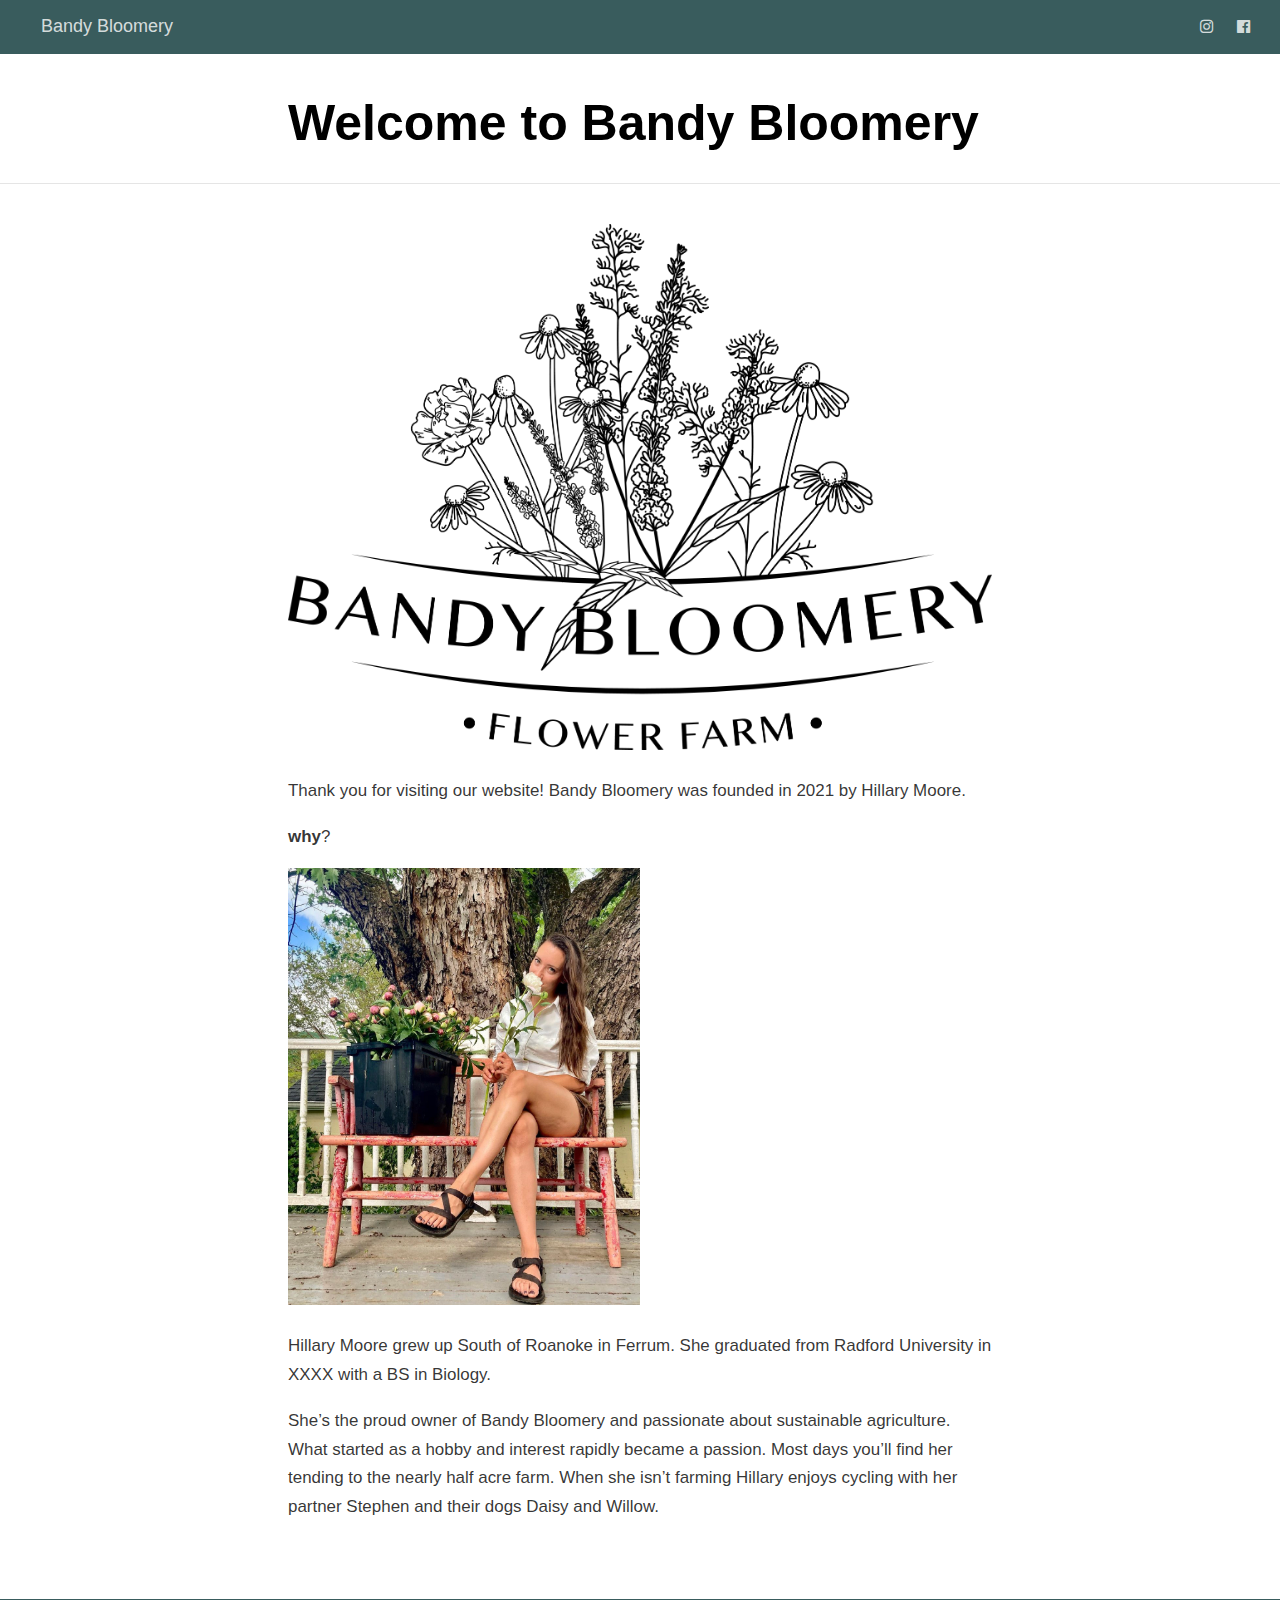
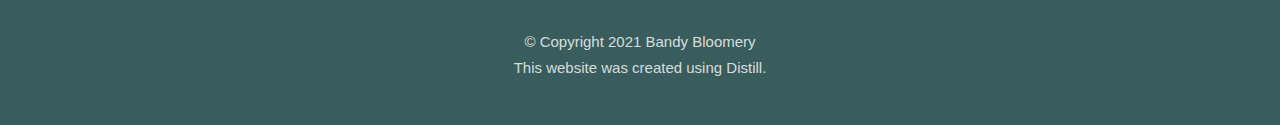
==== docs/index.html @ 44e53241 "Original Commit" ====
<!DOCTYPE html>

<html xmlns="http://www.w3.org/1999/xhtml" lang="" xml:lang="">

<head>
  <meta charset="utf-8"/>
  <meta name="viewport" content="width=device-width, initial-scale=1"/>
  <meta http-equiv="X-UA-Compatible" content="IE=Edge,chrome=1"/>
  <meta name="generator" content="distill" />

  <style type="text/css">
  /* Hide doc at startup (prevent jankiness while JS renders/transforms) */
  body {
    visibility: hidden;
  }
  </style>

 <!--radix_placeholder_import_source-->
 <!--/radix_placeholder_import_source-->

<style type="text/css">code{white-space: pre;}</style>
<style type="text/css" data-origin="pandoc">
code.sourceCode > span { display: inline-block; line-height: 1.25; }
code.sourceCode > span { color: inherit; text-decoration: inherit; }
code.sourceCode > span:empty { height: 1.2em; }
.sourceCode { overflow: visible; }
code.sourceCode { white-space: pre; position: relative; }
div.sourceCode { margin: 1em 0; }
pre.sourceCode { margin: 0; }
@media screen {
div.sourceCode { overflow: auto; }
}
@media print {
code.sourceCode { white-space: pre-wrap; }
code.sourceCode > span { text-indent: -5em; padding-left: 5em; }
}
pre.numberSource code
  { counter-reset: source-line 0; }
pre.numberSource code > span
  { position: relative; left: -4em; counter-increment: source-line; }
pre.numberSource code > span > a:first-child::before
  { content: counter(source-line);
    position: relative; left: -1em; text-align: right; vertical-align: baseline;
    border: none; display: inline-block;
    -webkit-touch-callout: none; -webkit-user-select: none;
    -khtml-user-select: none; -moz-user-select: none;
    -ms-user-select: none; user-select: none;
    padding: 0 4px; width: 4em;
    color: #aaaaaa;
  }
pre.numberSource { margin-left: 3em; border-left: 1px solid #aaaaaa;  padding-left: 4px; }
div.sourceCode
  {   }
@media screen {
code.sourceCode > span > a:first-child::before { text-decoration: underline; }
}
code span.al { color: #ad0000; } /* Alert */
code span.an { color: #5e5e5e; } /* Annotation */
code span.at { color: #20794d; } /* Attribute */
code span.bn { color: #ad0000; } /* BaseN */
code span.bu { } /* BuiltIn */
code span.cf { color: #007ba5; } /* ControlFlow */
code span.ch { color: #20794d; } /* Char */
code span.cn { color: #8f5902; } /* Constant */
code span.co { color: #5e5e5e; } /* Comment */
code span.cv { color: #5e5e5e; font-style: italic; } /* CommentVar */
code span.do { color: #5e5e5e; font-style: italic; } /* Documentation */
code span.dt { color: #ad0000; } /* DataType */
code span.dv { color: #ad0000; } /* DecVal */
code span.er { color: #ad0000; } /* Error */
code span.ex { } /* Extension */
code span.fl { color: #ad0000; } /* Float */
code span.fu { color: #4758ab; } /* Function */
code span.im { } /* Import */
code span.in { color: #5e5e5e; } /* Information */
code span.kw { color: #007ba5; } /* Keyword */
code span.op { color: #5e5e5e; } /* Operator */
code span.ot { color: #007ba5; } /* Other */
code span.pp { color: #ad0000; } /* Preprocessor */
code span.sc { color: #20794d; } /* SpecialChar */
code span.ss { color: #20794d; } /* SpecialString */
code span.st { color: #20794d; } /* String */
code span.va { color: #111111; } /* Variable */
code span.vs { color: #20794d; } /* VerbatimString */
code span.wa { color: #5e5e5e; font-style: italic; } /* Warning */
</style>

  <!--radix_placeholder_meta_tags-->
  <title>Bandy Bloomery: Welcome to Bandy Bloomery</title>
  
  
  
  
  <!--  https://developers.facebook.com/docs/sharing/webmasters#markup -->
  <meta property="og:title" content="Bandy Bloomery: Welcome to Bandy Bloomery"/>
  <meta property="og:type" content="article"/>
  <meta property="og:locale" content="en_US"/>
  <meta property="og:site_name" content="Bandy Bloomery"/>
  
  <!--  https://dev.twitter.com/cards/types/summary -->
  <meta property="twitter:card" content="summary"/>
  <meta property="twitter:title" content="Bandy Bloomery: Welcome to Bandy Bloomery"/>
  
  <!--/radix_placeholder_meta_tags-->
  <!--radix_placeholder_rmarkdown_metadata-->
  
  <script type="text/json" id="radix-rmarkdown-metadata">
  {"type":"list","attributes":{"names":{"type":"character","attributes":{},"value":["title","site"]}},"value":[{"type":"character","attributes":{},"value":["Welcome to Bandy Bloomery"]},{"type":"character","attributes":{},"value":["distill::distill_website"]}]}
  </script>
  <!--/radix_placeholder_rmarkdown_metadata-->
  <!--radix_placeholder_navigation_in_header-->
  <meta name="distill:offset" content=""/>
  
  <script type="application/javascript">
  
    window.headroom_prevent_pin = false;
  
    window.document.addEventListener("DOMContentLoaded", function (event) {
  
      // initialize headroom for banner
      var header = $('header').get(0);
      var headerHeight = header.offsetHeight;
      var headroom = new Headroom(header, {
        tolerance: 5,
        onPin : function() {
          if (window.headroom_prevent_pin) {
            window.headroom_prevent_pin = false;
            headroom.unpin();
          }
        }
      });
      headroom.init();
      if(window.location.hash)
        headroom.unpin();
      $(header).addClass('headroom--transition');
  
      // offset scroll location for banner on hash change
      // (see: https://github.com/WickyNilliams/headroom.js/issues/38)
      window.addEventListener("hashchange", function(event) {
        window.scrollTo(0, window.pageYOffset - (headerHeight + 25));
      });
  
      // responsive menu
      $('.distill-site-header').each(function(i, val) {
        var topnav = $(this);
        var toggle = topnav.find('.nav-toggle');
        toggle.on('click', function() {
          topnav.toggleClass('responsive');
        });
      });
  
      // nav dropdowns
      $('.nav-dropbtn').click(function(e) {
        $(this).next('.nav-dropdown-content').toggleClass('nav-dropdown-active');
        $(this).parent().siblings('.nav-dropdown')
           .children('.nav-dropdown-content').removeClass('nav-dropdown-active');
      });
      $("body").click(function(e){
        $('.nav-dropdown-content').removeClass('nav-dropdown-active');
      });
      $(".nav-dropdown").click(function(e){
        e.stopPropagation();
      });
    });
  </script>
  
  <style type="text/css">
  
  /* Theme (user-documented overrideables for nav appearance) */
  
  .distill-site-nav {
    color: rgba(255, 255, 255, 0.8);
    background-color: #0F2E3D;
    font-size: 15px;
    font-weight: 300;
  }
  
  .distill-site-nav a {
    color: inherit;
    text-decoration: none;
  }
  
  .distill-site-nav a:hover {
    color: white;
  }
  
  @media print {
    .distill-site-nav {
      display: none;
    }
  }
  
  .distill-site-header {
  
  }
  
  .distill-site-footer {
  
  }
  
  
  /* Site Header */
  
  .distill-site-header {
    width: 100%;
    box-sizing: border-box;
    z-index: 3;
  }
  
  .distill-site-header .nav-left {
    display: inline-block;
    margin-left: 8px;
  }
  
  @media screen and (max-width: 768px) {
    .distill-site-header .nav-left {
      margin-left: 0;
    }
  }
  
  
  .distill-site-header .nav-right {
    float: right;
    margin-right: 8px;
  }
  
  .distill-site-header a,
  .distill-site-header .title {
    display: inline-block;
    text-align: center;
    padding: 14px 10px 14px 10px;
  }
  
  .distill-site-header .title {
    font-size: 18px;
    min-width: 150px;
  }
  
  .distill-site-header .logo {
    padding: 0;
  }
  
  .distill-site-header .logo img {
    display: none;
    max-height: 20px;
    width: auto;
    margin-bottom: -4px;
  }
  
  .distill-site-header .nav-image img {
    max-height: 18px;
    width: auto;
    display: inline-block;
    margin-bottom: -3px;
  }
  
  
  
  @media screen and (min-width: 1000px) {
    .distill-site-header .logo img {
      display: inline-block;
    }
    .distill-site-header .nav-left {
      margin-left: 20px;
    }
    .distill-site-header .nav-right {
      margin-right: 20px;
    }
    .distill-site-header .title {
      padding-left: 12px;
    }
  }
  
  
  .distill-site-header .nav-toggle {
    display: none;
  }
  
  .nav-dropdown {
    display: inline-block;
    position: relative;
  }
  
  .nav-dropdown .nav-dropbtn {
    border: none;
    outline: none;
    color: rgba(255, 255, 255, 0.8);
    padding: 16px 10px;
    background-color: transparent;
    font-family: inherit;
    font-size: inherit;
    font-weight: inherit;
    margin: 0;
    margin-top: 1px;
    z-index: 2;
  }
  
  .nav-dropdown-content {
    display: none;
    position: absolute;
    background-color: white;
    min-width: 200px;
    border: 1px solid rgba(0,0,0,0.15);
    border-radius: 4px;
    box-shadow: 0px 8px 16px 0px rgba(0,0,0,0.1);
    z-index: 1;
    margin-top: 2px;
    white-space: nowrap;
    padding-top: 4px;
    padding-bottom: 4px;
  }
  
  .nav-dropdown-content hr {
    margin-top: 4px;
    margin-bottom: 4px;
    border: none;
    border-bottom: 1px solid rgba(0, 0, 0, 0.1);
  }
  
  .nav-dropdown-active {
    display: block;
  }
  
  .nav-dropdown-content a, .nav-dropdown-content .nav-dropdown-header {
    color: black;
    padding: 6px 24px;
    text-decoration: none;
    display: block;
    text-align: left;
  }
  
  .nav-dropdown-content .nav-dropdown-header {
    display: block;
    padding: 5px 24px;
    padding-bottom: 0;
    text-transform: uppercase;
    font-size: 14px;
    color: #999999;
    white-space: nowrap;
  }
  
  .nav-dropdown:hover .nav-dropbtn {
    color: white;
  }
  
  .nav-dropdown-content a:hover {
    background-color: #ddd;
    color: black;
  }
  
  .nav-right .nav-dropdown-content {
    margin-left: -45%;
    right: 0;
  }
  
  @media screen and (max-width: 768px) {
    .distill-site-header a, .distill-site-header .nav-dropdown  {display: none;}
    .distill-site-header a.nav-toggle {
      float: right;
      display: block;
    }
    .distill-site-header .title {
      margin-left: 0;
    }
    .distill-site-header .nav-right {
      margin-right: 0;
    }
    .distill-site-header {
      overflow: hidden;
    }
    .nav-right .nav-dropdown-content {
      margin-left: 0;
    }
  }
  
  
  @media screen and (max-width: 768px) {
    .distill-site-header.responsive {position: relative; min-height: 500px; }
    .distill-site-header.responsive a.nav-toggle {
      position: absolute;
      right: 0;
      top: 0;
    }
    .distill-site-header.responsive a,
    .distill-site-header.responsive .nav-dropdown {
      display: block;
      text-align: left;
    }
    .distill-site-header.responsive .nav-left,
    .distill-site-header.responsive .nav-right {
      width: 100%;
    }
    .distill-site-header.responsive .nav-dropdown {float: none;}
    .distill-site-header.responsive .nav-dropdown-content {position: relative;}
    .distill-site-header.responsive .nav-dropdown .nav-dropbtn {
      display: block;
      width: 100%;
      text-align: left;
    }
  }
  
  /* Site Footer */
  
  .distill-site-footer {
    width: 100%;
    overflow: hidden;
    box-sizing: border-box;
    z-index: 3;
    margin-top: 30px;
    padding-top: 30px;
    padding-bottom: 30px;
    text-align: center;
  }
  
  /* Headroom */
  
  d-title {
    padding-top: 6rem;
  }
  
  @media print {
    d-title {
      padding-top: 4rem;
    }
  }
  
  .headroom {
    z-index: 1000;
    position: fixed;
    top: 0;
    left: 0;
    right: 0;
  }
  
  .headroom--transition {
    transition: all .4s ease-in-out;
  }
  
  .headroom--unpinned {
    top: -100px;
  }
  
  .headroom--pinned {
    top: 0;
  }
  
  /* adjust viewport for navbar height */
  /* helps vertically center bootstrap (non-distill) content */
  .min-vh-100 {
    min-height: calc(100vh - 100px) !important;
  }
  
  </style>
  
  <script src="site_libs/jquery-1.11.3/jquery.min.js"></script>
  <link href="site_libs/font-awesome-5.1.0/css/all.css" rel="stylesheet"/>
  <link href="site_libs/font-awesome-5.1.0/css/v4-shims.css" rel="stylesheet"/>
  <script src="site_libs/headroom-0.9.4/headroom.min.js"></script>
  <script src="site_libs/autocomplete-0.37.1/autocomplete.min.js"></script>
  <script src="site_libs/fuse-6.4.1/fuse.min.js"></script>
  
  <script type="application/javascript">
  
  function getMeta(metaName) {
    var metas = document.getElementsByTagName('meta');
    for (let i = 0; i < metas.length; i++) {
      if (metas[i].getAttribute('name') === metaName) {
        return metas[i].getAttribute('content');
      }
    }
    return '';
  }
  
  function offsetURL(url) {
    var offset = getMeta('distill:offset');
    return offset ? offset + '/' + url : url;
  }
  
  function createFuseIndex() {
  
    // create fuse index
    var options = {
      keys: [
        { name: 'title', weight: 20 },
        { name: 'categories', weight: 15 },
        { name: 'description', weight: 10 },
        { name: 'contents', weight: 5 },
      ],
      ignoreLocation: true,
      threshold: 0
    };
    var fuse = new window.Fuse([], options);
  
    // fetch the main search.json
    return fetch(offsetURL('search.json'))
      .then(function(response) {
        if (response.status == 200) {
          return response.json().then(function(json) {
            // index main articles
            json.articles.forEach(function(article) {
              fuse.add(article);
            });
            // download collections and index their articles
            return Promise.all(json.collections.map(function(collection) {
              return fetch(offsetURL(collection)).then(function(response) {
                if (response.status === 200) {
                  return response.json().then(function(articles) {
                    articles.forEach(function(article) {
                      fuse.add(article);
                    });
                  })
                } else {
                  return Promise.reject(
                    new Error('Unexpected status from search index request: ' +
                              response.status)
                  );
                }
              });
            })).then(function() {
              return fuse;
            });
          });
  
        } else {
          return Promise.reject(
            new Error('Unexpected status from search index request: ' +
                        response.status)
          );
        }
      });
  }
  
  window.document.addEventListener("DOMContentLoaded", function (event) {
  
    // get search element (bail if we don't have one)
    var searchEl = window.document.getElementById('distill-search');
    if (!searchEl)
      return;
  
    createFuseIndex()
      .then(function(fuse) {
  
        // make search box visible
        searchEl.classList.remove('hidden');
  
        // initialize autocomplete
        var options = {
          autoselect: true,
          hint: false,
          minLength: 2,
        };
        window.autocomplete(searchEl, options, [{
          source: function(query, callback) {
            const searchOptions = {
              isCaseSensitive: false,
              shouldSort: true,
              minMatchCharLength: 2,
              limit: 10,
            };
            var results = fuse.search(query, searchOptions);
            callback(results
              .map(function(result) { return result.item; })
            );
          },
          templates: {
            suggestion: function(suggestion) {
              var img = suggestion.preview && Object.keys(suggestion.preview).length > 0
                ? `<img src="${offsetURL(suggestion.preview)}"</img>`
                : '';
              var html = `
                <div class="search-item">
                  <h3>${suggestion.title}</h3>
                  <div class="search-item-description">
                    ${suggestion.description || ''}
                  </div>
                  <div class="search-item-preview">
                    ${img}
                  </div>
                </div>
              `;
              return html;
            }
          }
        }]).on('autocomplete:selected', function(event, suggestion) {
          window.location.href = offsetURL(suggestion.path);
        });
        // remove inline display style on autocompleter (we want to
        // manage responsive display via css)
        $('.algolia-autocomplete').css("display", "");
      })
      .catch(function(error) {
        console.log(error);
      });
  
  });
  
  </script>
  
  <style type="text/css">
  
  .nav-search {
    font-size: x-small;
  }
  
  /* Algolioa Autocomplete */
  
  .algolia-autocomplete {
    display: inline-block;
    margin-left: 10px;
    vertical-align: sub;
    background-color: white;
    color: black;
    padding: 6px;
    padding-top: 8px;
    padding-bottom: 0;
    border-radius: 6px;
    border: 1px #0F2E3D solid;
    width: 180px;
  }
  
  
  @media screen and (max-width: 768px) {
    .distill-site-nav .algolia-autocomplete {
      display: none;
      visibility: hidden;
    }
    .distill-site-nav.responsive .algolia-autocomplete {
      display: inline-block;
      visibility: visible;
    }
    .distill-site-nav.responsive .algolia-autocomplete .aa-dropdown-menu {
      margin-left: 0;
      width: 400px;
      max-height: 400px;
    }
  }
  
  .algolia-autocomplete .aa-input, .algolia-autocomplete .aa-hint {
    width: 90%;
    outline: none;
    border: none;
  }
  
  .algolia-autocomplete .aa-hint {
    color: #999;
  }
  .algolia-autocomplete .aa-dropdown-menu {
    width: 550px;
    max-height: 70vh;
    overflow-x: visible;
    overflow-y: scroll;
    padding: 5px;
    margin-top: 3px;
    margin-left: -150px;
    background-color: #fff;
    border-radius: 5px;
    border: 1px solid #999;
    border-top: none;
  }
  
  .algolia-autocomplete .aa-dropdown-menu .aa-suggestion {
    cursor: pointer;
    padding: 5px 4px;
    border-bottom: 1px solid #eee;
  }
  
  .algolia-autocomplete .aa-dropdown-menu .aa-suggestion:last-of-type {
    border-bottom: none;
    margin-bottom: 2px;
  }
  
  .algolia-autocomplete .aa-dropdown-menu .aa-suggestion .search-item {
    overflow: hidden;
    font-size: 0.8em;
    line-height: 1.4em;
  }
  
  .algolia-autocomplete .aa-dropdown-menu .aa-suggestion .search-item h3 {
    font-size: 1rem;
    margin-block-start: 0;
    margin-block-end: 5px;
  }
  
  .algolia-autocomplete .aa-dropdown-menu .aa-suggestion .search-item-description {
    display: inline-block;
    overflow: hidden;
    height: 2.8em;
    width: 80%;
    margin-right: 4%;
  }
  
  .algolia-autocomplete .aa-dropdown-menu .aa-suggestion .search-item-preview {
    display: inline-block;
    width: 15%;
  }
  
  .algolia-autocomplete .aa-dropdown-menu .aa-suggestion .search-item-preview img {
    height: 3em;
    width: auto;
    display: none;
  }
  
  .algolia-autocomplete .aa-dropdown-menu .aa-suggestion .search-item-preview img[src] {
    display: initial;
  }
  
  .algolia-autocomplete .aa-dropdown-menu .aa-suggestion.aa-cursor {
    background-color: #eee;
  }
  .algolia-autocomplete .aa-dropdown-menu .aa-suggestion em {
    font-weight: bold;
    font-style: normal;
  }
  
  </style>
  
  
  <!--/radix_placeholder_navigation_in_header-->
  <!--radix_placeholder_distill-->
  
  <style type="text/css">
  
  body {
    background-color: white;
  }
  
  .pandoc-table {
    width: 100%;
  }
  
  .pandoc-table>caption {
    margin-bottom: 10px;
  }
  
  .pandoc-table th:not([align]) {
    text-align: left;
  }
  
  .pagedtable-footer {
    font-size: 15px;
  }
  
  d-byline .byline {
    grid-template-columns: 2fr 2fr;
  }
  
  d-byline .byline h3 {
    margin-block-start: 1.5em;
  }
  
  d-byline .byline .authors-affiliations h3 {
    margin-block-start: 0.5em;
  }
  
  .authors-affiliations .orcid-id {
    width: 16px;
    height:16px;
    margin-left: 4px;
    margin-right: 4px;
    vertical-align: middle;
    padding-bottom: 2px;
  }
  
  d-title .dt-tags {
    margin-top: 1em;
    grid-column: text;
  }
  
  .dt-tags .dt-tag {
    text-decoration: none;
    display: inline-block;
    color: rgba(0,0,0,0.6);
    padding: 0em 0.4em;
    margin-right: 0.5em;
    margin-bottom: 0.4em;
    font-size: 70%;
    border: 1px solid rgba(0,0,0,0.2);
    border-radius: 3px;
    text-transform: uppercase;
    font-weight: 500;
  }
  
  d-article table.gt_table td,
  d-article table.gt_table th {
    border-bottom: none;
  }
  
  .html-widget {
    margin-bottom: 2.0em;
  }
  
  .l-screen-inset {
    padding-right: 16px;
  }
  
  .l-screen .caption {
    margin-left: 10px;
  }
  
  .shaded {
    background: rgb(247, 247, 247);
    padding-top: 20px;
    padding-bottom: 20px;
    border-top: 1px solid rgba(0, 0, 0, 0.1);
    border-bottom: 1px solid rgba(0, 0, 0, 0.1);
  }
  
  .shaded .html-widget {
    margin-bottom: 0;
    border: 1px solid rgba(0, 0, 0, 0.1);
  }
  
  .shaded .shaded-content {
    background: white;
  }
  
  .text-output {
    margin-top: 0;
    line-height: 1.5em;
  }
  
  .hidden {
    display: none !important;
  }
  
  d-article {
    padding-top: 2.5rem;
    padding-bottom: 30px;
  }
  
  d-appendix {
    padding-top: 30px;
  }
  
  d-article>p>img {
    width: 100%;
  }
  
  d-article h2 {
    margin: 1rem 0 1.5rem 0;
  }
  
  d-article h3 {
    margin-top: 1.5rem;
  }
  
  d-article iframe {
    border: 1px solid rgba(0, 0, 0, 0.1);
    margin-bottom: 2.0em;
    width: 100%;
  }
  
  /* Tweak code blocks */
  
  d-article div.sourceCode code,
  d-article pre code {
    font-family: Consolas, Monaco, 'Andale Mono', 'Ubuntu Mono', monospace;
  }
  
  d-article pre,
  d-article div.sourceCode,
  d-article div.sourceCode pre {
    overflow: auto;
  }
  
  d-article div.sourceCode {
    background-color: white;
  }
  
  d-article div.sourceCode pre {
    padding-left: 10px;
    font-size: 12px;
    border-left: 2px solid rgba(0,0,0,0.1);
  }
  
  d-article pre {
    font-size: 12px;
    color: black;
    background: none;
    margin-top: 0;
    text-align: left;
    white-space: pre;
    word-spacing: normal;
    word-break: normal;
    word-wrap: normal;
    line-height: 1.5;
  
    -moz-tab-size: 4;
    -o-tab-size: 4;
    tab-size: 4;
  
    -webkit-hyphens: none;
    -moz-hyphens: none;
    -ms-hyphens: none;
    hyphens: none;
  }
  
  d-article pre a {
    border-bottom: none;
  }
  
  d-article pre a:hover {
    border-bottom: none;
    text-decoration: underline;
  }
  
  d-article details {
    grid-column: text;
    margin-bottom: 0.8em;
  }
  
  @media(min-width: 768px) {
  
  d-article pre,
  d-article div.sourceCode,
  d-article div.sourceCode pre {
    overflow: visible !important;
  }
  
  d-article div.sourceCode pre {
    padding-left: 18px;
    font-size: 14px;
  }
  
  d-article pre {
    font-size: 14px;
  }
  
  }
  
  figure img.external {
    background: white;
    border: 1px solid rgba(0, 0, 0, 0.1);
    box-shadow: 0 1px 8px rgba(0, 0, 0, 0.1);
    padding: 18px;
    box-sizing: border-box;
  }
  
  /* CSS for d-contents */
  
  .d-contents {
    grid-column: text;
    color: rgba(0,0,0,0.8);
    font-size: 0.9em;
    padding-bottom: 1em;
    margin-bottom: 1em;
    padding-bottom: 0.5em;
    margin-bottom: 1em;
    padding-left: 0.25em;
    justify-self: start;
  }
  
  @media(min-width: 1000px) {
    .d-contents.d-contents-float {
      height: 0;
      grid-column-start: 1;
      grid-column-end: 4;
      justify-self: center;
      padding-right: 3em;
      padding-left: 2em;
    }
  }
  
  .d-contents nav h3 {
    font-size: 18px;
    margin-top: 0;
    margin-bottom: 1em;
  }
  
  .d-contents li {
    list-style-type: none
  }
  
  .d-contents nav > ul {
    padding-left: 0;
  }
  
  .d-contents ul {
    padding-left: 1em
  }
  
  .d-contents nav ul li {
    margin-top: 0.6em;
    margin-bottom: 0.2em;
  }
  
  .d-contents nav a {
    font-size: 13px;
    border-bottom: none;
    text-decoration: none
    color: rgba(0, 0, 0, 0.8);
  }
  
  .d-contents nav a:hover {
    text-decoration: underline solid rgba(0, 0, 0, 0.6)
  }
  
  .d-contents nav > ul > li > a {
    font-weight: 600;
  }
  
  .d-contents nav > ul > li > ul {
    font-weight: inherit;
  }
  
  .d-contents nav > ul > li > ul > li {
    margin-top: 0.2em;
  }
  
  
  .d-contents nav ul {
    margin-top: 0;
    margin-bottom: 0.25em;
  }
  
  .d-article-with-toc h2:nth-child(2) {
    margin-top: 0;
  }
  
  
  /* Figure */
  
  .figure {
    position: relative;
    margin-bottom: 2.5em;
    margin-top: 1.5em;
  }
  
  .figure img {
    width: 100%;
  }
  
  .figure .caption {
    color: rgba(0, 0, 0, 0.6);
    font-size: 12px;
    line-height: 1.5em;
  }
  
  .figure img.external {
    background: white;
    border: 1px solid rgba(0, 0, 0, 0.1);
    box-shadow: 0 1px 8px rgba(0, 0, 0, 0.1);
    padding: 18px;
    box-sizing: border-box;
  }
  
  .figure .caption a {
    color: rgba(0, 0, 0, 0.6);
  }
  
  .figure .caption b,
  .figure .caption strong, {
    font-weight: 600;
    color: rgba(0, 0, 0, 1.0);
  }
  
  /* Citations */
  
  d-article .citation {
    color: inherit;
    cursor: inherit;
  }
  
  div.hanging-indent{
    margin-left: 1em; text-indent: -1em;
  }
  
  /* Citation hover box */
  
  .tippy-box[data-theme~=light-border] {
    background-color: rgba(250, 250, 250, 0.95);
  }
  
  .tippy-content > p {
    margin-bottom: 0;
    padding: 2px;
  }
  
  
  /* Tweak 1000px media break to show more text */
  
  @media(min-width: 1000px) {
    .base-grid,
    distill-header,
    d-title,
    d-abstract,
    d-article,
    d-appendix,
    distill-appendix,
    d-byline,
    d-footnote-list,
    d-citation-list,
    distill-footer {
      grid-template-columns: [screen-start] 1fr [page-start kicker-start] 80px [middle-start] 50px [text-start kicker-end] 65px 65px 65px 65px 65px 65px 65px 65px [text-end gutter-start] 65px [middle-end] 65px [page-end gutter-end] 1fr [screen-end];
      grid-column-gap: 16px;
    }
  
    .grid {
      grid-column-gap: 16px;
    }
  
    d-article {
      font-size: 1.06rem;
      line-height: 1.7em;
    }
    figure .caption, .figure .caption, figure figcaption {
      font-size: 13px;
    }
  }
  
  @media(min-width: 1180px) {
    .base-grid,
    distill-header,
    d-title,
    d-abstract,
    d-article,
    d-appendix,
    distill-appendix,
    d-byline,
    d-footnote-list,
    d-citation-list,
    distill-footer {
      grid-template-columns: [screen-start] 1fr [page-start kicker-start] 60px [middle-start] 60px [text-start kicker-end] 60px 60px 60px 60px 60px 60px 60px 60px [text-end gutter-start] 60px [middle-end] 60px [page-end gutter-end] 1fr [screen-end];
      grid-column-gap: 32px;
    }
  
    .grid {
      grid-column-gap: 32px;
    }
  }
  
  
  /* Get the citation styles for the appendix (not auto-injected on render since
     we do our own rendering of the citation appendix) */
  
  d-appendix .citation-appendix,
  .d-appendix .citation-appendix {
    font-size: 11px;
    line-height: 15px;
    border-left: 1px solid rgba(0, 0, 0, 0.1);
    padding-left: 18px;
    border: 1px solid rgba(0,0,0,0.1);
    background: rgba(0, 0, 0, 0.02);
    padding: 10px 18px;
    border-radius: 3px;
    color: rgba(150, 150, 150, 1);
    overflow: hidden;
    margin-top: -12px;
    white-space: pre-wrap;
    word-wrap: break-word;
  }
  
  /* Include appendix styles here so they can be overridden */
  
  d-appendix {
    contain: layout style;
    font-size: 0.8em;
    line-height: 1.7em;
    margin-top: 60px;
    margin-bottom: 0;
    border-top: 1px solid rgba(0, 0, 0, 0.1);
    color: rgba(0,0,0,0.5);
    padding-top: 60px;
    padding-bottom: 48px;
  }
  
  d-appendix h3 {
    grid-column: page-start / text-start;
    font-size: 15px;
    font-weight: 500;
    margin-top: 1em;
    margin-bottom: 0;
    color: rgba(0,0,0,0.65);
  }
  
  d-appendix h3 + * {
    margin-top: 1em;
  }
  
  d-appendix ol {
    padding: 0 0 0 15px;
  }
  
  @media (min-width: 768px) {
    d-appendix ol {
      padding: 0 0 0 30px;
      margin-left: -30px;
    }
  }
  
  d-appendix li {
    margin-bottom: 1em;
  }
  
  d-appendix a {
    color: rgba(0, 0, 0, 0.6);
  }
  
  d-appendix > * {
    grid-column: text;
  }
  
  d-appendix > d-footnote-list,
  d-appendix > d-citation-list,
  d-appendix > distill-appendix {
    grid-column: screen;
  }
  
  /* Include footnote styles here so they can be overridden */
  
  d-footnote-list {
    contain: layout style;
  }
  
  d-footnote-list > * {
    grid-column: text;
  }
  
  d-footnote-list a.footnote-backlink {
    color: rgba(0,0,0,0.3);
    padding-left: 0.5em;
  }
  
  
  
  /* Anchor.js */
  
  .anchorjs-link {
    /*transition: all .25s linear; */
    text-decoration: none;
    border-bottom: none;
  }
  *:hover > .anchorjs-link {
    margin-left: -1.125em !important;
    text-decoration: none;
    border-bottom: none;
  }
  
  /* Social footer */
  
  .social_footer {
    margin-top: 30px;
    margin-bottom: 0;
    color: rgba(0,0,0,0.67);
  }
  
  .disqus-comments {
    margin-right: 30px;
  }
  
  .disqus-comment-count {
    border-bottom: 1px solid rgba(0, 0, 0, 0.4);
    cursor: pointer;
  }
  
  #disqus_thread {
    margin-top: 30px;
  }
  
  .article-sharing a {
    border-bottom: none;
    margin-right: 8px;
  }
  
  .article-sharing a:hover {
    border-bottom: none;
  }
  
  .sidebar-section.subscribe {
    font-size: 12px;
    line-height: 1.6em;
  }
  
  .subscribe p {
    margin-bottom: 0.5em;
  }
  
  
  .article-footer .subscribe {
    font-size: 15px;
    margin-top: 45px;
  }
  
  
  .sidebar-section.custom {
    font-size: 12px;
    line-height: 1.6em;
  }
  
  .custom p {
    margin-bottom: 0.5em;
  }
  
  /* Styles for listing layout (hide title) */
  .layout-listing d-title, .layout-listing .d-title {
    display: none;
  }
  
  /* Styles for posts lists (not auto-injected) */
  
  
  .posts-with-sidebar {
    padding-left: 45px;
    padding-right: 45px;
  }
  
  .posts-list .description h2,
  .posts-list .description p {
    font-family: -apple-system, BlinkMacSystemFont, "Segoe UI", Roboto, Oxygen, Ubuntu, Cantarell, "Fira Sans", "Droid Sans", "Helvetica Neue", Arial, sans-serif;
  }
  
  .posts-list .description h2 {
    font-weight: 700;
    border-bottom: none;
    padding-bottom: 0;
  }
  
  .posts-list h2.post-tag {
    border-bottom: 1px solid rgba(0, 0, 0, 0.2);
    padding-bottom: 12px;
  }
  .posts-list {
    margin-top: 60px;
    margin-bottom: 24px;
  }
  
  .posts-list .post-preview {
    text-decoration: none;
    overflow: hidden;
    display: block;
    border-bottom: 1px solid rgba(0, 0, 0, 0.1);
    padding: 24px 0;
  }
  
  .post-preview-last {
    border-bottom: none !important;
  }
  
  .posts-list .posts-list-caption {
    grid-column: screen;
    font-weight: 400;
  }
  
  .posts-list .post-preview h2 {
    margin: 0 0 6px 0;
    line-height: 1.2em;
    font-style: normal;
    font-size: 24px;
  }
  
  .posts-list .post-preview p {
    margin: 0 0 12px 0;
    line-height: 1.4em;
    font-size: 16px;
  }
  
  .posts-list .post-preview .thumbnail {
    box-sizing: border-box;
    margin-bottom: 24px;
    position: relative;
    max-width: 500px;
  }
  .posts-list .post-preview img {
    width: 100%;
    display: block;
  }
  
  .posts-list .metadata {
    font-size: 12px;
    line-height: 1.4em;
    margin-bottom: 18px;
  }
  
  .posts-list .metadata > * {
    display: inline-block;
  }
  
  .posts-list .metadata .publishedDate {
    margin-right: 2em;
  }
  
  .posts-list .metadata .dt-authors {
    display: block;
    margin-top: 0.3em;
    margin-right: 2em;
  }
  
  .posts-list .dt-tags {
    display: block;
    line-height: 1em;
  }
  
  .posts-list .dt-tags .dt-tag {
    display: inline-block;
    color: rgba(0,0,0,0.6);
    padding: 0.3em 0.4em;
    margin-right: 0.2em;
    margin-bottom: 0.4em;
    font-size: 60%;
    border: 1px solid rgba(0,0,0,0.2);
    border-radius: 3px;
    text-transform: uppercase;
    font-weight: 500;
  }
  
  .posts-list img {
    opacity: 1;
  }
  
  .posts-list img[data-src] {
    opacity: 0;
  }
  
  .posts-more {
    clear: both;
  }
  
  
  .posts-sidebar {
    font-size: 16px;
  }
  
  .posts-sidebar h3 {
    font-size: 16px;
    margin-top: 0;
    margin-bottom: 0.5em;
    font-weight: 400;
    text-transform: uppercase;
  }
  
  .sidebar-section {
    margin-bottom: 30px;
  }
  
  .categories ul {
    list-style-type: none;
    margin: 0;
    padding: 0;
  }
  
  .categories li {
    color: rgba(0, 0, 0, 0.8);
    margin-bottom: 0;
  }
  
  .categories li>a {
    border-bottom: none;
  }
  
  .categories li>a:hover {
    border-bottom: 1px solid rgba(0, 0, 0, 0.4);
  }
  
  .categories .active {
    font-weight: 600;
  }
  
  .categories .category-count {
    color: rgba(0, 0, 0, 0.4);
  }
  
  
  @media(min-width: 768px) {
    .posts-list .post-preview h2 {
      font-size: 26px;
    }
    .posts-list .post-preview .thumbnail {
      float: right;
      width: 30%;
      margin-bottom: 0;
    }
    .posts-list .post-preview .description {
      float: left;
      width: 45%;
    }
    .posts-list .post-preview .metadata {
      float: left;
      width: 20%;
      margin-top: 8px;
    }
    .posts-list .post-preview p {
      margin: 0 0 12px 0;
      line-height: 1.5em;
      font-size: 16px;
    }
    .posts-with-sidebar .posts-list {
      float: left;
      width: 75%;
    }
    .posts-with-sidebar .posts-sidebar {
      float: right;
      width: 20%;
      margin-top: 60px;
      padding-top: 24px;
      padding-bottom: 24px;
    }
  }
  
  
  /* Improve display for browsers without grid (IE/Edge <= 15) */
  
  .downlevel {
    line-height: 1.6em;
    font-family: -apple-system, BlinkMacSystemFont, "Segoe UI", Roboto, Oxygen, Ubuntu, Cantarell, "Fira Sans", "Droid Sans", "Helvetica Neue", Arial, sans-serif;
    margin: 0;
  }
  
  .downlevel .d-title {
    padding-top: 6rem;
    padding-bottom: 1.5rem;
  }
  
  .downlevel .d-title h1 {
    font-size: 50px;
    font-weight: 700;
    line-height: 1.1em;
    margin: 0 0 0.5rem;
  }
  
  .downlevel .d-title p {
    font-weight: 300;
    font-size: 1.2rem;
    line-height: 1.55em;
    margin-top: 0;
  }
  
  .downlevel .d-byline {
    padding-top: 0.8em;
    padding-bottom: 0.8em;
    font-size: 0.8rem;
    line-height: 1.8em;
  }
  
  .downlevel .section-separator {
    border: none;
    border-top: 1px solid rgba(0, 0, 0, 0.1);
  }
  
  .downlevel .d-article {
    font-size: 1.06rem;
    line-height: 1.7em;
    padding-top: 1rem;
    padding-bottom: 2rem;
  }
  
  
  .downlevel .d-appendix {
    padding-left: 0;
    padding-right: 0;
    max-width: none;
    font-size: 0.8em;
    line-height: 1.7em;
    margin-bottom: 0;
    color: rgba(0,0,0,0.5);
    padding-top: 40px;
    padding-bottom: 48px;
  }
  
  .downlevel .footnotes ol {
    padding-left: 13px;
  }
  
  .downlevel .base-grid,
  .downlevel .distill-header,
  .downlevel .d-title,
  .downlevel .d-abstract,
  .downlevel .d-article,
  .downlevel .d-appendix,
  .downlevel .distill-appendix,
  .downlevel .d-byline,
  .downlevel .d-footnote-list,
  .downlevel .d-citation-list,
  .downlevel .distill-footer,
  .downlevel .appendix-bottom,
  .downlevel .posts-container {
    padding-left: 40px;
    padding-right: 40px;
  }
  
  @media(min-width: 768px) {
    .downlevel .base-grid,
    .downlevel .distill-header,
    .downlevel .d-title,
    .downlevel .d-abstract,
    .downlevel .d-article,
    .downlevel .d-appendix,
    .downlevel .distill-appendix,
    .downlevel .d-byline,
    .downlevel .d-footnote-list,
    .downlevel .d-citation-list,
    .downlevel .distill-footer,
    .downlevel .appendix-bottom,
    .downlevel .posts-container {
    padding-left: 150px;
    padding-right: 150px;
    max-width: 900px;
  }
  }
  
  .downlevel pre code {
    display: block;
    border-left: 2px solid rgba(0, 0, 0, .1);
    padding: 0 0 0 20px;
    font-size: 14px;
  }
  
  .downlevel code, .downlevel pre {
    color: black;
    background: none;
    font-family: Consolas, Monaco, 'Andale Mono', 'Ubuntu Mono', monospace;
    text-align: left;
    white-space: pre;
    word-spacing: normal;
    word-break: normal;
    word-wrap: normal;
    line-height: 1.5;
  
    -moz-tab-size: 4;
    -o-tab-size: 4;
    tab-size: 4;
  
    -webkit-hyphens: none;
    -moz-hyphens: none;
    -ms-hyphens: none;
    hyphens: none;
  }
  
  .downlevel .posts-list .post-preview {
    color: inherit;
  }
  
  
  
  </style>
  
  <script type="application/javascript">
  
  function is_downlevel_browser() {
    if (bowser.isUnsupportedBrowser({ msie: "12", msedge: "16"},
                                   window.navigator.userAgent)) {
      return true;
    } else {
      return window.load_distill_framework === undefined;
    }
  }
  
  // show body when load is complete
  function on_load_complete() {
  
    // add anchors
    if (window.anchors) {
      window.anchors.options.placement = 'left';
      window.anchors.add('d-article > h2, d-article > h3, d-article > h4, d-article > h5');
    }
  
  
    // set body to visible
    document.body.style.visibility = 'visible';
  
    // force redraw for leaflet widgets
    if (window.HTMLWidgets) {
      var maps = window.HTMLWidgets.findAll(".leaflet");
      $.each(maps, function(i, el) {
        var map = this.getMap();
        map.invalidateSize();
        map.eachLayer(function(layer) {
          if (layer instanceof L.TileLayer)
            layer.redraw();
        });
      });
    }
  
    // trigger 'shown' so htmlwidgets resize
    $('d-article').trigger('shown');
  }
  
  function init_distill() {
  
    init_common();
  
    // create front matter
    var front_matter = $('<d-front-matter></d-front-matter>');
    $('#distill-front-matter').wrap(front_matter);
  
    // create d-title
    $('.d-title').changeElementType('d-title');
  
    // create d-byline
    var byline = $('<d-byline></d-byline>');
    $('.d-byline').replaceWith(byline);
  
    // create d-article
    var article = $('<d-article></d-article>');
    $('.d-article').wrap(article).children().unwrap();
  
    // move posts container into article
    $('.posts-container').appendTo($('d-article'));
  
    // create d-appendix
    $('.d-appendix').changeElementType('d-appendix');
  
    // flag indicating that we have appendix items
    var appendix = $('.appendix-bottom').children('h3').length > 0;
  
    // replace footnotes with <d-footnote>
    $('.footnote-ref').each(function(i, val) {
      appendix = true;
      var href = $(this).attr('href');
      var id = href.replace('#', '');
      var fn = $('#' + id);
      var fn_p = $('#' + id + '>p');
      fn_p.find('.footnote-back').remove();
      var text = fn_p.html();
      var dtfn = $('<d-footnote></d-footnote>');
      dtfn.html(text);
      $(this).replaceWith(dtfn);
    });
    // remove footnotes
    $('.footnotes').remove();
  
    // move refs into #references-listing
    $('#references-listing').replaceWith($('#refs'));
  
    $('h1.appendix, h2.appendix').each(function(i, val) {
      $(this).changeElementType('h3');
    });
    $('h3.appendix').each(function(i, val) {
      var id = $(this).attr('id');
      $('.d-contents a[href="#' + id + '"]').parent().remove();
      appendix = true;
      $(this).nextUntil($('h1, h2, h3')).addBack().appendTo($('d-appendix'));
    });
  
    // show d-appendix if we have appendix content
    $("d-appendix").css('display', appendix ? 'grid' : 'none');
  
    // localize layout chunks to just output
    $('.layout-chunk').each(function(i, val) {
  
      // capture layout
      var layout = $(this).attr('data-layout');
  
      // apply layout to markdown level block elements
      var elements = $(this).children().not('details, div.sourceCode, pre, script');
      elements.each(function(i, el) {
        var layout_div = $('<div class="' + layout + '"></div>');
        if (layout_div.hasClass('shaded')) {
          var shaded_content = $('<div class="shaded-content"></div>');
          $(this).wrap(shaded_content);
          $(this).parent().wrap(layout_div);
        } else {
          $(this).wrap(layout_div);
        }
      });
  
  
      // unwrap the layout-chunk div
      $(this).children().unwrap();
    });
  
    // remove code block used to force  highlighting css
    $('.distill-force-highlighting-css').parent().remove();
  
    // remove empty line numbers inserted by pandoc when using a
    // custom syntax highlighting theme
    $('code.sourceCode a:empty').remove();
  
    // load distill framework
    load_distill_framework();
  
    // wait for window.distillRunlevel == 4 to do post processing
    function distill_post_process() {
  
      if (!window.distillRunlevel || window.distillRunlevel < 4)
        return;
  
      // hide author/affiliations entirely if we have no authors
      var front_matter = JSON.parse($("#distill-front-matter").html());
      var have_authors = front_matter.authors && front_matter.authors.length > 0;
      if (!have_authors)
        $('d-byline').addClass('hidden');
  
      // article with toc class
      $('.d-contents').parent().addClass('d-article-with-toc');
  
      // strip links that point to #
      $('.authors-affiliations').find('a[href="#"]').removeAttr('href');
  
      // add orcid ids
      $('.authors-affiliations').find('.author').each(function(i, el) {
        var orcid_id = front_matter.authors[i].orcidID;
        if (orcid_id) {
          var a = $('<a></a>');
          a.attr('href', 'https://orcid.org/' + orcid_id);
          var img = $('<img></img>');
          img.addClass('orcid-id');
          img.attr('alt', 'ORCID ID');
          img.attr('src','[data-uri]');
          a.append(img);
          $(this).append(a);
        }
      });
  
      // hide elements of author/affiliations grid that have no value
      function hide_byline_column(caption) {
        $('d-byline').find('h3:contains("' + caption + '")').parent().css('visibility', 'hidden');
      }
  
      // affiliations
      var have_affiliations = false;
      for (var i = 0; i<front_matter.authors.length; ++i) {
        var author = front_matter.authors[i];
        if (author.affiliation !== "&nbsp;") {
          have_affiliations = true;
          break;
        }
      }
      if (!have_affiliations)
        $('d-byline').find('h3:contains("Affiliations")').css('visibility', 'hidden');
  
      // published date
      if (!front_matter.publishedDate)
        hide_byline_column("Published");
  
      // document object identifier
      var doi = $('d-byline').find('h3:contains("DOI")');
      var doi_p = doi.next().empty();
      if (!front_matter.doi) {
        // if we have a citation and valid citationText then link to that
        if ($('#citation').length > 0 && front_matter.citationText) {
          doi.html('Citation');
          $('<a href="#citation"></a>')
            .text(front_matter.citationText)
            .appendTo(doi_p);
        } else {
          hide_byline_column("DOI");
        }
      } else {
        $('<a></a>')
           .attr('href', "https://doi.org/" + front_matter.doi)
           .html(front_matter.doi)
           .appendTo(doi_p);
      }
  
       // change plural form of authors/affiliations
      if (front_matter.authors.length === 1) {
        var grid = $('.authors-affiliations');
        grid.children('h3:contains("Authors")').text('Author');
        grid.children('h3:contains("Affiliations")').text('Affiliation');
      }
  
      // remove d-appendix and d-footnote-list local styles
      $('d-appendix > style:first-child').remove();
      $('d-footnote-list > style:first-child').remove();
  
      // move appendix-bottom entries to the bottom
      $('.appendix-bottom').appendTo('d-appendix').children().unwrap();
      $('.appendix-bottom').remove();
  
      // hoverable references
      $('span.citation[data-cites]').each(function() {
        var refHtml = $('#ref-' + $(this).attr('data-cites')).html();
        window.tippy(this, {
          allowHTML: true,
          content: refHtml,
          maxWidth: 500,
          interactive: true,
          interactiveBorder: 10,
          theme: 'light-border',
          placement: 'bottom-start'
        });
      });
  
      // clear polling timer
      clearInterval(tid);
  
      // show body now that everything is ready
      on_load_complete();
    }
  
    var tid = setInterval(distill_post_process, 50);
    distill_post_process();
  
  }
  
  function init_downlevel() {
  
    init_common();
  
     // insert hr after d-title
    $('.d-title').after($('<hr class="section-separator"/>'));
  
    // check if we have authors
    var front_matter = JSON.parse($("#distill-front-matter").html());
    var have_authors = front_matter.authors && front_matter.authors.length > 0;
  
    // manage byline/border
    if (!have_authors)
      $('.d-byline').remove();
    $('.d-byline').after($('<hr class="section-separator"/>'));
    $('.d-byline a').remove();
  
    // remove toc
    $('.d-contents').remove();
  
    // move appendix elements
    $('h1.appendix, h2.appendix').each(function(i, val) {
      $(this).changeElementType('h3');
    });
    $('h3.appendix').each(function(i, val) {
      $(this).nextUntil($('h1, h2, h3')).addBack().appendTo($('.d-appendix'));
    });
  
  
    // inject headers into references and footnotes
    var refs_header = $('<h3></h3>');
    refs_header.text('References');
    $('#refs').prepend(refs_header);
  
    var footnotes_header = $('<h3></h3');
    footnotes_header.text('Footnotes');
    $('.footnotes').children('hr').first().replaceWith(footnotes_header);
  
    // move appendix-bottom entries to the bottom
    $('.appendix-bottom').appendTo('.d-appendix').children().unwrap();
    $('.appendix-bottom').remove();
  
    // remove appendix if it's empty
    if ($('.d-appendix').children().length === 0)
      $('.d-appendix').remove();
  
    // prepend separator above appendix
    $('.d-appendix').before($('<hr class="section-separator" style="clear: both"/>'));
  
    // trim code
    $('pre>code').each(function(i, val) {
      $(this).html($.trim($(this).html()));
    });
  
    // move posts-container right before article
    $('.posts-container').insertBefore($('.d-article'));
  
    $('body').addClass('downlevel');
  
    on_load_complete();
  }
  
  
  function init_common() {
  
    // jquery plugin to change element types
    (function($) {
      $.fn.changeElementType = function(newType) {
        var attrs = {};
  
        $.each(this[0].attributes, function(idx, attr) {
          attrs[attr.nodeName] = attr.nodeValue;
        });
  
        this.replaceWith(function() {
          return $("<" + newType + "/>", attrs).append($(this).contents());
        });
      };
    })(jQuery);
  
    // prevent underline for linked images
    $('a > img').parent().css({'border-bottom' : 'none'});
  
    // mark non-body figures created by knitr chunks as 100% width
    $('.layout-chunk').each(function(i, val) {
      var figures = $(this).find('img, .html-widget');
      if ($(this).attr('data-layout') !== "l-body") {
        figures.css('width', '100%');
      } else {
        figures.css('max-width', '100%');
        figures.filter("[width]").each(function(i, val) {
          var fig = $(this);
          fig.css('width', fig.attr('width') + 'px');
        });
  
      }
    });
  
    // auto-append index.html to post-preview links in file: protocol
    // and in rstudio ide preview
    $('.post-preview').each(function(i, val) {
      if (window.location.protocol === "file:")
        $(this).attr('href', $(this).attr('href') + "index.html");
    });
  
    // get rid of index.html references in header
    if (window.location.protocol !== "file:") {
      $('.distill-site-header a[href]').each(function(i,val) {
        $(this).attr('href', $(this).attr('href').replace("index.html", "./"));
      });
    }
  
    // add class to pandoc style tables
    $('tr.header').parent('thead').parent('table').addClass('pandoc-table');
    $('.kable-table').children('table').addClass('pandoc-table');
  
    // add figcaption style to table captions
    $('caption').parent('table').addClass("figcaption");
  
    // initialize posts list
    if (window.init_posts_list)
      window.init_posts_list();
  
    // implmement disqus comment link
    $('.disqus-comment-count').click(function() {
      window.headroom_prevent_pin = true;
      $('#disqus_thread').toggleClass('hidden');
      if (!$('#disqus_thread').hasClass('hidden')) {
        var offset = $(this).offset();
        $(window).resize();
        $('html, body').animate({
          scrollTop: offset.top - 35
        });
      }
    });
  }
  
  document.addEventListener('DOMContentLoaded', function() {
    if (is_downlevel_browser())
      init_downlevel();
    else
      window.addEventListener('WebComponentsReady', init_distill);
  });
  
  </script>
  
  <style type="text/css">
  /* base variables */
  
  /* Edit the CSS properties in this file to create a custom
     Distill theme. Only edit values in the right column
     for each row; values shown are the CSS defaults.
     To return any property to the default,
     you may set its value to: unset
     All rows must end with a semi-colon.                      */
  
  /* Optional: embed custom fonts here with `@import`          */
  /* This must remain at the top of this file.                 */
  
  
  
  html {
    /*-- Main font sizes --*/
    --title-size:      50px;
    --body-size:       1.06rem;
    --code-size:       14px;
    --aside-size:      12px;
    --fig-cap-size:    13px;
    /*-- Main font colors --*/
    --title-color:     #000000;
    --header-color:    rgba(0, 0, 0, 0.8);
    --body-color:      rgba(0, 0, 0, 0.8);
    --aside-color:     rgba(0, 0, 0, 0.6);
    --fig-cap-color:   rgba(0, 0, 0, 0.6);
    /*-- Specify custom fonts ~~~ must be imported above   --*/
    --heading-font:    sans-serif;
    --mono-font:       monospace;
    --body-font:       sans-serif;
    --navbar-font:     sans-serif;  /* websites + blogs only */
  }
  
  /*-- ARTICLE METADATA --*/
  d-byline {
    --heading-size:    0.6rem;
    --heading-color:   rgba(0, 0, 0, 0.5);
    --body-size:       0.8rem;
    --body-color:      rgba(0, 0, 0, 0.8);
  }
  
  /*-- ARTICLE TABLE OF CONTENTS --*/
  .d-contents {
    --heading-size:    18px;
    --contents-size:   13px;
  }
  
  /*-- ARTICLE APPENDIX --*/
  d-appendix {
    --heading-size:    15px;
    --heading-color:   rgba(0, 0, 0, 0.65);
    --text-size:       0.8em;
    --text-color:      rgba(0, 0, 0, 0.5);
  }
  
  /*-- WEBSITE HEADER + FOOTER --*/
  /* These properties only apply to Distill sites and blogs  */
  
  .distill-site-header {
    --title-size:       18px;
    --text-color:       rgba(255, 255, 255, 0.8);
    --text-size:        15px;
    --hover-color:      white;
    --bkgd-color:       #0F2E3D;
  }
  
  .distill-site-footer {
    --text-color:       rgba(255, 255, 255, 0.8);
    --text-size:        15px;
    --hover-color:      white;
    --bkgd-color:       #0F2E3D;
  }
  
  /*-- Additional custom styles --*/
  /* Add any additional CSS rules below                      */
  </style>
  <style type="text/css">
  /* base variables */
  
  /* Edit the CSS properties in this file to create a custom
     Distill theme. Only edit values in the right column
     for each row; values shown are the CSS defaults.
     To return any property to the default,
     you may set its value to: unset
     All rows must end with a semi-colon.                      */
  
  /* Optional: embed custom fonts here with `@import`          */
  /* This must remain at the top of this file.                 */
  
  
  
  html {
    /*-- Main font sizes --*/
    --title-size:      50px;
    --body-size:       1.06rem;
    --code-size:       14px;
    --aside-size:      12px;
    --fig-cap-size:    13px;
    /*-- Main font colors --*/
    --title-color:     #000000;
    --header-color:    rgba(0, 0, 0, 0.8);
    --body-color:      rgba(0, 0, 0, 0.8);
    --aside-color:     rgba(0, 0, 0, 0.6);
    --fig-cap-color:   rgba(0, 0, 0, 0.6);
    /*-- Specify custom fonts ~~~ must be imported above   --*/
    --heading-font:    sans-serif;
    --mono-font:       monospace;
    --body-font:       sans-serif;
    --navbar-font:     sans-serif;  /* websites + blogs only */
  }
  
  /*-- ARTICLE METADATA --*/
  d-byline {
    --heading-size:    0.6rem;
    --heading-color:   rgba(0, 0, 0, 0.5);
    --body-size:       0.8rem;
    --body-color:      rgba(0, 0, 0, 0.8);
  }
  
  /*-- ARTICLE TABLE OF CONTENTS --*/
  .d-contents {
    --heading-size:    18px;
    --contents-size:   13px;
  }
  
  /*-- ARTICLE APPENDIX --*/
  d-appendix {
    --heading-size:    15px;
    --heading-color:   rgba(0, 0, 0, 0.65);
    --text-size:       0.8em;
    --text-color:      rgba(0, 0, 0, 0.5);
  }
  
  /*-- WEBSITE HEADER + FOOTER --*/
  /* These properties only apply to Distill sites and blogs  */
  
  .distill-site-header {
    --title-size:       18px;
    --text-color:       rgba(255, 255, 255, 0.8);
    --text-size:        15px;
    --hover-color:      white;
    --bkgd-color:       #395C5D;
  }
  
  .distill-site-footer {
    --text-color:       rgba(255, 255, 255, 0.8);
    --text-size:        15px;
    --hover-color:      white;
    --bkgd-color:       #395C5D;
  }
  
  /*-- Additional custom styles --*/
  /* Add any additional CSS rules below                      */
  </style>
  <style type="text/css">
  /* base style */
  
  /* FONT FAMILIES */
  
  :root {
    --heading-default: -apple-system, BlinkMacSystemFont, "Segoe UI", Roboto, Oxygen, Ubuntu, Cantarell, "Fira Sans", "Droid Sans", "Helvetica Neue", Arial, sans-serif;
    --mono-default: Consolas, Monaco, 'Andale Mono', 'Ubuntu Mono', monospace;
    --body-default: -apple-system, BlinkMacSystemFont, "Segoe UI", Roboto, Oxygen, Ubuntu, Cantarell, "Fira Sans", "Droid Sans", "Helvetica Neue", Arial, sans-serif;
  }
  
  body,
  .posts-list .post-preview p,
  .posts-list .description p {
    font-family: var(--body-font), var(--body-default);
  }
  
  h1, h2, h3, h4, h5, h6,
  .posts-list .post-preview h2,
  .posts-list .description h2 {
    font-family: var(--heading-font), var(--heading-default);
  }
  
  d-article div.sourceCode code,
  d-article pre code {
    font-family: var(--mono-font), var(--mono-default);
  }
  
  
  /*-- TITLE --*/
  d-title h1,
  .posts-list > h1 {
    color: var(--title-color, black);
  }
  
  d-title h1 {
    font-size: var(--title-size, 50px);
  }
  
  /*-- HEADERS --*/
  d-article h1,
  d-article h2,
  d-article h3,
  d-article h4,
  d-article h5,
  d-article h6 {
    color: var(--header-color, rgba(0, 0, 0, 0.8));
  }
  
  /*-- BODY --*/
  d-article > p,  /* only text inside of <p> tags */
  d-article > ul, /* lists */
  d-article > ol {
    color: var(--body-color, rgba(0, 0, 0, 0.8));
    font-size: var(--body-size, 1.06rem);
  }
  
  
  /*-- CODE --*/
  d-article div.sourceCode code,
  d-article pre code {
    font-size: var(--code-size, 14px);
  }
  
  /*-- ASIDE --*/
  d-article aside {
    font-size: var(--aside-size, 12px);
    color: var(--aside-color, rgba(0, 0, 0, 0.6));
  }
  
  /*-- FIGURE CAPTIONS --*/
  figure .caption,
  figure figcaption,
  .figure .caption {
    font-size: var(--fig-cap-size, 13px);
    color: var(--fig-cap-color, rgba(0, 0, 0, 0.6));
  }
  
  /*-- METADATA --*/
  d-byline h3 {
    font-size: var(--heading-size, 0.6rem);
    color: var(--heading-color, rgba(0, 0, 0, 0.5));
  }
  
  d-byline {
    font-size: var(--body-size, 0.8rem);
    color: var(--body-color, rgba(0, 0, 0, 0.8));
  }
  
  d-byline a,
  d-article d-byline a {
    color: var(--body-color, rgba(0, 0, 0, 0.8));
  }
  
  /*-- TABLE OF CONTENTS --*/
  .d-contents nav h3 {
    font-size: var(--heading-size, 18px);
  }
  
  .d-contents nav a {
    font-size: var(--contents-size, 13px);
  }
  
  /*-- APPENDIX --*/
  d-appendix h3 {
    font-size: var(--heading-size, 15px);
    color: var(--heading-color, rgba(0, 0, 0, 0.65));
  }
  
  d-appendix {
    font-size: var(--text-size, 0.8em);
    color: var(--text-color, rgba(0, 0, 0, 0.5));
  }
  
  d-appendix d-footnote-list a.footnote-backlink {
    color: var(--text-color, rgba(0, 0, 0, 0.5));
  }
  
  /*-- WEBSITE HEADER + FOOTER --*/
  .distill-site-header .title {
    font-size: var(--title-size, 18px);
    font-family: var(--navbar-font), var(--heading-default);
  }
  
  .distill-site-header a,
  .nav-dropdown .nav-dropbtn {
    font-family: var(--navbar-font), var(--heading-default);
  }
  
  .nav-dropdown .nav-dropbtn {
    color: var(--text-color, rgba(255, 255, 255, 0.8));
    font-size: var(--text-size, 15px);
  }
  
  .distill-site-header a:hover,
  .nav-dropdown:hover .nav-dropbtn {
    color: var(--hover-color, white);
  }
  
  .distill-site-header {
    font-size: var(--text-size, 15px);
    color: var(--text-color, rgba(255, 255, 255, 0.8));
    background-color: var(--bkgd-color, #0F2E3D);
  }
  
  .distill-site-footer {
    font-size: var(--text-size, 15px);
    color: var(--text-color, rgba(255, 255, 255, 0.8));
    background-color: var(--bkgd-color, #0F2E3D);
  }
  
  .distill-site-footer a:hover {
    color: var(--hover-color, white);
  }</style>
  <!--/radix_placeholder_distill-->
  <script src="site_libs/popper-2.6.0/popper.min.js"></script>
  <link href="site_libs/tippy-6.2.7/tippy.css" rel="stylesheet" />
  <link href="site_libs/tippy-6.2.7/tippy-light-border.css" rel="stylesheet" />
  <script src="site_libs/tippy-6.2.7/tippy.umd.min.js"></script>
  <script src="site_libs/anchor-4.2.2/anchor.min.js"></script>
  <script src="site_libs/bowser-1.9.3/bowser.min.js"></script>
  <script src="site_libs/webcomponents-2.0.0/webcomponents.js"></script>
  <script src="site_libs/distill-2.2.21/template.v2.js"></script>
  <!--radix_placeholder_site_in_header-->
  <!--/radix_placeholder_site_in_header-->


</head>

<body>

<!--radix_placeholder_front_matter-->

<script id="distill-front-matter" type="text/json">
{"title":"Welcome to Bandy Bloomery","authors":[]}
</script>

<!--/radix_placeholder_front_matter-->
<!--radix_placeholder_navigation_before_body-->
<header class="header header--fixed" role="banner">
<nav class="distill-site-nav distill-site-header">
<div class="nav-left">
<a href="index.html" class="title">Bandy Bloomery</a>
</div>
<div class="nav-right">
<a href="https://www.instagram.com/bandybloomery/">
<i class="fab fa-instagram" aria-hidden="true"></i>
</a>
<a href="https://www.facebook.com/BandyBloomery">
<i class="fab fa-facebook" aria-hidden="true"></i>
</a>
<a href="javascript:void(0);" class="nav-toggle">&#9776;</a>
</div>
</nav>
</header>
<!--/radix_placeholder_navigation_before_body-->
<!--radix_placeholder_site_before_body-->
<!--/radix_placeholder_site_before_body-->

<div class="d-title">
<h1>Welcome to Bandy Bloomery</h1>
<!--radix_placeholder_categories-->
<!--/radix_placeholder_categories-->

</div>


<div class="d-article">
<p><img src="assets/BB_logo_black@3x.png" /></p>
<p>Thank you for visiting our website! Bandy Bloomery was founded in 2021 by Hillary Moore.</p>
<p><strong>why</strong>?</p>
<p><img src="assets/hilly_portrait.JPG" style="width:50.0%" /></p>
<p>Hillary Moore grew up South of Roanoke in Ferrum. She graduated from Radford University in XXXX with a BS in Biology.</p>
<p>She’s the proud owner of Bandy Bloomery and passionate about sustainable agriculture. What started as a hobby and interest rapidly became a passion. Most days you’ll find her tending to the nearly half acre farm. When she isn’t farming Hillary enjoys cycling with her partner Stephen and their dogs Daisy and Willow.</p>
<div class="sourceCode" id="cb1"><pre class="sourceCode r distill-force-highlighting-css"><code class="sourceCode r"></code></pre></div>
<!--radix_placeholder_article_footer-->
<!--/radix_placeholder_article_footer-->
</div>

<div class="d-appendix">
</div>


<!--radix_placeholder_site_after_body-->
<!--/radix_placeholder_site_after_body-->
<!--radix_placeholder_appendices-->
<div class="appendix-bottom"></div>
<!--/radix_placeholder_appendices-->
<!--radix_placeholder_navigation_after_body-->
<div class="distill-site-nav distill-site-footer">
<p>© Copyright 2021 Bandy Bloomery<br />
This website was created using <a href="https://rstudio.github.io/distill/website.html">Distill</a>.</p>
</div>
<!--/radix_placeholder_navigation_after_body-->

</body>

</html>
---- docs/site_libs/font-awesome-5.1.0/css/all.css ----
/*!
 * Font Awesome Free 5.1.0 by @fontawesome - https://fontawesome.com
 * License - https://fontawesome.com/license (Icons: CC BY 4.0, Fonts: SIL OFL 1.1, Code: MIT License)
 */
.fa,.fab,.fal,.far,.fas{-moz-osx-font-smoothing:grayscale;-webkit-font-smoothing:antialiased;display:inline-block;font-style:normal;font-variant:normal;text-rendering:auto;line-height:1}.fa-lg{font-size:1.33333em;line-height:.75em;vertical-align:-.0667em}.fa-xs{font-size:.75em}.fa-sm{font-size:.875em}.fa-1x{font-size:1em}.fa-2x{font-size:2em}.fa-3x{font-size:3em}.fa-4x{font-size:4em}.fa-5x{font-size:5em}.fa-6x{font-size:6em}.fa-7x{font-size:7em}.fa-8x{font-size:8em}.fa-9x{font-size:9em}.fa-10x{font-size:10em}.fa-fw{text-align:center;width:1.25em}.fa-ul{list-style-type:none;margin-left:2.5em;padding-left:0}.fa-ul>li{position:relative}.fa-li{left:-2em;position:absolute;text-align:center;width:2em;line-height:inherit}.fa-border{border:.08em solid #eee;border-radius:.1em;padding:.2em .25em .15em}.fa-pull-left{float:left}.fa-pull-right{float:right}.fa.fa-pull-left,.fab.fa-pull-left,.fal.fa-pull-left,.far.fa-pull-left,.fas.fa-pull-left{margin-right:.3em}.fa.fa-pull-right,.fab.fa-pull-right,.fal.fa-pull-right,.far.fa-pull-right,.fas.fa-pull-right{margin-left:.3em}.fa-spin{animation:a 2s infinite linear}.fa-pulse{animation:a 1s infinite steps(8)}@keyframes a{0%{transform:rotate(0deg)}to{transform:rotate(1turn)}}.fa-rotate-90{-ms-filter:"progid:DXImageTransform.Microsoft.BasicImage(rotation=1)";transform:rotate(90deg)}.fa-rotate-180{-ms-filter:"progid:DXImageTransform.Microsoft.BasicImage(rotation=2)";transform:rotate(180deg)}.fa-rotate-270{-ms-filter:"progid:DXImageTransform.Microsoft.BasicImage(rotation=3)";transform:rotate(270deg)}.fa-flip-horizontal{-ms-filter:"progid:DXImageTransform.Microsoft.BasicImage(rotation=0, mirror=1)";transform:scaleX(-1)}.fa-flip-vertical{transform:scaleY(-1)}.fa-flip-horizontal.fa-flip-vertical,.fa-flip-vertical{-ms-filter:"progid:DXImageTransform.Microsoft.BasicImage(rotation=2, mirror=1)"}.fa-flip-horizontal.fa-flip-vertical{transform:scale(-1)}:root .fa-flip-horizontal,:root .fa-flip-vertical,:root .fa-rotate-90,:root .fa-rotate-180,:root .fa-rotate-270{-webkit-filter:none;filter:none}.fa-stack{display:inline-block;height:2em;line-height:2em;position:relative;vertical-align:middle;width:2em}.fa-stack-1x,.fa-stack-2x{left:0;position:absolute;text-align:center;width:100%}.fa-stack-1x{line-height:inherit}.fa-stack-2x{font-size:2em}.fa-inverse{color:#fff}.fa-500px:before{content:"\f26e"}.fa-accessible-icon:before{content:"\f368"}.fa-accusoft:before{content:"\f369"}.fa-address-book:before{content:"\f2b9"}.fa-address-card:before{content:"\f2bb"}.fa-adjust:before{content:"\f042"}.fa-adn:before{content:"\f170"}.fa-adversal:before{content:"\f36a"}.fa-affiliatetheme:before{content:"\f36b"}.fa-algolia:before{content:"\f36c"}.fa-align-center:before{content:"\f037"}.fa-align-justify:before{content:"\f039"}.fa-align-left:before{content:"\f036"}.fa-align-right:before{content:"\f038"}.fa-allergies:before{content:"\f461"}.fa-amazon:before{content:"\f270"}.fa-amazon-pay:before{content:"\f42c"}.fa-ambulance:before{content:"\f0f9"}.fa-american-sign-language-interpreting:before{content:"\f2a3"}.fa-amilia:before{content:"\f36d"}.fa-anchor:before{content:"\f13d"}.fa-android:before{content:"\f17b"}.fa-angellist:before{content:"\f209"}.fa-angle-double-down:before{content:"\f103"}.fa-angle-double-left:before{content:"\f100"}.fa-angle-double-right:before{content:"\f101"}.fa-angle-double-up:before{content:"\f102"}.fa-angle-down:before{content:"\f107"}.fa-angle-left:before{content:"\f104"}.fa-angle-right:before{content:"\f105"}.fa-angle-up:before{content:"\f106"}.fa-angry:before{content:"\f556"}.fa-angrycreative:before{content:"\f36e"}.fa-angular:before{content:"\f420"}.fa-app-store:before{content:"\f36f"}.fa-app-store-ios:before{content:"\f370"}.fa-apper:before{content:"\f371"}.fa-apple:before{content:"\f179"}.fa-apple-pay:before{content:"\f415"}.fa-archive:before{content:"\f187"}.fa-archway:before{content:"\f557"}.fa-arrow-alt-circle-down:before{content:"\f358"}.fa-arrow-alt-circle-left:before{content:"\f359"}.fa-arrow-alt-circle-right:before{content:"\f35a"}.fa-arrow-alt-circle-up:before{content:"\f35b"}.fa-arrow-circle-down:before{content:"\f0ab"}.fa-arrow-circle-left:before{content:"\f0a8"}.fa-arrow-circle-right:before{content:"\f0a9"}.fa-arrow-circle-up:before{content:"\f0aa"}.fa-arrow-down:before{content:"\f063"}.fa-arrow-left:before{content:"\f060"}.fa-arrow-right:before{content:"\f061"}.fa-arrow-up:before{content:"\f062"}.fa-arrows-alt:before{content:"\f0b2"}.fa-arrows-alt-h:before{content:"\f337"}.fa-arrows-alt-v:before{content:"\f338"}.fa-assistive-listening-systems:before{content:"\f2a2"}.fa-asterisk:before{content:"\f069"}.fa-asymmetrik:before{content:"\f372"}.fa-at:before{content:"\f1fa"}.fa-atlas:before{content:"\f558"}.fa-audible:before{content:"\f373"}.fa-audio-description:before{content:"\f29e"}.fa-autoprefixer:before{content:"\f41c"}.fa-avianex:before{content:"\f374"}.fa-aviato:before{content:"\f421"}.fa-award:before{content:"\f559"}.fa-aws:before{content:"\f375"}.fa-backspace:before{content:"\f55a"}.fa-backward:before{content:"\f04a"}.fa-balance-scale:before{content:"\f24e"}.fa-ban:before{content:"\f05e"}.fa-band-aid:before{content:"\f462"}.fa-bandcamp:before{content:"\f2d5"}.fa-barcode:before{content:"\f02a"}.fa-bars:before{content:"\f0c9"}.fa-baseball-ball:before{content:"\f433"}.fa-basketball-ball:before{content:"\f434"}.fa-bath:before{content:"\f2cd"}.fa-battery-empty:before{content:"\f244"}.fa-battery-full:before{content:"\f240"}.fa-battery-half:before{content:"\f242"}.fa-battery-quarter:before{content:"\f243"}.fa-battery-three-quarters:before{content:"\f241"}.fa-bed:before{content:"\f236"}.fa-beer:before{content:"\f0fc"}.fa-behance:before{content:"\f1b4"}.fa-behance-square:before{content:"\f1b5"}.fa-bell:before{content:"\f0f3"}.fa-bell-slash:before{content:"\f1f6"}.fa-bezier-curve:before{content:"\f55b"}.fa-bicycle:before{content:"\f206"}.fa-bimobject:before{content:"\f378"}.fa-binoculars:before{content:"\f1e5"}.fa-birthday-cake:before{content:"\f1fd"}.fa-bitbucket:before{content:"\f171"}.fa-bitcoin:before{content:"\f379"}.fa-bity:before{content:"\f37a"}.fa-black-tie:before{content:"\f27e"}.fa-blackberry:before{content:"\f37b"}.fa-blender:before{content:"\f517"}.fa-blind:before{content:"\f29d"}.fa-blogger:before{content:"\f37c"}.fa-blogger-b:before{content:"\f37d"}.fa-bluetooth:before{content:"\f293"}.fa-bluetooth-b:before{content:"\f294"}.fa-bold:before{content:"\f032"}.fa-bolt:before{content:"\f0e7"}.fa-bomb:before{content:"\f1e2"}.fa-bong:before{content:"\f55c"}.fa-book:before{content:"\f02d"}.fa-book-open:before{content:"\f518"}.fa-bookmark:before{content:"\f02e"}.fa-bowling-ball:before{content:"\f436"}.fa-box:before{content:"\f466"}.fa-box-open:before{content:"\f49e"}.fa-boxes:before{content:"\f468"}.fa-braille:before{content:"\f2a1"}.fa-briefcase:before{content:"\f0b1"}.fa-briefcase-medical:before{content:"\f469"}.fa-broadcast-tower:before{content:"\f519"}.fa-broom:before{content:"\f51a"}.fa-brush:before{content:"\f55d"}.fa-btc:before{content:"\f15a"}.fa-bug:before{content:"\f188"}.fa-building:before{content:"\f1ad"}.fa-bullhorn:before{content:"\f0a1"}.fa-bullseye:before{content:"\f140"}.fa-burn:before{content:"\f46a"}.fa-buromobelexperte:before{content:"\f37f"}.fa-bus:before{content:"\f207"}.fa-bus-alt:before{content:"\f55e"}.fa-buysellads:before{content:"\f20d"}.fa-calculator:before{content:"\f1ec"}.fa-calendar:before{content:"\f133"}.fa-calendar-alt:before{content:"\f073"}.fa-calendar-check:before{content:"\f274"}.fa-calendar-minus:before{content:"\f272"}.fa-calendar-plus:before{content:"\f271"}.fa-calendar-times:before{content:"\f273"}.fa-camera:before{content:"\f030"}.fa-camera-retro:before{content:"\f083"}.fa-cannabis:before{content:"\f55f"}.fa-capsules:before{content:"\f46b"}.fa-car:before{content:"\f1b9"}.fa-caret-down:before{content:"\f0d7"}.fa-caret-left:before{content:"\f0d9"}.fa-caret-right:before{content:"\f0da"}.fa-caret-square-down:before{content:"\f150"}.fa-caret-square-left:before{content:"\f191"}.fa-caret-square-right:before{content:"\f152"}.fa-caret-square-up:before{content:"\f151"}.fa-caret-up:before{content:"\f0d8"}.fa-cart-arrow-down:before{content:"\f218"}.fa-cart-plus:before{content:"\f217"}.fa-cc-amazon-pay:before{content:"\f42d"}.fa-cc-amex:before{content:"\f1f3"}.fa-cc-apple-pay:before{content:"\f416"}.fa-cc-diners-club:before{content:"\f24c"}.fa-cc-discover:before{content:"\f1f2"}.fa-cc-jcb:before{content:"\f24b"}.fa-cc-mastercard:before{content:"\f1f1"}.fa-cc-paypal:before{content:"\f1f4"}.fa-cc-stripe:before{content:"\f1f5"}.fa-cc-visa:before{content:"\f1f0"}.fa-centercode:before{content:"\f380"}.fa-certificate:before{content:"\f0a3"}.fa-chalkboard:before{content:"\f51b"}.fa-chalkboard-teacher:before{content:"\f51c"}.fa-chart-area:before{content:"\f1fe"}.fa-chart-bar:before{content:"\f080"}.fa-chart-line:before{content:"\f201"}.fa-chart-pie:before{content:"\f200"}.fa-check:before{content:"\f00c"}.fa-check-circle:before{content:"\f058"}.fa-check-double:before{content:"\f560"}.fa-check-square:before{content:"\f14a"}.fa-chess:before{content:"\f439"}.fa-chess-bishop:before{content:"\f43a"}.fa-chess-board:before{content:"\f43c"}.fa-chess-king:before{content:"\f43f"}.fa-chess-knight:before{content:"\f441"}.fa-chess-pawn:before{content:"\f443"}.fa-chess-queen:before{content:"\f445"}.fa-chess-rook:before{content:"\f447"}.fa-chevron-circle-down:before{content:"\f13a"}.fa-chevron-circle-left:before{content:"\f137"}.fa-chevron-circle-right:before{content:"\f138"}.fa-chevron-circle-up:before{content:"\f139"}.fa-chevron-down:before{content:"\f078"}.fa-chevron-left:before{content:"\f053"}.fa-chevron-right:before{content:"\f054"}.fa-chevron-up:before{content:"\f077"}.fa-child:before{content:"\f1ae"}.fa-chrome:before{content:"\f268"}.fa-church:before{content:"\f51d"}.fa-circle:before{content:"\f111"}.fa-circle-notch:before{content:"\f1ce"}.fa-clipboard:before{content:"\f328"}.fa-clipboard-check:before{content:"\f46c"}.fa-clipboard-list:before{content:"\f46d"}.fa-clock:before{content:"\f017"}.fa-clone:before{content:"\f24d"}.fa-closed-captioning:before{content:"\f20a"}.fa-cloud:before{content:"\f0c2"}.fa-cloud-download-alt:before{content:"\f381"}.fa-cloud-upload-alt:before{content:"\f382"}.fa-cloudscale:before{content:"\f383"}.fa-cloudsmith:before{content:"\f384"}.fa-cloudversify:before{content:"\f385"}.fa-cocktail:before{content:"\f561"}.fa-code:before{content:"\f121"}.fa-code-branch:before{content:"\f126"}.fa-codepen:before{content:"\f1cb"}.fa-codiepie:before{content:"\f284"}.fa-coffee:before{content:"\f0f4"}.fa-cog:before{content:"\f013"}.fa-cogs:before{content:"\f085"}.fa-coins:before{content:"\f51e"}.fa-columns:before{content:"\f0db"}.fa-comment:before{content:"\f075"}.fa-comment-alt:before{content:"\f27a"}.fa-comment-dots:before{content:"\f4ad"}.fa-comment-slash:before{content:"\f4b3"}.fa-comments:before{content:"\f086"}.fa-compact-disc:before{content:"\f51f"}.fa-compass:before{content:"\f14e"}.fa-compress:before{content:"\f066"}.fa-concierge-bell:before{content:"\f562"}.fa-connectdevelop:before{content:"\f20e"}.fa-contao:before{content:"\f26d"}.fa-cookie:before{content:"\f563"}.fa-cookie-bite:before{content:"\f564"}.fa-copy:before{content:"\f0c5"}.fa-copyright:before{content:"\f1f9"}.fa-couch:before{content:"\f4b8"}.fa-cpanel:before{content:"\f388"}.fa-creative-commons:before{content:"\f25e"}.fa-creative-commons-by:before{content:"\f4e7"}.fa-creative-commons-nc:before{content:"\f4e8"}.fa-creative-commons-nc-eu:before{content:"\f4e9"}.fa-creative-commons-nc-jp:before{content:"\f4ea"}.fa-creative-commons-nd:before{content:"\f4eb"}.fa-creative-commons-pd:before{content:"\f4ec"}.fa-creative-commons-pd-alt:before{content:"\f4ed"}.fa-creative-commons-remix:before{content:"\f4ee"}.fa-creative-commons-sa:before{content:"\f4ef"}.fa-creative-commons-sampling:before{content:"\f4f0"}.fa-creative-commons-sampling-plus:before{content:"\f4f1"}.fa-creative-commons-share:before{content:"\f4f2"}.fa-credit-card:before{content:"\f09d"}.fa-crop:before{content:"\f125"}.fa-crop-alt:before{content:"\f565"}.fa-crosshairs:before{content:"\f05b"}.fa-crow:before{content:"\f520"}.fa-crown:before{content:"\f521"}.fa-css3:before{content:"\f13c"}.fa-css3-alt:before{content:"\f38b"}.fa-cube:before{content:"\f1b2"}.fa-cubes:before{content:"\f1b3"}.fa-cut:before{content:"\f0c4"}.fa-cuttlefish:before{content:"\f38c"}.fa-d-and-d:before{content:"\f38d"}.fa-dashcube:before{content:"\f210"}.fa-database:before{content:"\f1c0"}.fa-deaf:before{content:"\f2a4"}.fa-delicious:before{content:"\f1a5"}.fa-deploydog:before{content:"\f38e"}.fa-deskpro:before{content:"\f38f"}.fa-desktop:before{content:"\f108"}.fa-deviantart:before{content:"\f1bd"}.fa-diagnoses:before{content:"\f470"}.fa-dice:before{content:"\f522"}.fa-dice-five:before{content:"\f523"}.fa-dice-four:before{content:"\f524"}.fa-dice-one:before{content:"\f525"}.fa-dice-six:before{content:"\f526"}.fa-dice-three:before{content:"\f527"}.fa-dice-two:before{content:"\f528"}.fa-digg:before{content:"\f1a6"}.fa-digital-ocean:before{content:"\f391"}.fa-digital-tachograph:before{content:"\f566"}.fa-discord:before{content:"\f392"}.fa-discourse:before{content:"\f393"}.fa-divide:before{content:"\f529"}.fa-dizzy:before{content:"\f567"}.fa-dna:before{content:"\f471"}.fa-dochub:before{content:"\f394"}.fa-docker:before{content:"\f395"}.fa-dollar-sign:before{content:"\f155"}.fa-dolly:before{content:"\f472"}.fa-dolly-flatbed:before{content:"\f474"}.fa-donate:before{content:"\f4b9"}.fa-door-closed:before{content:"\f52a"}.fa-door-open:before{content:"\f52b"}.fa-dot-circle:before{content:"\f192"}.fa-dove:before{content:"\f4ba"}.fa-download:before{content:"\f019"}.fa-draft2digital:before{content:"\f396"}.fa-drafting-compass:before{content:"\f568"}.fa-dribbble:before{content:"\f17d"}.fa-dribbble-square:before{content:"\f397"}.fa-dropbox:before{content:"\f16b"}.fa-drum:before{content:"\f569"}.fa-drum-steelpan:before{content:"\f56a"}.fa-drupal:before{content:"\f1a9"}.fa-dumbbell:before{content:"\f44b"}.fa-dyalog:before{content:"\f399"}.fa-earlybirds:before{content:"\f39a"}.fa-ebay:before{content:"\f4f4"}.fa-edge:before{content:"\f282"}.fa-edit:before{content:"\f044"}.fa-eject:before{content:"\f052"}.fa-elementor:before{content:"\f430"}.fa-ellipsis-h:before{content:"\f141"}.fa-ellipsis-v:before{content:"\f142"}.fa-ember:before{content:"\f423"}.fa-empire:before{content:"\f1d1"}.fa-envelope:before{content:"\f0e0"}.fa-envelope-open:before{content:"\f2b6"}.fa-envelope-square:before{content:"\f199"}.fa-envira:before{content:"\f299"}.fa-equals:before{content:"\f52c"}.fa-eraser:before{content:"\f12d"}.fa-erlang:before{content:"\f39d"}.fa-ethereum:before{content:"\f42e"}.fa-etsy:before{content:"\f2d7"}.fa-euro-sign:before{content:"\f153"}.fa-exchange-alt:before{content:"\f362"}.fa-exclamation:before{content:"\f12a"}.fa-exclamation-circle:before{content:"\f06a"}.fa-exclamation-triangle:before{content:"\f071"}.fa-expand:before{content:"\f065"}.fa-expand-arrows-alt:before{content:"\f31e"}.fa-expeditedssl:before{content:"\f23e"}.fa-external-link-alt:before{content:"\f35d"}.fa-external-link-square-alt:before{content:"\f360"}.fa-eye:before{content:"\f06e"}.fa-eye-dropper:before{content:"\f1fb"}.fa-eye-slash:before{content:"\f070"}.fa-facebook:before{content:"\f09a"}.fa-facebook-f:before{content:"\f39e"}.fa-facebook-messenger:before{content:"\f39f"}.fa-facebook-square:before{content:"\f082"}.fa-fast-backward:before{content:"\f049"}.fa-fast-forward:before{content:"\f050"}.fa-fax:before{content:"\f1ac"}.fa-feather:before{content:"\f52d"}.fa-feather-alt:before{content:"\f56b"}.fa-female:before{content:"\f182"}.fa-fighter-jet:before{content:"\f0fb"}.fa-file:before{content:"\f15b"}.fa-file-alt:before{content:"\f15c"}.fa-file-archive:before{content:"\f1c6"}.fa-file-audio:before{content:"\f1c7"}.fa-file-code:before{content:"\f1c9"}.fa-file-contract:before{content:"\f56c"}.fa-file-download:before{content:"\f56d"}.fa-file-excel:before{content:"\f1c3"}.fa-file-export:before{content:"\f56e"}.fa-file-image:before{content:"\f1c5"}.fa-file-import:before{content:"\f56f"}.fa-file-invoice:before{content:"\f570"}.fa-file-invoice-dollar:before{content:"\f571"}.fa-file-medical:before{content:"\f477"}.fa-file-medical-alt:before{content:"\f478"}.fa-file-pdf:before{content:"\f1c1"}.fa-file-powerpoint:before{content:"\f1c4"}.fa-file-prescription:before{content:"\f572"}.fa-file-signature:before{content:"\f573"}.fa-file-upload:before{content:"\f574"}.fa-file-video:before{content:"\f1c8"}.fa-file-word:before{content:"\f1c2"}.fa-fill:before{content:"\f575"}.fa-fill-drip:before{content:"\f576"}.fa-film:before{content:"\f008"}.fa-filter:before{content:"\f0b0"}.fa-fingerprint:before{content:"\f577"}.fa-fire:before{content:"\f06d"}.fa-fire-extinguisher:before{content:"\f134"}.fa-firefox:before{content:"\f269"}.fa-first-aid:before{content:"\f479"}.fa-first-order:before{content:"\f2b0"}.fa-first-order-alt:before{content:"\f50a"}.fa-firstdraft:before{content:"\f3a1"}.fa-fish:before{content:"\f578"}.fa-flag:before{content:"\f024"}.fa-flag-checkered:before{content:"\f11e"}.fa-flask:before{content:"\f0c3"}.fa-flickr:before{content:"\f16e"}.fa-flipboard:before{content:"\f44d"}.fa-flushed:before{content:"\f579"}.fa-fly:before{content:"\f417"}.fa-folder:before{content:"\f07b"}.fa-folder-open:before{content:"\f07c"}.fa-font:before{content:"\f031"}.fa-font-awesome:before{content:"\f2b4"}.fa-font-awesome-alt:before{content:"\f35c"}.fa-font-awesome-flag:before{content:"\f425"}.fa-font-awesome-logo-full:before{content:"\f4e6"}.fa-fonticons:before{content:"\f280"}.fa-fonticons-fi:before{content:"\f3a2"}.fa-football-ball:before{content:"\f44e"}.fa-fort-awesome:before{content:"\f286"}.fa-fort-awesome-alt:before{content:"\f3a3"}.fa-forumbee:before{content:"\f211"}.fa-forward:before{content:"\f04e"}.fa-foursquare:before{content:"\f180"}.fa-free-code-camp:before{content:"\f2c5"}.fa-freebsd:before{content:"\f3a4"}.fa-frog:before{content:"\f52e"}.fa-frown:before{content:"\f119"}.fa-frown-open:before{content:"\f57a"}.fa-fulcrum:before{content:"\f50b"}.fa-futbol:before{content:"\f1e3"}.fa-galactic-republic:before{content:"\f50c"}.fa-galactic-senate:before{content:"\f50d"}.fa-gamepad:before{content:"\f11b"}.fa-gas-pump:before{content:"\f52f"}.fa-gavel:before{content:"\f0e3"}.fa-gem:before{content:"\f3a5"}.fa-genderless:before{content:"\f22d"}.fa-get-pocket:before{content:"\f265"}.fa-gg:before{content:"\f260"}.fa-gg-circle:before{content:"\f261"}.fa-gift:before{content:"\f06b"}.fa-git:before{content:"\f1d3"}.fa-git-square:before{content:"\f1d2"}.fa-github:before{content:"\f09b"}.fa-github-alt:before{content:"\f113"}.fa-github-square:before{content:"\f092"}.fa-gitkraken:before{content:"\f3a6"}.fa-gitlab:before{content:"\f296"}.fa-gitter:before{content:"\f426"}.fa-glass-martini:before{content:"\f000"}.fa-glass-martini-alt:before{content:"\f57b"}.fa-glasses:before{content:"\f530"}.fa-glide:before{content:"\f2a5"}.fa-glide-g:before{content:"\f2a6"}.fa-globe:before{content:"\f0ac"}.fa-globe-africa:before{content:"\f57c"}.fa-globe-americas:before{content:"\f57d"}.fa-globe-asia:before{content:"\f57e"}.fa-gofore:before{content:"\f3a7"}.fa-golf-ball:before{content:"\f450"}.fa-goodreads:before{content:"\f3a8"}.fa-goodreads-g:before{content:"\f3a9"}.fa-google:before{content:"\f1a0"}.fa-google-drive:before{content:"\f3aa"}.fa-google-play:before{content:"\f3ab"}.fa-google-plus:before{content:"\f2b3"}.fa-google-plus-g:before{content:"\f0d5"}.fa-google-plus-square:before{content:"\f0d4"}.fa-google-wallet:before{content:"\f1ee"}.fa-graduation-cap:before{content:"\f19d"}.fa-gratipay:before{content:"\f184"}.fa-grav:before{content:"\f2d6"}.fa-greater-than:before{content:"\f531"}.fa-greater-than-equal:before{content:"\f532"}.fa-grimace:before{content:"\f57f"}.fa-grin:before{content:"\f580"}.fa-grin-alt:before{content:"\f581"}.fa-grin-beam:before{content:"\f582"}.fa-grin-beam-sweat:before{content:"\f583"}.fa-grin-hearts:before{content:"\f584"}.fa-grin-squint:before{content:"\f585"}.fa-grin-squint-tears:before{content:"\f586"}.fa-grin-stars:before{content:"\f587"}.fa-grin-tears:before{content:"\f588"}.fa-grin-tongue:before{content:"\f589"}.fa-grin-tongue-squint:before{content:"\f58a"}.fa-grin-tongue-wink:before{content:"\f58b"}.fa-grin-wink:before{content:"\f58c"}.fa-grip-horizontal:before{content:"\f58d"}.fa-grip-vertical:before{content:"\f58e"}.fa-gripfire:before{content:"\f3ac"}.fa-grunt:before{content:"\f3ad"}.fa-gulp:before{content:"\f3ae"}.fa-h-square:before{content:"\f0fd"}.fa-hacker-news:before{content:"\f1d4"}.fa-hacker-news-square:before{content:"\f3af"}.fa-hand-holding:before{content:"\f4bd"}.fa-hand-holding-heart:before{content:"\f4be"}.fa-hand-holding-usd:before{content:"\f4c0"}.fa-hand-lizard:before{content:"\f258"}.fa-hand-paper:before{content:"\f256"}.fa-hand-peace:before{content:"\f25b"}.fa-hand-point-down:before{content:"\f0a7"}.fa-hand-point-left:before{content:"\f0a5"}.fa-hand-point-right:before{content:"\f0a4"}.fa-hand-point-up:before{content:"\f0a6"}.fa-hand-pointer:before{content:"\f25a"}.fa-hand-rock:before{content:"\f255"}.fa-hand-scissors:before{content:"\f257"}.fa-hand-spock:before{content:"\f259"}.fa-hands:before{content:"\f4c2"}.fa-hands-helping:before{content:"\f4c4"}.fa-handshake:before{content:"\f2b5"}.fa-hashtag:before{content:"\f292"}.fa-hdd:before{content:"\f0a0"}.fa-heading:before{content:"\f1dc"}.fa-headphones:before{content:"\f025"}.fa-headphones-alt:before{content:"\f58f"}.fa-headset:before{content:"\f590"}.fa-heart:before{content:"\f004"}.fa-heartbeat:before{content:"\f21e"}.fa-helicopter:before{content:"\f533"}.fa-highlighter:before{content:"\f591"}.fa-hips:before{content:"\f452"}.fa-hire-a-helper:before{content:"\f3b0"}.fa-history:before{content:"\f1da"}.fa-hockey-puck:before{content:"\f453"}.fa-home:before{content:"\f015"}.fa-hooli:before{content:"\f427"}.fa-hornbill:before{content:"\f592"}.fa-hospital:before{content:"\f0f8"}.fa-hospital-alt:before{content:"\f47d"}.fa-hospital-symbol:before{content:"\f47e"}.fa-hot-tub:before{content:"\f593"}.fa-hotel:before{content:"\f594"}.fa-hotjar:before{content:"\f3b1"}.fa-hourglass:before{content:"\f254"}.fa-hourglass-end:before{content:"\f253"}.fa-hourglass-half:before{content:"\f252"}.fa-hourglass-start:before{content:"\f251"}.fa-houzz:before{content:"\f27c"}.fa-html5:before{content:"\f13b"}.fa-hubspot:before{content:"\f3b2"}.fa-i-cursor:before{content:"\f246"}.fa-id-badge:before{content:"\f2c1"}.fa-id-card:before{content:"\f2c2"}.fa-id-card-alt:before{content:"\f47f"}.fa-image:before{content:"\f03e"}.fa-images:before{content:"\f302"}.fa-imdb:before{content:"\f2d8"}.fa-inbox:before{content:"\f01c"}.fa-indent:before{content:"\f03c"}.fa-industry:before{content:"\f275"}.fa-infinity:before{content:"\f534"}.fa-info:before{content:"\f129"}.fa-info-circle:before{content:"\f05a"}.fa-instagram:before{content:"\f16d"}.fa-internet-explorer:before{content:"\f26b"}.fa-ioxhost:before{content:"\f208"}.fa-italic:before{content:"\f033"}.fa-itunes:before{content:"\f3b4"}.fa-itunes-note:before{content:"\f3b5"}.fa-java:before{content:"\f4e4"}.fa-jedi-order:before{content:"\f50e"}.fa-jenkins:before{content:"\f3b6"}.fa-joget:before{content:"\f3b7"}.fa-joint:before{content:"\f595"}.fa-joomla:before{content:"\f1aa"}.fa-js:before{content:"\f3b8"}.fa-js-square:before{content:"\f3b9"}.fa-jsfiddle:before{content:"\f1cc"}.fa-key:before{content:"\f084"}.fa-keybase:before{content:"\f4f5"}.fa-keyboard:before{content:"\f11c"}.fa-keycdn:before{content:"\f3ba"}.fa-kickstarter:before{content:"\f3bb"}.fa-kickstarter-k:before{content:"\f3bc"}.fa-kiss:before{content:"\f596"}.fa-kiss-beam:before{content:"\f597"}.fa-kiss-wink-heart:before{content:"\f598"}.fa-kiwi-bird:before{content:"\f535"}.fa-korvue:before{content:"\f42f"}.fa-language:before{content:"\f1ab"}.fa-laptop:before{content:"\f109"}.fa-laravel:before{content:"\f3bd"}.fa-lastfm:before{content:"\f202"}.fa-lastfm-square:before{content:"\f203"}.fa-laugh:before{content:"\f599"}.fa-laugh-beam:before{content:"\f59a"}.fa-laugh-squint:before{content:"\f59b"}.fa-laugh-wink:before{content:"\f59c"}.fa-leaf:before{content:"\f06c"}.fa-leanpub:before{content:"\f212"}.fa-lemon:before{content:"\f094"}.fa-less:before{content:"\f41d"}.fa-less-than:before{content:"\f536"}.fa-less-than-equal:before{content:"\f537"}.fa-level-down-alt:before{content:"\f3be"}.fa-level-up-alt:before{content:"\f3bf"}.fa-life-ring:before{content:"\f1cd"}.fa-lightbulb:before{content:"\f0eb"}.fa-line:before{content:"\f3c0"}.fa-link:before{content:"\f0c1"}.fa-linkedin:before{content:"\f08c"}.fa-linkedin-in:before{content:"\f0e1"}.fa-linode:before{content:"\f2b8"}.fa-linux:before{content:"\f17c"}.fa-lira-sign:before{content:"\f195"}.fa-list:before{content:"\f03a"}.fa-list-alt:before{content:"\f022"}.fa-list-ol:before{content:"\f0cb"}.fa-list-ul:before{content:"\f0ca"}.fa-location-arrow:before{content:"\f124"}.fa-lock:before{content:"\f023"}.fa-lock-open:before{content:"\f3c1"}.fa-long-arrow-alt-down:before{content:"\f309"}.fa-long-arrow-alt-left:before{content:"\f30a"}.fa-long-arrow-alt-right:before{content:"\f30b"}.fa-long-arrow-alt-up:before{content:"\f30c"}.fa-low-vision:before{content:"\f2a8"}.fa-luggage-cart:before{content:"\f59d"}.fa-lyft:before{content:"\f3c3"}.fa-magento:before{content:"\f3c4"}.fa-magic:before{content:"\f0d0"}.fa-magnet:before{content:"\f076"}.fa-mailchimp:before{content:"\f59e"}.fa-male:before{content:"\f183"}.fa-mandalorian:before{content:"\f50f"}.fa-map:before{content:"\f279"}.fa-map-marked:before{content:"\f59f"}.fa-map-marked-alt:before{content:"\f5a0"}.fa-map-marker:before{content:"\f041"}.fa-map-marker-alt:before{content:"\f3c5"}.fa-map-pin:before{content:"\f276"}.fa-map-signs:before{content:"\f277"}.fa-marker:before{content:"\f5a1"}.fa-mars:before{content:"\f222"}.fa-mars-double:before{content:"\f227"}.fa-mars-stroke:before{content:"\f229"}.fa-mars-stroke-h:before{content:"\f22b"}.fa-mars-stroke-v:before{content:"\f22a"}.fa-mastodon:before{content:"\f4f6"}.fa-maxcdn:before{content:"\f136"}.fa-medal:before{content:"\f5a2"}.fa-medapps:before{content:"\f3c6"}.fa-medium:before{content:"\f23a"}.fa-medium-m:before{content:"\f3c7"}.fa-medkit:before{content:"\f0fa"}.fa-medrt:before{content:"\f3c8"}.fa-meetup:before{content:"\f2e0"}.fa-megaport:before{content:"\f5a3"}.fa-meh:before{content:"\f11a"}.fa-meh-blank:before{content:"\f5a4"}.fa-meh-rolling-eyes:before{content:"\f5a5"}.fa-memory:before{content:"\f538"}.fa-mercury:before{content:"\f223"}.fa-microchip:before{content:"\f2db"}.fa-microphone:before{content:"\f130"}.fa-microphone-alt:before{content:"\f3c9"}.fa-microphone-alt-slash:before{content:"\f539"}.fa-microphone-slash:before{content:"\f131"}.fa-microsoft:before{content:"\f3ca"}.fa-minus:before{content:"\f068"}.fa-minus-circle:before{content:"\f056"}.fa-minus-square:before{content:"\f146"}.fa-mix:before{content:"\f3cb"}.fa-mixcloud:before{content:"\f289"}.fa-mizuni:before{content:"\f3cc"}.fa-mobile:before{content:"\f10b"}.fa-mobile-alt:before{content:"\f3cd"}.fa-modx:before{content:"\f285"}.fa-monero:before{content:"\f3d0"}.fa-money-bill:before{content:"\f0d6"}.fa-money-bill-alt:before{content:"\f3d1"}.fa-money-bill-wave:before{content:"\f53a"}.fa-money-bill-wave-alt:before{content:"\f53b"}.fa-money-check:before{content:"\f53c"}.fa-money-check-alt:before{content:"\f53d"}.fa-monument:before{content:"\f5a6"}.fa-moon:before{content:"\f186"}.fa-mortar-pestle:before{content:"\f5a7"}.fa-motorcycle:before{content:"\f21c"}.fa-mouse-pointer:before{content:"\f245"}.fa-music:before{content:"\f001"}.fa-napster:before{content:"\f3d2"}.fa-neuter:before{content:"\f22c"}.fa-newspaper:before{content:"\f1ea"}.fa-nimblr:before{content:"\f5a8"}.fa-nintendo-switch:before{content:"\f418"}.fa-node:before{content:"\f419"}.fa-node-js:before{content:"\f3d3"}.fa-not-equal:before{content:"\f53e"}.fa-notes-medical:before{content:"\f481"}.fa-npm:before{content:"\f3d4"}.fa-ns8:before{content:"\f3d5"}.fa-nutritionix:before{content:"\f3d6"}.fa-object-group:before{content:"\f247"}.fa-object-ungroup:before{content:"\f248"}.fa-odnoklassniki:before{content:"\f263"}.fa-odnoklassniki-square:before{content:"\f264"}.fa-old-republic:before{content:"\f510"}.fa-opencart:before{content:"\f23d"}.fa-openid:before{content:"\f19b"}.fa-opera:before{content:"\f26a"}.fa-optin-monster:before{content:"\f23c"}.fa-osi:before{content:"\f41a"}.fa-outdent:before{content:"\f03b"}.fa-page4:before{content:"\f3d7"}.fa-pagelines:before{content:"\f18c"}.fa-paint-brush:before{content:"\f1fc"}.fa-paint-roller:before{content:"\f5aa"}.fa-palette:before{content:"\f53f"}.fa-palfed:before{content:"\f3d8"}.fa-pallet:before{content:"\f482"}.fa-paper-plane:before{content:"\f1d8"}.fa-paperclip:before{content:"\f0c6"}.fa-parachute-box:before{content:"\f4cd"}.fa-paragraph:before{content:"\f1dd"}.fa-parking:before{content:"\f540"}.fa-passport:before{content:"\f5ab"}.fa-paste:before{content:"\f0ea"}.fa-patreon:before{content:"\f3d9"}.fa-pause:before{content:"\f04c"}.fa-pause-circle:before{content:"\f28b"}.fa-paw:before{content:"\f1b0"}.fa-paypal:before{content:"\f1ed"}.fa-pen:before{content:"\f304"}.fa-pen-alt:before{content:"\f305"}.fa-pen-fancy:before{content:"\f5ac"}.fa-pen-nib:before{content:"\f5ad"}.fa-pen-square:before{content:"\f14b"}.fa-pencil-alt:before{content:"\f303"}.fa-pencil-ruler:before{content:"\f5ae"}.fa-people-carry:before{content:"\f4ce"}.fa-percent:before{content:"\f295"}.fa-percentage:before{content:"\f541"}.fa-periscope:before{content:"\f3da"}.fa-phabricator:before{content:"\f3db"}.fa-phoenix-framework:before{content:"\f3dc"}.fa-phoenix-squadron:before{content:"\f511"}.fa-phone:before{content:"\f095"}.fa-phone-slash:before{content:"\f3dd"}.fa-phone-square:before{content:"\f098"}.fa-phone-volume:before{content:"\f2a0"}.fa-php:before{content:"\f457"}.fa-pied-piper:before{content:"\f2ae"}.fa-pied-piper-alt:before{content:"\f1a8"}.fa-pied-piper-hat:before{content:"\f4e5"}.fa-pied-piper-pp:before{content:"\f1a7"}.fa-piggy-bank:before{content:"\f4d3"}.fa-pills:before{content:"\f484"}.fa-pinterest:before{content:"\f0d2"}.fa-pinterest-p:before{content:"\f231"}.fa-pinterest-square:before{content:"\f0d3"}.fa-plane:before{content:"\f072"}.fa-plane-arrival:before{content:"\f5af"}.fa-plane-departure:before{content:"\f5b0"}.fa-play:before{content:"\f04b"}.fa-play-circle:before{content:"\f144"}.fa-playstation:before{content:"\f3df"}.fa-plug:before{content:"\f1e6"}.fa-plus:before{content:"\f067"}.fa-plus-circle:before{content:"\f055"}.fa-plus-square:before{content:"\f0fe"}.fa-podcast:before{content:"\f2ce"}.fa-poo:before{content:"\f2fe"}.fa-portrait:before{content:"\f3e0"}.fa-pound-sign:before{content:"\f154"}.fa-power-off:before{content:"\f011"}.fa-prescription:before{content:"\f5b1"}.fa-prescription-bottle:before{content:"\f485"}.fa-prescription-bottle-alt:before{content:"\f486"}.fa-print:before{content:"\f02f"}.fa-procedures:before{content:"\f487"}.fa-product-hunt:before{content:"\f288"}.fa-project-diagram:before{content:"\f542"}.fa-pushed:before{content:"\f3e1"}.fa-puzzle-piece:before{content:"\f12e"}.fa-python:before{content:"\f3e2"}.fa-qq:before{content:"\f1d6"}.fa-qrcode:before{content:"\f029"}.fa-question:before{content:"\f128"}.fa-question-circle:before{content:"\f059"}.fa-quidditch:before{content:"\f458"}.fa-quinscape:before{content:"\f459"}.fa-quora:before{content:"\f2c4"}.fa-quote-left:before{content:"\f10d"}.fa-quote-right:before{content:"\f10e"}.fa-r-project:before{content:"\f4f7"}.fa-random:before{content:"\f074"}.fa-ravelry:before{content:"\f2d9"}.fa-react:before{content:"\f41b"}.fa-readme:before{content:"\f4d5"}.fa-rebel:before{content:"\f1d0"}.fa-receipt:before{content:"\f543"}.fa-recycle:before{content:"\f1b8"}.fa-red-river:before{content:"\f3e3"}.fa-reddit:before{content:"\f1a1"}.fa-reddit-alien:before{content:"\f281"}.fa-reddit-square:before{content:"\f1a2"}.fa-redo:before{content:"\f01e"}.fa-redo-alt:before{content:"\f2f9"}.fa-registered:before{content:"\f25d"}.fa-rendact:before{content:"\f3e4"}.fa-renren:before{content:"\f18b"}.fa-reply:before{content:"\f3e5"}.fa-reply-all:before{content:"\f122"}.fa-replyd:before{content:"\f3e6"}.fa-researchgate:before{content:"\f4f8"}.fa-resolving:before{content:"\f3e7"}.fa-retweet:before{content:"\f079"}.fa-ribbon:before{content:"\f4d6"}.fa-road:before{content:"\f018"}.fa-robot:before{content:"\f544"}.fa-rocket:before{content:"\f135"}.fa-rocketchat:before{content:"\f3e8"}.fa-rockrms:before{content:"\f3e9"}.fa-rss:before{content:"\f09e"}.fa-rss-square:before{content:"\f143"}.fa-ruble-sign:before{content:"\f158"}.fa-ruler:before{content:"\f545"}.fa-ruler-combined:before{content:"\f546"}.fa-ruler-horizontal:before{content:"\f547"}.fa-ruler-vertical:before{content:"\f548"}.fa-rupee-sign:before{content:"\f156"}.fa-sad-cry:before{content:"\f5b3"}.fa-sad-tear:before{content:"\f5b4"}.fa-safari:before{content:"\f267"}.fa-sass:before{content:"\f41e"}.fa-save:before{content:"\f0c7"}.fa-schlix:before{content:"\f3ea"}.fa-school:before{content:"\f549"}.fa-screwdriver:before{content:"\f54a"}.fa-scribd:before{content:"\f28a"}.fa-search:before{content:"\f002"}.fa-search-minus:before{content:"\f010"}.fa-search-plus:before{content:"\f00e"}.fa-searchengin:before{content:"\f3eb"}.fa-seedling:before{content:"\f4d8"}.fa-sellcast:before{content:"\f2da"}.fa-sellsy:before{content:"\f213"}.fa-server:before{content:"\f233"}.fa-servicestack:before{content:"\f3ec"}.fa-share:before{content:"\f064"}.fa-share-alt:before{content:"\f1e0"}.fa-share-alt-square:before{content:"\f1e1"}.fa-share-square:before{content:"\f14d"}.fa-shekel-sign:before{content:"\f20b"}.fa-shield-alt:before{content:"\f3ed"}.fa-ship:before{content:"\f21a"}.fa-shipping-fast:before{content:"\f48b"}.fa-shirtsinbulk:before{content:"\f214"}.fa-shoe-prints:before{content:"\f54b"}.fa-shopping-bag:before{content:"\f290"}.fa-shopping-basket:before{content:"\f291"}.fa-shopping-cart:before{content:"\f07a"}.fa-shopware:before{content:"\f5b5"}.fa-shower:before{content:"\f2cc"}.fa-shuttle-van:before{content:"\f5b6"}.fa-sign:before{content:"\f4d9"}.fa-sign-in-alt:before{content:"\f2f6"}.fa-sign-language:before{content:"\f2a7"}.fa-sign-out-alt:before{content:"\f2f5"}.fa-signal:before{content:"\f012"}.fa-signature:before{content:"\f5b7"}.fa-simplybuilt:before{content:"\f215"}.fa-sistrix:before{content:"\f3ee"}.fa-sitemap:before{content:"\f0e8"}.fa-sith:before{content:"\f512"}.fa-skull:before{content:"\f54c"}.fa-skyatlas:before{content:"\f216"}.fa-skype:before{content:"\f17e"}.fa-slack:before{content:"\f198"}.fa-slack-hash:before{content:"\f3ef"}.fa-sliders-h:before{content:"\f1de"}.fa-slideshare:before{content:"\f1e7"}.fa-smile:before{content:"\f118"}.fa-smile-beam:before{content:"\f5b8"}.fa-smile-wink:before{content:"\f4da"}.fa-smoking:before{content:"\f48d"}.fa-smoking-ban:before{content:"\f54d"}.fa-snapchat:before{content:"\f2ab"}.fa-snapchat-ghost:before{content:"\f2ac"}.fa-snapchat-square:before{content:"\f2ad"}.fa-snowflake:before{content:"\f2dc"}.fa-solar-panel:before{content:"\f5ba"}.fa-sort:before{content:"\f0dc"}.fa-sort-alpha-down:before{content:"\f15d"}.fa-sort-alpha-up:before{content:"\f15e"}.fa-sort-amount-down:before{content:"\f160"}.fa-sort-amount-up:before{content:"\f161"}.fa-sort-down:before{content:"\f0dd"}.fa-sort-numeric-down:before{content:"\f162"}.fa-sort-numeric-up:before{content:"\f163"}.fa-sort-up:before{content:"\f0de"}.fa-soundcloud:before{content:"\f1be"}.fa-spa:before{content:"\f5bb"}.fa-space-shuttle:before{content:"\f197"}.fa-speakap:before{content:"\f3f3"}.fa-spinner:before{content:"\f110"}.fa-splotch:before{content:"\f5bc"}.fa-spotify:before{content:"\f1bc"}.fa-spray-can:before{content:"\f5bd"}.fa-square:before{content:"\f0c8"}.fa-square-full:before{content:"\f45c"}.fa-squarespace:before{content:"\f5be"}.fa-stack-exchange:before{content:"\f18d"}.fa-stack-overflow:before{content:"\f16c"}.fa-stamp:before{content:"\f5bf"}.fa-star:before{content:"\f005"}.fa-star-half:before{content:"\f089"}.fa-star-half-alt:before{content:"\f5c0"}.fa-staylinked:before{content:"\f3f5"}.fa-steam:before{content:"\f1b6"}.fa-steam-square:before{content:"\f1b7"}.fa-steam-symbol:before{content:"\f3f6"}.fa-step-backward:before{content:"\f048"}.fa-step-forward:before{content:"\f051"}.fa-stethoscope:before{content:"\f0f1"}.fa-sticker-mule:before{content:"\f3f7"}.fa-sticky-note:before{content:"\f249"}.fa-stop:before{content:"\f04d"}.fa-stop-circle:before{content:"\f28d"}.fa-stopwatch:before{content:"\f2f2"}.fa-store:before{content:"\f54e"}.fa-store-alt:before{content:"\f54f"}.fa-strava:before{content:"\f428"}.fa-stream:before{content:"\f550"}.fa-street-view:before{content:"\f21d"}.fa-strikethrough:before{content:"\f0cc"}.fa-stripe:before{content:"\f429"}.fa-stripe-s:before{content:"\f42a"}.fa-stroopwafel:before{content:"\f551"}.fa-studiovinari:before{content:"\f3f8"}.fa-stumbleupon:before{content:"\f1a4"}.fa-stumbleupon-circle:before{content:"\f1a3"}.fa-subscript:before{content:"\f12c"}.fa-subway:before{content:"\f239"}.fa-suitcase:before{content:"\f0f2"}.fa-suitcase-rolling:before{content:"\f5c1"}.fa-sun:before{content:"\f185"}.fa-superpowers:before{content:"\f2dd"}.fa-superscript:before{content:"\f12b"}.fa-supple:before{content:"\f3f9"}.fa-surprise:before{content:"\f5c2"}.fa-swatchbook:before{content:"\f5c3"}.fa-swimmer:before{content:"\f5c4"}.fa-swimming-pool:before{content:"\f5c5"}.fa-sync:before{content:"\f021"}.fa-sync-alt:before{content:"\f2f1"}.fa-syringe:before{content:"\f48e"}.fa-table:before{content:"\f0ce"}.fa-table-tennis:before{content:"\f45d"}.fa-tablet:before{content:"\f10a"}.fa-tablet-alt:before{content:"\f3fa"}.fa-tablets:before{content:"\f490"}.fa-tachometer-alt:before{content:"\f3fd"}.fa-tag:before{content:"\f02b"}.fa-tags:before{content:"\f02c"}.fa-tape:before{content:"\f4db"}.fa-tasks:before{content:"\f0ae"}.fa-taxi:before{content:"\f1ba"}.fa-teamspeak:before{content:"\f4f9"}.fa-telegram:before{content:"\f2c6"}.fa-telegram-plane:before{content:"\f3fe"}.fa-tencent-weibo:before{content:"\f1d5"}.fa-terminal:before{content:"\f120"}.fa-text-height:before{content:"\f034"}.fa-text-width:before{content:"\f035"}.fa-th:before{content:"\f00a"}.fa-th-large:before{content:"\f009"}.fa-th-list:before{content:"\f00b"}.fa-themeco:before{content:"\f5c6"}.fa-themeisle:before{content:"\f2b2"}.fa-thermometer:before{content:"\f491"}.fa-thermometer-empty:before{content:"\f2cb"}.fa-thermometer-full:before{content:"\f2c7"}.fa-thermometer-half:before{content:"\f2c9"}.fa-thermometer-quarter:before{content:"\f2ca"}.fa-thermometer-three-quarters:before{content:"\f2c8"}.fa-thumbs-down:before{content:"\f165"}.fa-thumbs-up:before{content:"\f164"}.fa-thumbtack:before{content:"\f08d"}.fa-ticket-alt:before{content:"\f3ff"}.fa-times:before{content:"\f00d"}.fa-times-circle:before{content:"\f057"}.fa-tint:before{content:"\f043"}.fa-tint-slash:before{content:"\f5c7"}.fa-tired:before{content:"\f5c8"}.fa-toggle-off:before{content:"\f204"}.fa-toggle-on:before{content:"\f205"}.fa-toolbox:before{content:"\f552"}.fa-tooth:before{content:"\f5c9"}.fa-trade-federation:before{content:"\f513"}.fa-trademark:before{content:"\f25c"}.fa-train:before{content:"\f238"}.fa-transgender:before{content:"\f224"}.fa-transgender-alt:before{content:"\f225"}.fa-trash:before{content:"\f1f8"}.fa-trash-alt:before{content:"\f2ed"}.fa-tree:before{content:"\f1bb"}.fa-trello:before{content:"\f181"}.fa-tripadvisor:before{content:"\f262"}.fa-trophy:before{content:"\f091"}.fa-truck:before{content:"\f0d1"}.fa-truck-loading:before{content:"\f4de"}.fa-truck-moving:before{content:"\f4df"}.fa-tshirt:before{content:"\f553"}.fa-tty:before{content:"\f1e4"}.fa-tumblr:before{content:"\f173"}.fa-tumblr-square:before{content:"\f174"}.fa-tv:before{content:"\f26c"}.fa-twitch:before{content:"\f1e8"}.fa-twitter:before{content:"\f099"}.fa-twitter-square:before{content:"\f081"}.fa-typo3:before{content:"\f42b"}.fa-uber:before{content:"\f402"}.fa-uikit:before{content:"\f403"}.fa-umbrella:before{content:"\f0e9"}.fa-umbrella-beach:before{content:"\f5ca"}.fa-underline:before{content:"\f0cd"}.fa-undo:before{content:"\f0e2"}.fa-undo-alt:before{content:"\f2ea"}.fa-uniregistry:before{content:"\f404"}.fa-universal-access:before{content:"\f29a"}.fa-university:before{content:"\f19c"}.fa-unlink:before{content:"\f127"}.fa-unlock:before{content:"\f09c"}.fa-unlock-alt:before{content:"\f13e"}.fa-untappd:before{content:"\f405"}.fa-upload:before{content:"\f093"}.fa-usb:before{content:"\f287"}.fa-user:before{content:"\f007"}.fa-user-alt:before{content:"\f406"}.fa-user-alt-slash:before{content:"\f4fa"}.fa-user-astronaut:before{content:"\f4fb"}.fa-user-check:before{content:"\f4fc"}.fa-user-circle:before{content:"\f2bd"}.fa-user-clock:before{content:"\f4fd"}.fa-user-cog:before{content:"\f4fe"}.fa-user-edit:before{content:"\f4ff"}.fa-user-friends:before{content:"\f500"}.fa-user-graduate:before{content:"\f501"}.fa-user-lock:before{content:"\f502"}.fa-user-md:before{content:"\f0f0"}.fa-user-minus:before{content:"\f503"}.fa-user-ninja:before{content:"\f504"}.fa-user-plus:before{content:"\f234"}.fa-user-secret:before{content:"\f21b"}.fa-user-shield:before{content:"\f505"}.fa-user-slash:before{content:"\f506"}.fa-user-tag:before{content:"\f507"}.fa-user-tie:before{content:"\f508"}.fa-user-times:before{content:"\f235"}.fa-users:before{content:"\f0c0"}.fa-users-cog:before{content:"\f509"}.fa-ussunnah:before{content:"\f407"}.fa-utensil-spoon:before{content:"\f2e5"}.fa-utensils:before{content:"\f2e7"}.fa-vaadin:before{content:"\f408"}.fa-vector-square:before{content:"\f5cb"}.fa-venus:before{content:"\f221"}.fa-venus-double:before{content:"\f226"}.fa-venus-mars:before{content:"\f228"}.fa-viacoin:before{content:"\f237"}.fa-viadeo:before{content:"\f2a9"}.fa-viadeo-square:before{content:"\f2aa"}.fa-vial:before{content:"\f492"}.fa-vials:before{content:"\f493"}.fa-viber:before{content:"\f409"}.fa-video:before{content:"\f03d"}.fa-video-slash:before{content:"\f4e2"}.fa-vimeo:before{content:"\f40a"}.fa-vimeo-square:before{content:"\f194"}.fa-vimeo-v:before{content:"\f27d"}.fa-vine:before{content:"\f1ca"}.fa-vk:before{content:"\f189"}.fa-vnv:before{content:"\f40b"}.fa-volleyball-ball:before{content:"\f45f"}.fa-volume-down:before{content:"\f027"}.fa-volume-off:before{content:"\f026"}.fa-volume-up:before{content:"\f028"}.fa-vuejs:before{content:"\f41f"}.fa-walking:before{content:"\f554"}.fa-wallet:before{content:"\f555"}.fa-warehouse:before{content:"\f494"}.fa-weebly:before{content:"\f5cc"}.fa-weibo:before{content:"\f18a"}.fa-weight:before{content:"\f496"}.fa-weight-hanging:before{content:"\f5cd"}.fa-weixin:before{content:"\f1d7"}.fa-whatsapp:before{content:"\f232"}.fa-whatsapp-square:before{content:"\f40c"}.fa-wheelchair:before{content:"\f193"}.fa-whmcs:before{content:"\f40d"}.fa-wifi:before{content:"\f1eb"}.fa-wikipedia-w:before{content:"\f266"}.fa-window-close:before{content:"\f410"}.fa-window-maximize:before{content:"\f2d0"}.fa-window-minimize:before{content:"\f2d1"}.fa-window-restore:before{content:"\f2d2"}.fa-windows:before{content:"\f17a"}.fa-wine-glass:before{content:"\f4e3"}.fa-wine-glass-alt:before{content:"\f5ce"}.fa-wix:before{content:"\f5cf"}.fa-wolf-pack-battalion:before{content:"\f514"}.fa-won-sign:before{content:"\f159"}.fa-wordpress:before{content:"\f19a"}.fa-wordpress-simple:before{content:"\f411"}.fa-wpbeginner:before{content:"\f297"}.fa-wpexplorer:before{content:"\f2de"}.fa-wpforms:before{content:"\f298"}.fa-wrench:before{content:"\f0ad"}.fa-x-ray:before{content:"\f497"}.fa-xbox:before{content:"\f412"}.fa-xing:before{content:"\f168"}.fa-xing-square:before{content:"\f169"}.fa-y-combinator:before{content:"\f23b"}.fa-yahoo:before{content:"\f19e"}.fa-yandex:before{content:"\f413"}.fa-yandex-international:before{content:"\f414"}.fa-yelp:before{content:"\f1e9"}.fa-yen-sign:before{content:"\f157"}.fa-yoast:before{content:"\f2b1"}.fa-youtube:before{content:"\f167"}.fa-youtube-square:before{content:"\f431"}.sr-only{border:0;clip:rect(0,0,0,0);height:1px;margin:-1px;overflow:hidden;padding:0;position:absolute;width:1px}.sr-only-focusable:active,.sr-only-focusable:focus{clip:auto;height:auto;margin:0;overflow:visible;position:static;width:auto}@font-face{font-family:"Font Awesome 5 Brands";font-style:normal;font-weight:normal;src:url(../webfonts/fa-brands-400.eot);src:url(../webfonts/fa-brands-400.eot?#iefix) format("embedded-opentype"),url(../webfonts/fa-brands-400.woff2) format("woff2"),url(../webfonts/fa-brands-400.woff) format("woff"),url(../webfonts/fa-brands-400.ttf) format("truetype"),url(../webfonts/fa-brands-400.svg#fontawesome) format("svg")}.fab{font-family:"Font Awesome 5 Brands"}@font-face{font-family:"Font Awesome 5 Free";font-style:normal;font-weight:400;src:url(../webfonts/fa-regular-400.eot);src:url(../webfonts/fa-regular-400.eot?#iefix) format("embedded-opentype"),url(../webfonts/fa-regular-400.woff2) format("woff2"),url(../webfonts/fa-regular-400.woff) format("woff"),url(../webfonts/fa-regular-400.ttf) format("truetype"),url(../webfonts/fa-regular-400.svg#fontawesome) format("svg")}.far{font-weight:400}@font-face{font-family:"Font Awesome 5 Free";font-style:normal;font-weight:900;src:url(../webfonts/fa-solid-900.eot);src:url(../webfonts/fa-solid-900.eot?#iefix) format("embedded-opentype"),url(../webfonts/fa-solid-900.woff2) format("woff2"),url(../webfonts/fa-solid-900.woff) format("woff"),url(../webfonts/fa-solid-900.ttf) format("truetype"),url(../webfonts/fa-solid-900.svg#fontawesome) format("svg")}.fa,.far,.fas{font-family:"Font Awesome 5 Free"}.fa,.fas{font-weight:900}
---- docs/site_libs/font-awesome-5.1.0/css/v4-shims.css ----
/*!
 * Font Awesome Free 5.1.0 by @fontawesome - https://fontawesome.com
 * License - https://fontawesome.com/license (Icons: CC BY 4.0, Fonts: SIL OFL 1.1, Code: MIT License)
 */
.fa.fa-glass:before {
  content: "\f000"; }

.fa.fa-meetup {
  font-family: 'Font Awesome 5 Brands';
  font-weight: 400; }

.fa.fa-star-o {
  font-family: 'Font Awesome 5 Free';
  font-weight: 400; }

.fa.fa-star-o:before {
  content: "\f005"; }

.fa.fa-remove:before {
  content: "\f00d"; }

.fa.fa-close:before {
  content: "\f00d"; }

.fa.fa-gear:before {
  content: "\f013"; }

.fa.fa-trash-o {
  font-family: 'Font Awesome 5 Free';
  font-weight: 400; }

.fa.fa-trash-o:before {
  content: "\f2ed"; }

.fa.fa-file-o {
  font-family: 'Font Awesome 5 Free';
  font-weight: 400; }

.fa.fa-file-o:before {
  content: "\f15b"; }

.fa.fa-clock-o {
  font-family: 'Font Awesome 5 Free';
  font-weight: 400; }

.fa.fa-clock-o:before {
  content: "\f017"; }

.fa.fa-arrow-circle-o-down {
  font-family: 'Font Awesome 5 Free';
  font-weight: 400; }

.fa.fa-arrow-circle-o-down:before {
  content: "\f358"; }

.fa.fa-arrow-circle-o-up {
  font-family: 'Font Awesome 5 Free';
  font-weight: 400; }

.fa.fa-arrow-circle-o-up:before {
  content: "\f35b"; }

.fa.fa-play-circle-o {
  font-family: 'Font Awesome 5 Free';
  font-weight: 400; }

.fa.fa-play-circle-o:before {
  content: "\f144"; }

.fa.fa-repeat:before {
  content: "\f01e"; }

.fa.fa-rotate-right:before {
  content: "\f01e"; }

.fa.fa-refresh:before {
  content: "\f021"; }

.fa.fa-list-alt {
  font-family: 'Font Awesome 5 Free';
  font-weight: 400; }

.fa.fa-dedent:before {
  content: "\f03b"; }

.fa.fa-video-camera:before {
  content: "\f03d"; }

.fa.fa-picture-o {
  font-family: 'Font Awesome 5 Free';
  font-weight: 400; }

.fa.fa-picture-o:before {
  content: "\f03e"; }

.fa.fa-photo {
  font-family: 'Font Awesome 5 Free';
  font-weight: 400; }

.fa.fa-photo:before {
  content: "\f03e"; }

.fa.fa-image {
  font-family: 'Font Awesome 5 Free';
  font-weight: 400; }

.fa.fa-image:before {
  content: "\f03e"; }

.fa.fa-pencil:before {
  content: "\f303"; }

.fa.fa-map-marker:before {
  content: "\f3c5"; }

.fa.fa-pencil-square-o {
  font-family: 'Font Awesome 5 Free';
  font-weight: 400; }

.fa.fa-pencil-square-o:before {
  content: "\f044"; }

.fa.fa-share-square-o {
  font-family: 'Font Awesome 5 Free';
  font-weight: 400; }

.fa.fa-share-square-o:before {
  content: "\f14d"; }

.fa.fa-check-square-o {
  font-family: 'Font Awesome 5 Free';
  font-weight: 400; }

.fa.fa-check-square-o:before {
  content: "\f14a"; }

.fa.fa-arrows:before {
  content: "\f0b2"; }

.fa.fa-times-circle-o {
  font-family: 'Font Awesome 5 Free';
  font-weight: 400; }

.fa.fa-times-circle-o:before {
  content: "\f057"; }

.fa.fa-check-circle-o {
  font-family: 'Font Awesome 5 Free';
  font-weight: 400; }

.fa.fa-check-circle-o:before {
  content: "\f058"; }

.fa.fa-mail-forward:before {
  content: "\f064"; }

.fa.fa-eye {
  font-family: 'Font Awesome 5 Free';
  font-weight: 400; }

.fa.fa-eye-slash {
  font-family: 'Font Awesome 5 Free';
  font-weight: 400; }

.fa.fa-warning:before {
  content: "\f071"; }

.fa.fa-calendar:before {
  content: "\f073"; }

.fa.fa-arrows-v:before {
  content: "\f338"; }

.fa.fa-arrows-h:before {
  content: "\f337"; }

.fa.fa-bar-chart {
  font-family: 'Font Awesome 5 Free';
  font-weight: 400; }

.fa.fa-bar-chart:before {
  content: "\f080"; }

.fa.fa-bar-chart-o {
  font-family: 'Font Awesome 5 Free';
  font-weight: 400; }

.fa.fa-bar-chart-o:before {
  content: "\f080"; }

.fa.fa-twitter-square {
  font-family: 'Font Awesome 5 Brands';
  font-weight: 400; }

.fa.fa-facebook-square {
  font-family: 'Font Awesome 5 Brands';
  font-weight: 400; }

.fa.fa-gears:before {
  content: "\f085"; }

.fa.fa-thumbs-o-up {
  font-family: 'Font Awesome 5 Free';
  font-weight: 400; }

.fa.fa-thumbs-o-up:before {
  content: "\f164"; }

.fa.fa-thumbs-o-down {
  font-family: 'Font Awesome 5 Free';
  font-weight: 400; }

.fa.fa-thumbs-o-down:before {
  content: "\f165"; }

.fa.fa-heart-o {
  font-family: 'Font Awesome 5 Free';
  font-weight: 400; }

.fa.fa-heart-o:before {
  content: "\f004"; }

.fa.fa-sign-out:before {
  content: "\f2f5"; }

.fa.fa-linkedin-square {
  font-family: 'Font Awesome 5 Brands';
  font-weight: 400; }

.fa.fa-linkedin-square:before {
  content: "\f08c"; }

.fa.fa-thumb-tack:before {
  content: "\f08d"; }

.fa.fa-external-link:before {
  content: "\f35d"; }

.fa.fa-sign-in:before {
  content: "\f2f6"; }

.fa.fa-github-square {
  font-family: 'Font Awesome 5 Brands';
  font-weight: 400; }

.fa.fa-lemon-o {
  font-family: 'Font Awesome 5 Free';
  font-weight: 400; }

.fa.fa-lemon-o:before {
  content: "\f094"; }

.fa.fa-square-o {
  font-family: 'Font Awesome 5 Free';
  font-weight: 400; }

.fa.fa-square-o:before {
  content: "\f0c8"; }

.fa.fa-bookmark-o {
  font-family: 'Font Awesome 5 Free';
  font-weight: 400; }

.fa.fa-bookmark-o:before {
  content: "\f02e"; }

.fa.fa-twitter {
  font-family: 'Font Awesome 5 Brands';
  font-weight: 400; }

.fa.fa-facebook {
  font-family: 'Font Awesome 5 Brands';
  font-weight: 400; }

.fa.fa-facebook:before {
  content: "\f39e"; }

.fa.fa-facebook-f {
  font-family: 'Font Awesome 5 Brands';
  font-weight: 400; }

.fa.fa-facebook-f:before {
  content: "\f39e"; }

.fa.fa-github {
  font-family: 'Font Awesome 5 Brands';
  font-weight: 400; }

.fa.fa-credit-card {
  font-family: 'Font Awesome 5 Free';
  font-weight: 400; }

.fa.fa-feed:before {
  content: "\f09e"; }

.fa.fa-hdd-o {
  font-family: 'Font Awesome 5 Free';
  font-weight: 400; }

.fa.fa-hdd-o:before {
  content: "\f0a0"; }

.fa.fa-hand-o-right {
  font-family: 'Font Awesome 5 Free';
  font-weight: 400; }

.fa.fa-hand-o-right:before {
  content: "\f0a4"; }

.fa.fa-hand-o-left {
  font-family: 'Font Awesome 5 Free';
  font-weight: 400; }

.fa.fa-hand-o-left:before {
  content: "\f0a5"; }

.fa.fa-hand-o-up {
  font-family: 'Font Awesome 5 Free';
  font-weight: 400; }

.fa.fa-hand-o-up:before {
  content: "\f0a6"; }

.fa.fa-hand-o-down {
  font-family: 'Font Awesome 5 Free';
  font-weight: 400; }

.fa.fa-hand-o-down:before {
  content: "\f0a7"; }

.fa.fa-arrows-alt:before {
  content: "\f31e"; }

.fa.fa-group:before {
  content: "\f0c0"; }

.fa.fa-chain:before {
  content: "\f0c1"; }

.fa.fa-scissors:before {
  content: "\f0c4"; }

.fa.fa-files-o {
  font-family: 'Font Awesome 5 Free';
  font-weight: 400; }

.fa.fa-files-o:before {
  content: "\f0c5"; }

.fa.fa-floppy-o {
  font-family: 'Font Awesome 5 Free';
  font-weight: 400; }

.fa.fa-floppy-o:before {
  content: "\f0c7"; }

.fa.fa-navicon:before {
  content: "\f0c9"; }

.fa.fa-reorder:before {
  content: "\f0c9"; }

.fa.fa-pinterest {
  font-family: 'Font Awesome 5 Brands';
  font-weight: 400; }

.fa.fa-pinterest-square {
  font-family: 'Font Awesome 5 Brands';
  font-weight: 400; }

.fa.fa-google-plus-square {
  font-family: 'Font Awesome 5 Brands';
  font-weight: 400; }

.fa.fa-google-plus {
  font-family: 'Font Awesome 5 Brands';
  font-weight: 400; }

.fa.fa-google-plus:before {
  content: "\f0d5"; }

.fa.fa-money {
  font-family: 'Font Awesome 5 Free';
  font-weight: 400; }

.fa.fa-money:before {
  content: "\f3d1"; }

.fa.fa-unsorted:before {
  content: "\f0dc"; }

.fa.fa-sort-desc:before {
  content: "\f0dd"; }

.fa.fa-sort-asc:before {
  content: "\f0de"; }

.fa.fa-linkedin {
  font-family: 'Font Awesome 5 Brands';
  font-weight: 400; }

.fa.fa-linkedin:before {
  content: "\f0e1"; }

.fa.fa-rotate-left:before {
  content: "\f0e2"; }

.fa.fa-legal:before {
  content: "\f0e3"; }

.fa.fa-tachometer:before {
  content: "\f3fd"; }

.fa.fa-dashboard:before {
  content: "\f3fd"; }

.fa.fa-comment-o {
  font-family: 'Font Awesome 5 Free';
  font-weight: 400; }

.fa.fa-comment-o:before {
  content: "\f075"; }

.fa.fa-comments-o {
  font-family: 'Font Awesome 5 Free';
  font-weight: 400; }

.fa.fa-comments-o:before {
  content: "\f086"; }

.fa.fa-flash:before {
  content: "\f0e7"; }

.fa.fa-clipboard {
  font-family: 'Font Awesome 5 Free';
  font-weight: 400; }

.fa.fa-paste {
  font-family: 'Font Awesome 5 Free';
  font-weight: 400; }

.fa.fa-paste:before {
  content: "\f328"; }

.fa.fa-lightbulb-o {
  font-family: 'Font Awesome 5 Free';
  font-weight: 400; }

.fa.fa-lightbulb-o:before {
  content: "\f0eb"; }

.fa.fa-exchange:before {
  content: "\f362"; }

.fa.fa-cloud-download:before {
  content: "\f381"; }

.fa.fa-cloud-upload:before {
  content: "\f382"; }

.fa.fa-bell-o {
  font-family: 'Font Awesome 5 Free';
  font-weight: 400; }

.fa.fa-bell-o:before {
  content: "\f0f3"; }

.fa.fa-cutlery:before {
  content: "\f2e7"; }

.fa.fa-file-text-o {
  font-family: 'Font Awesome 5 Free';
  font-weight: 400; }

.fa.fa-file-text-o:before {
  content: "\f15c"; }

.fa.fa-building-o {
  font-family: 'Font Awesome 5 Free';
  font-weight: 400; }

.fa.fa-building-o:before {
  content: "\f1ad"; }

.fa.fa-hospital-o {
  font-family: 'Font Awesome 5 Free';
  font-weight: 400; }

.fa.fa-hospital-o:before {
  content: "\f0f8"; }

.fa.fa-tablet:before {
  content: "\f3fa"; }

.fa.fa-mobile:before {
  content: "\f3cd"; }

.fa.fa-mobile-phone:before {
  content: "\f3cd"; }

.fa.fa-circle-o {
  font-family: 'Font Awesome 5 Free';
  font-weight: 400; }

.fa.fa-circle-o:before {
  content: "\f111"; }

.fa.fa-mail-reply:before {
  content: "\f3e5"; }

.fa.fa-github-alt {
  font-family: 'Font Awesome 5 Brands';
  font-weight: 400; }

.fa.fa-folder-o {
  font-family: 'Font Awesome 5 Free';
  font-weight: 400; }

.fa.fa-folder-o:before {
  content: "\f07b"; }

.fa.fa-folder-open-o {
  font-family: 'Font Awesome 5 Free';
  font-weight: 400; }

.fa.fa-folder-open-o:before {
  content: "\f07c"; }

.fa.fa-smile-o {
  font-family: 'Font Awesome 5 Free';
  font-weight: 400; }

.fa.fa-smile-o:before {
  content: "\f118"; }

.fa.fa-frown-o {
  font-family: 'Font Awesome 5 Free';
  font-weight: 400; }

.fa.fa-frown-o:before {
  content: "\f119"; }

.fa.fa-meh-o {
  font-family: 'Font Awesome 5 Free';
  font-weight: 400; }

.fa.fa-meh-o:before {
  content: "\f11a"; }

.fa.fa-keyboard-o {
  font-family: 'Font Awesome 5 Free';
  font-weight: 400; }

.fa.fa-keyboard-o:before {
  content: "\f11c"; }

.fa.fa-flag-o {
  font-family: 'Font Awesome 5 Free';
  font-weight: 400; }

.fa.fa-flag-o:before {
  content: "\f024"; }

.fa.fa-mail-reply-all:before {
  content: "\f122"; }

.fa.fa-star-half-o {
  font-family: 'Font Awesome 5 Free';
  font-weight: 400; }

.fa.fa-star-half-o:before {
  content: "\f089"; }

.fa.fa-star-half-empty {
  font-family: 'Font Awesome 5 Free';
  font-weight: 400; }

.fa.fa-star-half-empty:before {
  content: "\f089"; }

.fa.fa-star-half-full {
  font-family: 'Font Awesome 5 Free';
  font-weight: 400; }

.fa.fa-star-half-full:before {
  content: "\f089"; }

.fa.fa-code-fork:before {
  content: "\f126"; }

.fa.fa-chain-broken:before {
  content: "\f127"; }

.fa.fa-shield:before {
  content: "\f3ed"; }

.fa.fa-calendar-o {
  font-family: 'Font Awesome 5 Free';
  font-weight: 400; }

.fa.fa-calendar-o:before {
  content: "\f133"; }

.fa.fa-maxcdn {
  font-family: 'Font Awesome 5 Brands';
  font-weight: 400; }

.fa.fa-html5 {
  font-family: 'Font Awesome 5 Brands';
  font-weight: 400; }

.fa.fa-css3 {
  font-family: 'Font Awesome 5 Brands';
  font-weight: 400; }

.fa.fa-ticket:before {
  content: "\f3ff"; }

.fa.fa-minus-square-o {
  font-family: 'Font Awesome 5 Free';
  font-weight: 400; }

.fa.fa-minus-square-o:before {
  content: "\f146"; }

.fa.fa-level-up:before {
  content: "\f3bf"; }

.fa.fa-level-down:before {
  content: "\f3be"; }

.fa.fa-pencil-square:before {
  content: "\f14b"; }

.fa.fa-external-link-square:before {
  content: "\f360"; }

.fa.fa-compass {
  font-family: 'Font Awesome 5 Free';
  font-weight: 400; }

.fa.fa-caret-square-o-down {
  font-family: 'Font Awesome 5 Free';
  font-weight: 400; }

.fa.fa-caret-square-o-down:before {
  content: "\f150"; }

.fa.fa-toggle-down {
  font-family: 'Font Awesome 5 Free';
  font-weight: 400; }

.fa.fa-toggle-down:before {
  content: "\f150"; }

.fa.fa-caret-square-o-up {
  font-family: 'Font Awesome 5 Free';
  font-weight: 400; }

.fa.fa-caret-square-o-up:before {
  content: "\f151"; }

.fa.fa-toggle-up {
  font-family: 'Font Awesome 5 Free';
  font-weight: 400; }

.fa.fa-toggle-up:before {
  content: "\f151"; }

.fa.fa-caret-square-o-right {
  font-family: 'Font Awesome 5 Free';
  font-weight: 400; }

.fa.fa-caret-square-o-right:before {
  content: "\f152"; }

.fa.fa-toggle-right {
  font-family: 'Font Awesome 5 Free';
  font-weight: 400; }

.fa.fa-toggle-right:before {
  content: "\f152"; }

.fa.fa-eur:before {
  content: "\f153"; }

.fa.fa-euro:before {
  content: "\f153"; }

.fa.fa-gbp:before {
  content: "\f154"; }

.fa.fa-usd:before {
  content: "\f155"; }

.fa.fa-dollar:before {
  content: "\f155"; }

.fa.fa-inr:before {
  content: "\f156"; }

.fa.fa-rupee:before {
  content: "\f156"; }

.fa.fa-jpy:before {
  content: "\f157"; }

.fa.fa-cny:before {
  content: "\f157"; }

.fa.fa-rmb:before {
  content: "\f157"; }

.fa.fa-yen:before {
  content: "\f157"; }

.fa.fa-rub:before {
  content: "\f158"; }

.fa.fa-ruble:before {
  content: "\f158"; }

.fa.fa-rouble:before {
  content: "\f158"; }

.fa.fa-krw:before {
  content: "\f159"; }

.fa.fa-won:before {
  content: "\f159"; }

.fa.fa-btc {
  font-family: 'Font Awesome 5 Brands';
  font-weight: 400; }

.fa.fa-bitcoin {
  font-family: 'Font Awesome 5 Brands';
  font-weight: 400; }

.fa.fa-bitcoin:before {
  content: "\f15a"; }

.fa.fa-file-text:before {
  content: "\f15c"; }

.fa.fa-sort-alpha-asc:before {
  content: "\f15d"; }

.fa.fa-sort-alpha-desc:before {
  content: "\f15e"; }

.fa.fa-sort-amount-asc:before {
  content: "\f160"; }

.fa.fa-sort-amount-desc:before {
  content: "\f161"; }

.fa.fa-sort-numeric-asc:before {
  content: "\f162"; }

.fa.fa-sort-numeric-desc:before {
  content: "\f163"; }

.fa.fa-youtube-square {
  font-family: 'Font Awesome 5 Brands';
  font-weight: 400; }

.fa.fa-youtube {
  font-family: 'Font Awesome 5 Brands';
  font-weight: 400; }

.fa.fa-xing {
  font-family: 'Font Awesome 5 Brands';
  font-weight: 400; }

.fa.fa-xing-square {
  font-family: 'Font Awesome 5 Brands';
  font-weight: 400; }

.fa.fa-youtube-play {
  font-family: 'Font Awesome 5 Brands';
  font-weight: 400; }

.fa.fa-youtube-play:before {
  content: "\f167"; }

.fa.fa-dropbox {
  font-family: 'Font Awesome 5 Brands';
  font-weight: 400; }

.fa.fa-stack-overflow {
  font-family: 'Font Awesome 5 Brands';
  font-weight: 400; }

.fa.fa-instagram {
  font-family: 'Font Awesome 5 Brands';
  font-weight: 400; }

.fa.fa-flickr {
  font-family: 'Font Awesome 5 Brands';
  font-weight: 400; }

.fa.fa-adn {
  font-family: 'Font Awesome 5 Brands';
  font-weight: 400; }

.fa.fa-bitbucket {
  font-family: 'Font Awesome 5 Brands';
  font-weight: 400; }

.fa.fa-bitbucket-square {
  font-family: 'Font Awesome 5 Brands';
  font-weight: 400; }

.fa.fa-bitbucket-square:before {
  content: "\f171"; }

.fa.fa-tumblr {
  font-family: 'Font Awesome 5 Brands';
  font-weight: 400; }

.fa.fa-tumblr-square {
  font-family: 'Font Awesome 5 Brands';
  font-weight: 400; }

.fa.fa-long-arrow-down:before {
  content: "\f309"; }

.fa.fa-long-arrow-up:before {
  content: "\f30c"; }

.fa.fa-long-arrow-left:before {
  content: "\f30a"; }

.fa.fa-long-arrow-right:before {
  content: "\f30b"; }

.fa.fa-apple {
  font-family: 'Font Awesome 5 Brands';
  font-weight: 400; }

.fa.fa-windows {
  font-family: 'Font Awesome 5 Brands';
  font-weight: 400; }

.fa.fa-android {
  font-family: 'Font Awesome 5 Brands';
  font-weight: 400; }

.fa.fa-linux {
  font-family: 'Font Awesome 5 Brands';
  font-weight: 400; }

.fa.fa-dribbble {
  font-family: 'Font Awesome 5 Brands';
  font-weight: 400; }

.fa.fa-skype {
  font-family: 'Font Awesome 5 Brands';
  font-weight: 400; }

.fa.fa-foursquare {
  font-family: 'Font Awesome 5 Brands';
  font-weight: 400; }

.fa.fa-trello {
  font-family: 'Font Awesome 5 Brands';
  font-weight: 400; }

.fa.fa-gratipay {
  font-family: 'Font Awesome 5 Brands';
  font-weight: 400; }

.fa.fa-gittip {
  font-family: 'Font Awesome 5 Brands';
  font-weight: 400; }

.fa.fa-gittip:before {
  content: "\f184"; }

.fa.fa-sun-o {
  font-family: 'Font Awesome 5 Free';
  font-weight: 400; }

.fa.fa-sun-o:before {
  content: "\f185"; }

.fa.fa-moon-o {
  font-family: 'Font Awesome 5 Free';
  font-weight: 400; }

.fa.fa-moon-o:before {
  content: "\f186"; }

.fa.fa-vk {
  font-family: 'Font Awesome 5 Brands';
  font-weight: 400; }

.fa.fa-weibo {
  font-family: 'Font Awesome 5 Brands';
  font-weight: 400; }

.fa.fa-renren {
  font-family: 'Font Awesome 5 Brands';
  font-weight: 400; }

.fa.fa-pagelines {
  font-family: 'Font Awesome 5 Brands';
  font-weight: 400; }

.fa.fa-stack-exchange {
  font-family: 'Font Awesome 5 Brands';
  font-weight: 400; }

.fa.fa-arrow-circle-o-right {
  font-family: 'Font Awesome 5 Free';
  font-weight: 400; }

.fa.fa-arrow-circle-o-right:before {
  content: "\f35a"; }

.fa.fa-arrow-circle-o-left {
  font-family: 'Font Awesome 5 Free';
  font-weight: 400; }

.fa.fa-arrow-circle-o-left:before {
  content: "\f359"; }

.fa.fa-caret-square-o-left {
  font-family: 'Font Awesome 5 Free';
  font-weight: 400; }

.fa.fa-caret-square-o-left:before {
  content: "\f191"; }

.fa.fa-toggle-left {
  font-family: 'Font Awesome 5 Free';
  font-weight: 400; }

.fa.fa-toggle-left:before {
  content: "\f191"; }

.fa.fa-dot-circle-o {
  font-family: 'Font Awesome 5 Free';
  font-weight: 400; }

.fa.fa-dot-circle-o:before {
  content: "\f192"; }

.fa.fa-vimeo-square {
  font-family: 'Font Awesome 5 Brands';
  font-weight: 400; }

.fa.fa-try:before {
  content: "\f195"; }

.fa.fa-turkish-lira:before {
  content: "\f195"; }

.fa.fa-plus-square-o {
  font-family: 'Font Awesome 5 Free';
  font-weight: 400; }

.fa.fa-plus-square-o:before {
  content: "\f0fe"; }

.fa.fa-slack {
  font-family: 'Font Awesome 5 Brands';
  font-weight: 400; }

.fa.fa-wordpress {
  font-family: 'Font Awesome 5 Brands';
  font-weight: 400; }

.fa.fa-openid {
  font-family: 'Font Awesome 5 Brands';
  font-weight: 400; }

.fa.fa-institution:before {
  content: "\f19c"; }

.fa.fa-bank:before {
  content: "\f19c"; }

.fa.fa-mortar-board:before {
  content: "\f19d"; }

.fa.fa-yahoo {
  font-family: 'Font Awesome 5 Brands';
  font-weight: 400; }

.fa.fa-google {
  font-family: 'Font Awesome 5 Brands';
  font-weight: 400; }

.fa.fa-reddit {
  font-family: 'Font Awesome 5 Brands';
  font-weight: 400; }

.fa.fa-reddit-square {
  font-family: 'Font Awesome 5 Brands';
  font-weight: 400; }

.fa.fa-stumbleupon-circle {
  font-family: 'Font Awesome 5 Brands';
  font-weight: 400; }

.fa.fa-stumbleupon {
  font-family: 'Font Awesome 5 Brands';
  font-weight: 400; }

.fa.fa-delicious {
  font-family: 'Font Awesome 5 Brands';
  font-weight: 400; }

.fa.fa-digg {
  font-family: 'Font Awesome 5 Brands';
  font-weight: 400; }

.fa.fa-pied-piper-pp {
  font-family: 'Font Awesome 5 Brands';
  font-weight: 400; }

.fa.fa-pied-piper-alt {
  font-family: 'Font Awesome 5 Brands';
  font-weight: 400; }

.fa.fa-drupal {
  font-family: 'Font Awesome 5 Brands';
  font-weight: 400; }

.fa.fa-joomla {
  font-family: 'Font Awesome 5 Brands';
  font-weight: 400; }

.fa.fa-spoon:before {
  content: "\f2e5"; }

.fa.fa-behance {
  font-family: 'Font Awesome 5 Brands';
  font-weight: 400; }

.fa.fa-behance-square {
  font-family: 'Font Awesome 5 Brands';
  font-weight: 400; }

.fa.fa-steam {
  font-family: 'Font Awesome 5 Brands';
  font-weight: 400; }

.fa.fa-steam-square {
  font-family: 'Font Awesome 5 Brands';
  font-weight: 400; }

.fa.fa-automobile:before {
  content: "\f1b9"; }

.fa.fa-cab:before {
  content: "\f1ba"; }

.fa.fa-envelope-o {
  font-family: 'Font Awesome 5 Free';
  font-weight: 400; }

.fa.fa-envelope-o:before {
  content: "\f0e0"; }

.fa.fa-deviantart {
  font-family: 'Font Awesome 5 Brands';
  font-weight: 400; }

.fa.fa-soundcloud {
  font-family: 'Font Awesome 5 Brands';
  font-weight: 400; }

.fa.fa-file-pdf-o {
  font-family: 'Font Awesome 5 Free';
  font-weight: 400; }

.fa.fa-file-pdf-o:before {
  content: "\f1c1"; }

.fa.fa-file-word-o {
  font-family: 'Font Awesome 5 Free';
  font-weight: 400; }

.fa.fa-file-word-o:before {
  content: "\f1c2"; }

.fa.fa-file-excel-o {
  font-family: 'Font Awesome 5 Free';
  font-weight: 400; }

.fa.fa-file-excel-o:before {
  content: "\f1c3"; }

.fa.fa-file-powerpoint-o {
  font-family: 'Font Awesome 5 Free';
  font-weight: 400; }

.fa.fa-file-powerpoint-o:before {
  content: "\f1c4"; }

.fa.fa-file-image-o {
  font-family: 'Font Awesome 5 Free';
  font-weight: 400; }

.fa.fa-file-image-o:before {
  content: "\f1c5"; }

.fa.fa-file-photo-o {
  font-family: 'Font Awesome 5 Free';
  font-weight: 400; }

.fa.fa-file-photo-o:before {
  content: "\f1c5"; }

.fa.fa-file-picture-o {
  font-family: 'Font Awesome 5 Free';
  font-weight: 400; }

.fa.fa-file-picture-o:before {
  content: "\f1c5"; }

.fa.fa-file-archive-o {
  font-family: 'Font Awesome 5 Free';
  font-weight: 400; }

.fa.fa-file-archive-o:before {
  content: "\f1c6"; }

.fa.fa-file-zip-o {
  font-family: 'Font Awesome 5 Free';
  font-weight: 400; }

.fa.fa-file-zip-o:before {
  content: "\f1c6"; }

.fa.fa-file-audio-o {
  font-family: 'Font Awesome 5 Free';
  font-weight: 400; }

.fa.fa-file-audio-o:before {
  content: "\f1c7"; }

.fa.fa-file-sound-o {
  font-family: 'Font Awesome 5 Free';
  font-weight: 400; }

.fa.fa-file-sound-o:before {
  content: "\f1c7"; }

.fa.fa-file-video-o {
  font-family: 'Font Awesome 5 Free';
  font-weight: 400; }

.fa.fa-file-video-o:before {
  content: "\f1c8"; }

.fa.fa-file-movie-o {
  font-family: 'Font Awesome 5 Free';
  font-weight: 400; }

.fa.fa-file-movie-o:before {
  content: "\f1c8"; }

.fa.fa-file-code-o {
  font-family: 'Font Awesome 5 Free';
  font-weight: 400; }

.fa.fa-file-code-o:before {
  content: "\f1c9"; }

.fa.fa-vine {
  font-family: 'Font Awesome 5 Brands';
  font-weight: 400; }

.fa.fa-codepen {
  font-family: 'Font Awesome 5 Brands';
  font-weight: 400; }

.fa.fa-jsfiddle {
  font-family: 'Font Awesome 5 Brands';
  font-weight: 400; }

.fa.fa-life-ring {
  font-family: 'Font Awesome 5 Free';
  font-weight: 400; }

.fa.fa-life-bouy {
  font-family: 'Font Awesome 5 Free';
  font-weight: 400; }

.fa.fa-life-bouy:before {
  content: "\f1cd"; }

.fa.fa-life-buoy {
  font-family: 'Font Awesome 5 Free';
  font-weight: 400; }

.fa.fa-life-buoy:before {
  content: "\f1cd"; }

.fa.fa-life-saver {
  font-family: 'Font Awesome 5 Free';
  font-weight: 400; }

.fa.fa-life-saver:before {
  content: "\f1cd"; }

.fa.fa-support {
  font-family: 'Font Awesome 5 Free';
  font-weight: 400; }

.fa.fa-support:before {
  content: "\f1cd"; }

.fa.fa-circle-o-notch:before {
  content: "\f1ce"; }

.fa.fa-rebel {
  font-family: 'Font Awesome 5 Brands';
  font-weight: 400; }

.fa.fa-ra {
  font-family: 'Font Awesome 5 Brands';
  font-weight: 400; }

.fa.fa-ra:before {
  content: "\f1d0"; }

.fa.fa-resistance {
  font-family: 'Font Awesome 5 Brands';
  font-weight: 400; }

.fa.fa-resistance:before {
  content: "\f1d0"; }

.fa.fa-empire {
  font-family: 'Font Awesome 5 Brands';
  font-weight: 400; }

.fa.fa-ge {
  font-family: 'Font Awesome 5 Brands';
  font-weight: 400; }

.fa.fa-ge:before {
  content: "\f1d1"; }

.fa.fa-git-square {
  font-family: 'Font Awesome 5 Brands';
  font-weight: 400; }

.fa.fa-git {
  font-family: 'Font Awesome 5 Brands';
  font-weight: 400; }

.fa.fa-hacker-news {
  font-family: 'Font Awesome 5 Brands';
  font-weight: 400; }

.fa.fa-y-combinator-square {
  font-family: 'Font Awesome 5 Brands';
  font-weight: 400; }

.fa.fa-y-combinator-square:before {
  content: "\f1d4"; }

.fa.fa-yc-square {
  font-family: 'Font Awesome 5 Brands';
  font-weight: 400; }

.fa.fa-yc-square:before {
  content: "\f1d4"; }

.fa.fa-tencent-weibo {
  font-family: 'Font Awesome 5 Brands';
  font-weight: 400; }

.fa.fa-qq {
  font-family: 'Font Awesome 5 Brands';
  font-weight: 400; }

.fa.fa-weixin {
  font-family: 'Font Awesome 5 Brands';
  font-weight: 400; }

.fa.fa-wechat {
  font-family: 'Font Awesome 5 Brands';
  font-weight: 400; }

.fa.fa-wechat:before {
  content: "\f1d7"; }

.fa.fa-send:before {
  content: "\f1d8"; }

.fa.fa-paper-plane-o {
  font-family: 'Font Awesome 5 Free';
  font-weight: 400; }

.fa.fa-paper-plane-o:before {
  content: "\f1d8"; }

.fa.fa-send-o {
  font-family: 'Font Awesome 5 Free';
  font-weight: 400; }

.fa.fa-send-o:before {
  content: "\f1d8"; }

.fa.fa-circle-thin {
  font-family: 'Font Awesome 5 Free';
  font-weight: 400; }

.fa.fa-circle-thin:before {
  content: "\f111"; }

.fa.fa-header:before {
  content: "\f1dc"; }

.fa.fa-sliders:before {
  content: "\f1de"; }

.fa.fa-futbol-o {
  font-family: 'Font Awesome 5 Free';
  font-weight: 400; }

.fa.fa-futbol-o:before {
  content: "\f1e3"; }

.fa.fa-soccer-ball-o {
  font-family: 'Font Awesome 5 Free';
  font-weight: 400; }

.fa.fa-soccer-ball-o:before {
  content: "\f1e3"; }

.fa.fa-slideshare {
  font-family: 'Font Awesome 5 Brands';
  font-weight: 400; }

.fa.fa-twitch {
  font-family: 'Font Awesome 5 Brands';
  font-weight: 400; }

.fa.fa-yelp {
  font-family: 'Font Awesome 5 Brands';
  font-weight: 400; }

.fa.fa-newspaper-o {
  font-family: 'Font Awesome 5 Free';
  font-weight: 400; }

.fa.fa-newspaper-o:before {
  content: "\f1ea"; }

.fa.fa-paypal {
  font-family: 'Font Awesome 5 Brands';
  font-weight: 400; }

.fa.fa-google-wallet {
  font-family: 'Font Awesome 5 Brands';
  font-weight: 400; }

.fa.fa-cc-visa {
  font-family: 'Font Awesome 5 Brands';
  font-weight: 400; }

.fa.fa-cc-mastercard {
  font-family: 'Font Awesome 5 Brands';
  font-weight: 400; }

.fa.fa-cc-discover {
  font-family: 'Font Awesome 5 Brands';
  font-weight: 400; }

.fa.fa-cc-amex {
  font-family: 'Font Awesome 5 Brands';
  font-weight: 400; }

.fa.fa-cc-paypal {
  font-family: 'Font Awesome 5 Brands';
  font-weight: 400; }

.fa.fa-cc-stripe {
  font-family: 'Font Awesome 5 Brands';
  font-weight: 400; }

.fa.fa-bell-slash-o {
  font-family: 'Font Awesome 5 Free';
  font-weight: 400; }

.fa.fa-bell-slash-o:before {
  content: "\f1f6"; }

.fa.fa-trash:before {
  content: "\f2ed"; }

.fa.fa-copyright {
  font-family: 'Font Awesome 5 Free';
  font-weight: 400; }

.fa.fa-eyedropper:before {
  content: "\f1fb"; }

.fa.fa-area-chart:before {
  content: "\f1fe"; }

.fa.fa-pie-chart:before {
  content: "\f200"; }

.fa.fa-line-chart:before {
  content: "\f201"; }

.fa.fa-lastfm {
  font-family: 'Font Awesome 5 Brands';
  font-weight: 400; }

.fa.fa-lastfm-square {
  font-family: 'Font Awesome 5 Brands';
  font-weight: 400; }

.fa.fa-ioxhost {
  font-family: 'Font Awesome 5 Brands';
  font-weight: 400; }

.fa.fa-angellist {
  font-family: 'Font Awesome 5 Brands';
  font-weight: 400; }

.fa.fa-cc {
  font-family: 'Font Awesome 5 Free';
  font-weight: 400; }

.fa.fa-cc:before {
  content: "\f20a"; }

.fa.fa-ils:before {
  content: "\f20b"; }

.fa.fa-shekel:before {
  content: "\f20b"; }

.fa.fa-sheqel:before {
  content: "\f20b"; }

.fa.fa-meanpath {
  font-family: 'Font Awesome 5 Brands';
  font-weight: 400; }

.fa.fa-meanpath:before {
  content: "\f2b4"; }

.fa.fa-buysellads {
  font-family: 'Font Awesome 5 Brands';
  font-weight: 400; }

.fa.fa-connectdevelop {
  font-family: 'Font Awesome 5 Brands';
  font-weight: 400; }

.fa.fa-dashcube {
  font-family: 'Font Awesome 5 Brands';
  font-weight: 400; }

.fa.fa-forumbee {
  font-family: 'Font Awesome 5 Brands';
  font-weight: 400; }

.fa.fa-leanpub {
  font-family: 'Font Awesome 5 Brands';
  font-weight: 400; }

.fa.fa-sellsy {
  font-family: 'Font Awesome 5 Brands';
  font-weight: 400; }

.fa.fa-shirtsinbulk {
  font-family: 'Font Awesome 5 Brands';
  font-weight: 400; }

.fa.fa-simplybuilt {
  font-family: 'Font Awesome 5 Brands';
  font-weight: 400; }

.fa.fa-skyatlas {
  font-family: 'Font Awesome 5 Brands';
  font-weight: 400; }

.fa.fa-diamond {
  font-family: 'Font Awesome 5 Free';
  font-weight: 400; }

.fa.fa-diamond:before {
  content: "\f3a5"; }

.fa.fa-intersex:before {
  content: "\f224"; }

.fa.fa-facebook-official {
  font-family: 'Font Awesome 5 Brands';
  font-weight: 400; }

.fa.fa-facebook-official:before {
  content: "\f09a"; }

.fa.fa-pinterest-p {
  font-family: 'Font Awesome 5 Brands';
  font-weight: 400; }

.fa.fa-whatsapp {
  font-family: 'Font Awesome 5 Brands';
  font-weight: 400; }

.fa.fa-hotel:before {
  content: "\f236"; }

.fa.fa-viacoin {
  font-family: 'Font Awesome 5 Brands';
  font-weight: 400; }

.fa.fa-medium {
  font-family: 'Font Awesome 5 Brands';
  font-weight: 400; }

.fa.fa-y-combinator {
  font-family: 'Font Awesome 5 Brands';
  font-weight: 400; }

.fa.fa-yc {
  font-family: 'Font Awesome 5 Brands';
  font-weight: 400; }

.fa.fa-yc:before {
  content: "\f23b"; }

.fa.fa-optin-monster {
  font-family: 'Font Awesome 5 Brands';
  font-weight: 400; }

.fa.fa-opencart {
  font-family: 'Font Awesome 5 Brands';
  font-weight: 400; }

.fa.fa-expeditedssl {
  font-family: 'Font Awesome 5 Brands';
  font-weight: 400; }

.fa.fa-battery-4:before {
  content: "\f240"; }

.fa.fa-battery:before {
  content: "\f240"; }

.fa.fa-battery-3:before {
  content: "\f241"; }

.fa.fa-battery-2:before {
  content: "\f242"; }

.fa.fa-battery-1:before {
  content: "\f243"; }

.fa.fa-battery-0:before {
  content: "\f244"; }

.fa.fa-object-group {
  font-family: 'Font Awesome 5 Free';
  font-weight: 400; }

.fa.fa-object-ungroup {
  font-family: 'Font Awesome 5 Free';
  font-weight: 400; }

.fa.fa-sticky-note-o {
  font-family: 'Font Awesome 5 Free';
  font-weight: 400; }

.fa.fa-sticky-note-o:before {
  content: "\f249"; }

.fa.fa-cc-jcb {
  font-family: 'Font Awesome 5 Brands';
  font-weight: 400; }

.fa.fa-cc-diners-club {
  font-family: 'Font Awesome 5 Brands';
  font-weight: 400; }

.fa.fa-clone {
  font-family: 'Font Awesome 5 Free';
  font-weight: 400; }

.fa.fa-hourglass-o {
  font-family: 'Font Awesome 5 Free';
  font-weight: 400; }

.fa.fa-hourglass-o:before {
  content: "\f254"; }

.fa.fa-hourglass-1:before {
  content: "\f251"; }

.fa.fa-hourglass-2:before {
  content: "\f252"; }

.fa.fa-hourglass-3:before {
  content: "\f253"; }

.fa.fa-hand-rock-o {
  font-family: 'Font Awesome 5 Free';
  font-weight: 400; }

.fa.fa-hand-rock-o:before {
  content: "\f255"; }

.fa.fa-hand-grab-o {
  font-family: 'Font Awesome 5 Free';
  font-weight: 400; }

.fa.fa-hand-grab-o:before {
  content: "\f255"; }

.fa.fa-hand-paper-o {
  font-family: 'Font Awesome 5 Free';
  font-weight: 400; }

.fa.fa-hand-paper-o:before {
  content: "\f256"; }

.fa.fa-hand-stop-o {
  font-family: 'Font Awesome 5 Free';
  font-weight: 400; }

.fa.fa-hand-stop-o:before {
  content: "\f256"; }

.fa.fa-hand-scissors-o {
  font-family: 'Font Awesome 5 Free';
  font-weight: 400; }

.fa.fa-hand-scissors-o:before {
  content: "\f257"; }

.fa.fa-hand-lizard-o {
  font-family: 'Font Awesome 5 Free';
  font-weight: 400; }

.fa.fa-hand-lizard-o:before {
  content: "\f258"; }

.fa.fa-hand-spock-o {
  font-family: 'Font Awesome 5 Free';
  font-weight: 400; }

.fa.fa-hand-spock-o:before {
  content: "\f259"; }

.fa.fa-hand-pointer-o {
  font-family: 'Font Awesome 5 Free';
  font-weight: 400; }

.fa.fa-hand-pointer-o:before {
  content: "\f25a"; }

.fa.fa-hand-peace-o {
  font-family: 'Font Awesome 5 Free';
  font-weight: 400; }

.fa.fa-hand-peace-o:before {
  content: "\f25b"; }

.fa.fa-registered {
  font-family: 'Font Awesome 5 Free';
  font-weight: 400; }

.fa.fa-creative-commons {
  font-family: 'Font Awesome 5 Brands';
  font-weight: 400; }

.fa.fa-gg {
  font-family: 'Font Awesome 5 Brands';
  font-weight: 400; }

.fa.fa-gg-circle {
  font-family: 'Font Awesome 5 Brands';
  font-weight: 400; }

.fa.fa-tripadvisor {
  font-family: 'Font Awesome 5 Brands';
  font-weight: 400; }

.fa.fa-odnoklassniki {
  font-family: 'Font Awesome 5 Brands';
  font-weight: 400; }

.fa.fa-odnoklassniki-square {
  font-family: 'Font Awesome 5 Brands';
  font-weight: 400; }

.fa.fa-get-pocket {
  font-family: 'Font Awesome 5 Brands';
  font-weight: 400; }

.fa.fa-wikipedia-w {
  font-family: 'Font Awesome 5 Brands';
  font-weight: 400; }

.fa.fa-safari {
  font-family: 'Font Awesome 5 Brands';
  font-weight: 400; }

.fa.fa-chrome {
  font-family: 'Font Awesome 5 Brands';
  font-weight: 400; }

.fa.fa-firefox {
  font-family: 'Font Awesome 5 Brands';
  font-weight: 400; }

.fa.fa-opera {
  font-family: 'Font Awesome 5 Brands';
  font-weight: 400; }

.fa.fa-internet-explorer {
  font-family: 'Font Awesome 5 Brands';
  font-weight: 400; }

.fa.fa-television:before {
  content: "\f26c"; }

.fa.fa-contao {
  font-family: 'Font Awesome 5 Brands';
  font-weight: 400; }

.fa.fa-500px {
  font-family: 'Font Awesome 5 Brands';
  font-weight: 400; }

.fa.fa-amazon {
  font-family: 'Font Awesome 5 Brands';
  font-weight: 400; }

.fa.fa-calendar-plus-o {
  font-family: 'Font Awesome 5 Free';
  font-weight: 400; }

.fa.fa-calendar-plus-o:before {
  content: "\f271"; }

.fa.fa-calendar-minus-o {
  font-family: 'Font Awesome 5 Free';
  font-weight: 400; }

.fa.fa-calendar-minus-o:before {
  content: "\f272"; }

.fa.fa-calendar-times-o {
  font-family: 'Font Awesome 5 Free';
  font-weight: 400; }

.fa.fa-calendar-times-o:before {
  content: "\f273"; }

.fa.fa-calendar-check-o {
  font-family: 'Font Awesome 5 Free';
  font-weight: 400; }

.fa.fa-calendar-check-o:before {
  content: "\f274"; }

.fa.fa-map-o {
  font-family: 'Font Awesome 5 Free';
  font-weight: 400; }

.fa.fa-map-o:before {
  content: "\f279"; }

.fa.fa-commenting {
  font-family: 'Font Awesome 5 Free';
  font-weight: 400; }

.fa.fa-commenting:before {
  content: "\f4ad"; }

.fa.fa-commenting-o {
  font-family: 'Font Awesome 5 Free';
  font-weight: 400; }

.fa.fa-commenting-o:before {
  content: "\f4ad"; }

.fa.fa-houzz {
  font-family: 'Font Awesome 5 Brands';
  font-weight: 400; }

.fa.fa-vimeo {
  font-family: 'Font Awesome 5 Brands';
  font-weight: 400; }

.fa.fa-vimeo:before {
  content: "\f27d"; }

.fa.fa-black-tie {
  font-family: 'Font Awesome 5 Brands';
  font-weight: 400; }

.fa.fa-fonticons {
  font-family: 'Font Awesome 5 Brands';
  font-weight: 400; }

.fa.fa-reddit-alien {
  font-family: 'Font Awesome 5 Brands';
  font-weight: 400; }

.fa.fa-edge {
  font-family: 'Font Awesome 5 Brands';
  font-weight: 400; }

.fa.fa-credit-card-alt:before {
  content: "\f09d"; }

.fa.fa-codiepie {
  font-family: 'Font Awesome 5 Brands';
  font-weight: 400; }

.fa.fa-modx {
  font-family: 'Font Awesome 5 Brands';
  font-weight: 400; }

.fa.fa-fort-awesome {
  font-family: 'Font Awesome 5 Brands';
  font-weight: 400; }

.fa.fa-usb {
  font-family: 'Font Awesome 5 Brands';
  font-weight: 400; }

.fa.fa-product-hunt {
  font-family: 'Font Awesome 5 Brands';
  font-weight: 400; }

.fa.fa-mixcloud {
  font-family: 'Font Awesome 5 Brands';
  font-weight: 400; }

.fa.fa-scribd {
  font-family: 'Font Awesome 5 Brands';
  font-weight: 400; }

.fa.fa-pause-circle-o {
  font-family: 'Font Awesome 5 Free';
  font-weight: 400; }

.fa.fa-pause-circle-o:before {
  content: "\f28b"; }

.fa.fa-stop-circle-o {
  font-family: 'Font Awesome 5 Free';
  font-weight: 400; }

.fa.fa-stop-circle-o:before {
  content: "\f28d"; }

.fa.fa-bluetooth {
  font-family: 'Font Awesome 5 Brands';
  font-weight: 400; }

.fa.fa-bluetooth-b {
  font-family: 'Font Awesome 5 Brands';
  font-weight: 400; }

.fa.fa-gitlab {
  font-family: 'Font Awesome 5 Brands';
  font-weight: 400; }

.fa.fa-wpbeginner {
  font-family: 'Font Awesome 5 Brands';
  font-weight: 400; }

.fa.fa-wpforms {
  font-family: 'Font Awesome 5 Brands';
  font-weight: 400; }

.fa.fa-envira {
  font-family: 'Font Awesome 5 Brands';
  font-weight: 400; }

.fa.fa-wheelchair-alt {
  font-family: 'Font Awesome 5 Brands';
  font-weight: 400; }

.fa.fa-wheelchair-alt:before {
  content: "\f368"; }

.fa.fa-question-circle-o {
  font-family: 'Font Awesome 5 Free';
  font-weight: 400; }

.fa.fa-question-circle-o:before {
  content: "\f059"; }

.fa.fa-volume-control-phone:before {
  content: "\f2a0"; }

.fa.fa-asl-interpreting:before {
  content: "\f2a3"; }

.fa.fa-deafness:before {
  content: "\f2a4"; }

.fa.fa-hard-of-hearing:before {
  content: "\f2a4"; }

.fa.fa-glide {
  font-family: 'Font Awesome 5 Brands';
  font-weight: 400; }

.fa.fa-glide-g {
  font-family: 'Font Awesome 5 Brands';
  font-weight: 400; }

.fa.fa-signing:before {
  content: "\f2a7"; }

.fa.fa-viadeo {
  font-family: 'Font Awesome 5 Brands';
  font-weight: 400; }

.fa.fa-viadeo-square {
  font-family: 'Font Awesome 5 Brands';
  font-weight: 400; }

.fa.fa-snapchat {
  font-family: 'Font Awesome 5 Brands';
  font-weight: 400; }

.fa.fa-snapchat-ghost {
  font-family: 'Font Awesome 5 Brands';
  font-weight: 400; }

.fa.fa-snapchat-square {
  font-family: 'Font Awesome 5 Brands';
  font-weight: 400; }

.fa.fa-pied-piper {
  font-family: 'Font Awesome 5 Brands';
  font-weight: 400; }

.fa.fa-first-order {
  font-family: 'Font Awesome 5 Brands';
  font-weight: 400; }

.fa.fa-yoast {
  font-family: 'Font Awesome 5 Brands';
  font-weight: 400; }

.fa.fa-themeisle {
  font-family: 'Font Awesome 5 Brands';
  font-weight: 400; }

.fa.fa-google-plus-official {
  font-family: 'Font Awesome 5 Brands';
  font-weight: 400; }

.fa.fa-google-plus-official:before {
  content: "\f2b3"; }

.fa.fa-google-plus-circle {
  font-family: 'Font Awesome 5 Brands';
  font-weight: 400; }

.fa.fa-google-plus-circle:before {
  content: "\f2b3"; }

.fa.fa-font-awesome {
  font-family: 'Font Awesome 5 Brands';
  font-weight: 400; }

.fa.fa-fa {
  font-family: 'Font Awesome 5 Brands';
  font-weight: 400; }

.fa.fa-fa:before {
  content: "\f2b4"; }

.fa.fa-handshake-o {
  font-family: 'Font Awesome 5 Free';
  font-weight: 400; }

.fa.fa-handshake-o:before {
  content: "\f2b5"; }

.fa.fa-envelope-open-o {
  font-family: 'Font Awesome 5 Free';
  font-weight: 400; }

.fa.fa-envelope-open-o:before {
  content: "\f2b6"; }

.fa.fa-linode {
  font-family: 'Font Awesome 5 Brands';
  font-weight: 400; }

.fa.fa-address-book-o {
  font-family: 'Font Awesome 5 Free';
  font-weight: 400; }

.fa.fa-address-book-o:before {
  content: "\f2b9"; }

.fa.fa-vcard:before {
  content: "\f2bb"; }

.fa.fa-address-card-o {
  font-family: 'Font Awesome 5 Free';
  font-weight: 400; }

.fa.fa-address-card-o:before {
  content: "\f2bb"; }

.fa.fa-vcard-o {
  font-family: 'Font Awesome 5 Free';
  font-weight: 400; }

.fa.fa-vcard-o:before {
  content: "\f2bb"; }

.fa.fa-user-circle-o {
  font-family: 'Font Awesome 5 Free';
  font-weight: 400; }

.fa.fa-user-circle-o:before {
  content: "\f2bd"; }

.fa.fa-user-o {
  font-family: 'Font Awesome 5 Free';
  font-weight: 400; }

.fa.fa-user-o:before {
  content: "\f007"; }

.fa.fa-id-badge {
  font-family: 'Font Awesome 5 Free';
  font-weight: 400; }

.fa.fa-drivers-license:before {
  content: "\f2c2"; }

.fa.fa-id-card-o {
  font-family: 'Font Awesome 5 Free';
  font-weight: 400; }

.fa.fa-id-card-o:before {
  content: "\f2c2"; }

.fa.fa-drivers-license-o {
  font-family: 'Font Awesome 5 Free';
  font-weight: 400; }

.fa.fa-drivers-license-o:before {
  content: "\f2c2"; }

.fa.fa-quora {
  font-family: 'Font Awesome 5 Brands';
  font-weight: 400; }

.fa.fa-free-code-camp {
  font-family: 'Font Awesome 5 Brands';
  font-weight: 400; }

.fa.fa-telegram {
  font-family: 'Font Awesome 5 Brands';
  font-weight: 400; }

.fa.fa-thermometer-4:before {
  content: "\f2c7"; }

.fa.fa-thermometer:before {
  content: "\f2c7"; }

.fa.fa-thermometer-3:before {
  content: "\f2c8"; }

.fa.fa-thermometer-2:before {
  content: "\f2c9"; }

.fa.fa-thermometer-1:before {
  content: "\f2ca"; }

.fa.fa-thermometer-0:before {
  content: "\f2cb"; }

.fa.fa-bathtub:before {
  content: "\f2cd"; }

.fa.fa-s15:before {
  content: "\f2cd"; }

.fa.fa-window-maximize {
  font-family: 'Font Awesome 5 Free';
  font-weight: 400; }

.fa.fa-window-restore {
  font-family: 'Font Awesome 5 Free';
  font-weight: 400; }

.fa.fa-times-rectangle:before {
  content: "\f410"; }

.fa.fa-window-close-o {
  font-family: 'Font Awesome 5 Free';
  font-weight: 400; }

.fa.fa-window-close-o:before {
  content: "\f410"; }

.fa.fa-times-rectangle-o {
  font-family: 'Font Awesome 5 Free';
  font-weight: 400; }

.fa.fa-times-rectangle-o:before {
  content: "\f410"; }

.fa.fa-bandcamp {
  font-family: 'Font Awesome 5 Brands';
  font-weight: 400; }

.fa.fa-grav {
  font-family: 'Font Awesome 5 Brands';
  font-weight: 400; }

.fa.fa-etsy {
  font-family: 'Font Awesome 5 Brands';
  font-weight: 400; }

.fa.fa-imdb {
  font-family: 'Font Awesome 5 Brands';
  font-weight: 400; }

.fa.fa-ravelry {
  font-family: 'Font Awesome 5 Brands';
  font-weight: 400; }

.fa.fa-eercast {
  font-family: 'Font Awesome 5 Brands';
  font-weight: 400; }

.fa.fa-eercast:before {
  content: "\f2da"; }

.fa.fa-snowflake-o {
  font-family: 'Font Awesome 5 Free';
  font-weight: 400; }

.fa.fa-snowflake-o:before {
  content: "\f2dc"; }

.fa.fa-superpowers {
  font-family: 'Font Awesome 5 Brands';
  font-weight: 400; }

.fa.fa-wpexplorer {
  font-family: 'Font Awesome 5 Brands';
  font-weight: 400; }

.fa.fa-spotify {
  font-family: 'Font Awesome 5 Brands';
  font-weight: 400; }
---- docs/site_libs/tippy-6.2.7/tippy.css ----
.tippy-box[data-animation=fade][data-state=hidden]{opacity:0}[data-tippy-root]{max-width:calc(100vw - 10px)}.tippy-box{position:relative;background-color:#333;color:#fff;border-radius:4px;font-size:14px;line-height:1.4;outline:0;transition-property:transform,visibility,opacity}.tippy-box[data-placement^=top]>.tippy-arrow{bottom:0}.tippy-box[data-placement^=top]>.tippy-arrow:before{bottom:-7px;left:0;border-width:8px 8px 0;border-top-color:initial;transform-origin:center top}.tippy-box[data-placement^=bottom]>.tippy-arrow{top:0}.tippy-box[data-placement^=bottom]>.tippy-arrow:before{top:-7px;left:0;border-width:0 8px 8px;border-bottom-color:initial;transform-origin:center bottom}.tippy-box[data-placement^=left]>.tippy-arrow{right:0}.tippy-box[data-placement^=left]>.tippy-arrow:before{border-width:8px 0 8px 8px;border-left-color:initial;right:-7px;transform-origin:center left}.tippy-box[data-placement^=right]>.tippy-arrow{left:0}.tippy-box[data-placement^=right]>.tippy-arrow:before{left:-7px;border-width:8px 8px 8px 0;border-right-color:initial;transform-origin:center right}.tippy-box[data-inertia][data-state=visible]{transition-timing-function:cubic-bezier(.54,1.5,.38,1.11)}.tippy-arrow{width:16px;height:16px;color:#333}.tippy-arrow:before{content:"";position:absolute;border-color:transparent;border-style:solid}.tippy-content{position:relative;padding:5px 9px;z-index:1}
---- docs/site_libs/tippy-6.2.7/tippy-light-border.css ----
.tippy-box[data-theme~=light-border]{background-color:#fff;background-clip:padding-box;border:1px solid rgba(0,8,16,.15);color:#333;box-shadow:0 4px 14px -2px rgba(0,8,16,.08)}.tippy-box[data-theme~=light-border]>.tippy-backdrop{background-color:#fff}.tippy-box[data-theme~=light-border]>.tippy-arrow:after,.tippy-box[data-theme~=light-border]>.tippy-svg-arrow:after{content:"";position:absolute;z-index:-1}.tippy-box[data-theme~=light-border]>.tippy-arrow:after{border-color:transparent;border-style:solid}.tippy-box[data-theme~=light-border][data-placement^=top]>.tippy-arrow:before{border-top-color:#fff}.tippy-box[data-theme~=light-border][data-placement^=top]>.tippy-arrow:after{border-top-color:rgba(0,8,16,.2);border-width:7px 7px 0;top:17px;left:1px}.tippy-box[data-theme~=light-border][data-placement^=top]>.tippy-svg-arrow>svg{top:16px}.tippy-box[data-theme~=light-border][data-placement^=top]>.tippy-svg-arrow:after{top:17px}.tippy-box[data-theme~=light-border][data-placement^=bottom]>.tippy-arrow:before{border-bottom-color:#fff;bottom:16px}.tippy-box[data-theme~=light-border][data-placement^=bottom]>.tippy-arrow:after{border-bottom-color:rgba(0,8,16,.2);border-width:0 7px 7px;bottom:17px;left:1px}.tippy-box[data-theme~=light-border][data-placement^=bottom]>.tippy-svg-arrow>svg{bottom:16px}.tippy-box[data-theme~=light-border][data-placement^=bottom]>.tippy-svg-arrow:after{bottom:17px}.tippy-box[data-theme~=light-border][data-placement^=left]>.tippy-arrow:before{border-left-color:#fff}.tippy-box[data-theme~=light-border][data-placement^=left]>.tippy-arrow:after{border-left-color:rgba(0,8,16,.2);border-width:7px 0 7px 7px;left:17px;top:1px}.tippy-box[data-theme~=light-border][data-placement^=left]>.tippy-svg-arrow>svg{left:11px}.tippy-box[data-theme~=light-border][data-placement^=left]>.tippy-svg-arrow:after{left:12px}.tippy-box[data-theme~=light-border][data-placement^=right]>.tippy-arrow:before{border-right-color:#fff;right:16px}.tippy-box[data-theme~=light-border][data-placement^=right]>.tippy-arrow:after{border-width:7px 7px 7px 0;right:17px;top:1px;border-right-color:rgba(0,8,16,.2)}.tippy-box[data-theme~=light-border][data-placement^=right]>.tippy-svg-arrow>svg{right:11px}.tippy-box[data-theme~=light-border][data-placement^=right]>.tippy-svg-arrow:after{right:12px}.tippy-box[data-theme~=light-border]>.tippy-svg-arrow{fill:#fff}.tippy-box[data-theme~=light-border]>.tippy-svg-arrow:after{background-image:url([data-uri]);background-size:16px 6px;width:16px;height:6px}
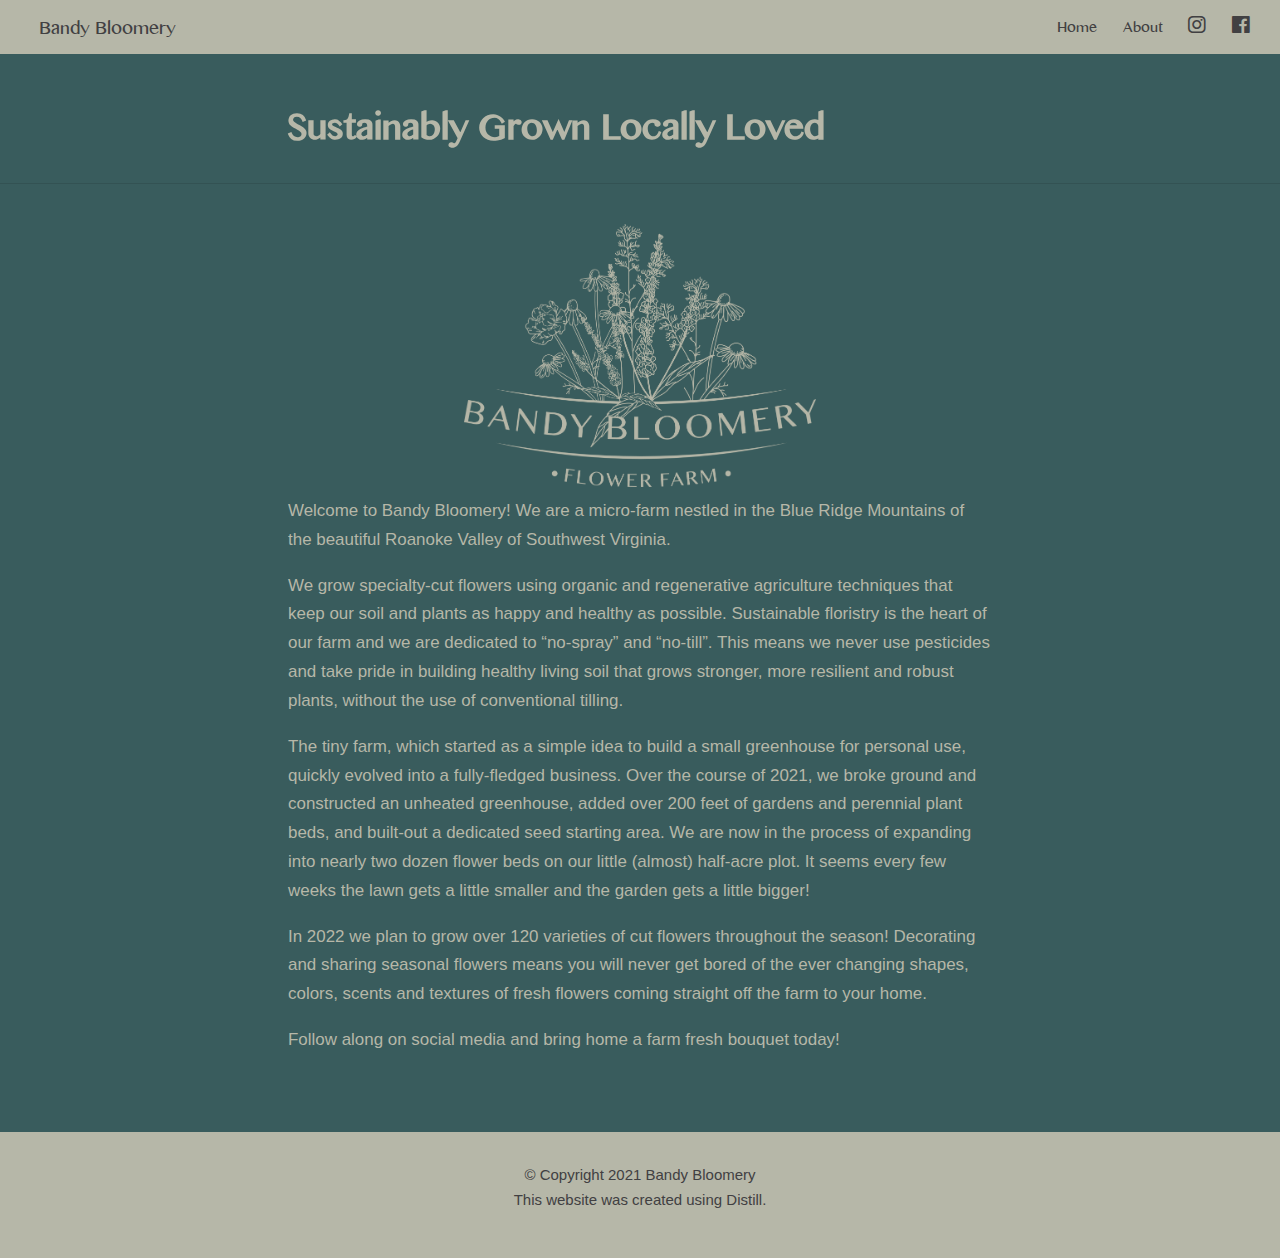
==== commit e6846985: "Add bio and welcome page text" ====
--- a/docs/index.html
+++ b/docs/index.html
@@ -86,26 +86,26 @@
 </style>
 
   <!--radix_placeholder_meta_tags-->
-  <title>Bandy Bloomery: Welcome to Bandy Bloomery</title>
+  <title>Bandy Bloomery: Sustainably Grown Locally Loved</title>
   
   
   
   
   <!--  https://developers.facebook.com/docs/sharing/webmasters#markup -->
-  <meta property="og:title" content="Bandy Bloomery: Welcome to Bandy Bloomery"/>
+  <meta property="og:title" content="Bandy Bloomery: Sustainably Grown Locally Loved"/>
   <meta property="og:type" content="article"/>
   <meta property="og:locale" content="en_US"/>
   <meta property="og:site_name" content="Bandy Bloomery"/>
   
   <!--  https://dev.twitter.com/cards/types/summary -->
   <meta property="twitter:card" content="summary"/>
-  <meta property="twitter:title" content="Bandy Bloomery: Welcome to Bandy Bloomery"/>
+  <meta property="twitter:title" content="Bandy Bloomery: Sustainably Grown Locally Loved"/>
   
   <!--/radix_placeholder_meta_tags-->
   <!--radix_placeholder_rmarkdown_metadata-->
   
   <script type="text/json" id="radix-rmarkdown-metadata">
-  {"type":"list","attributes":{"names":{"type":"character","attributes":{},"value":["title","site"]}},"value":[{"type":"character","attributes":{},"value":["Welcome to Bandy Bloomery"]},{"type":"character","attributes":{},"value":["distill::distill_website"]}]}
+  {"type":"list","attributes":{"names":{"type":"character","attributes":{},"value":["title","site"]}},"value":[{"type":"character","attributes":{},"value":["Sustainably Grown Locally Loved"]},{"type":"character","attributes":{},"value":["distill::distill_website"]}]}
   </script>
   <!--/radix_placeholder_rmarkdown_metadata-->
   <!--radix_placeholder_navigation_in_header-->
@@ -2120,7 +2120,12 @@
   /* Optional: embed custom fonts here with `@import`          */
   /* This must remain at the top of this file.                 */
   
-  
+  @font-face {
+    font-family: Sinhala_MN;
+    src: url('Sinhala MN.ttc');
+  }
+    
+  /*@import url('Sinhala MN.ttc');*/
   
   html {
     /*-- Main font sizes --*/
@@ -2130,16 +2135,22 @@
     --aside-size:      12px;
     --fig-cap-size:    13px;
     /*-- Main font colors --*/
-    --title-color:     #000000;
-    --header-color:    rgba(0, 0, 0, 0.8);
-    --body-color:      rgba(0, 0, 0, 0.8);
+    --title-color:     #B6B7A8;
+    --header-color:    #B6B7A8;
+    --body-color:      #B6B7A8;
     --aside-color:     rgba(0, 0, 0, 0.6);
     --fig-cap-color:   rgba(0, 0, 0, 0.6);
     /*-- Specify custom fonts ~~~ must be imported above   --*/
-    --heading-font:    sans-serif;
-    --mono-font:       monospace;
+    --heading-font:    Sinhala_MN, sans-serif;
+    --mono-font:       Sinhala_MN, monospace;
     --body-font:       sans-serif;
-    --navbar-font:     sans-serif;  /* websites + blogs only */
+    --navbar-font:     Sinhala_MN, sans-serif;  /* websites + blogs only */
+    
+  }
+  
+  body  {
+  /* Background for site*/
+    background-color: #395C5D;/*B6B7A8 sand */
   }
   
   /*-- ARTICLE METADATA --*/
@@ -2168,18 +2179,18 @@
   /* These properties only apply to Distill sites and blogs  */
   
   .distill-site-header {
-    --title-size:       18px;
-    --text-color:       rgba(255, 255, 255, 0.8);
+    --title-size:       25px;
+    --text-color:       #414042;
+    --text-size:        20px;
+    --hover-color:      white;
+    --bkgd-color:       #B6B7A8; /* 395C5D green*/
+  }
+  
+  .distill-site-footer {
+    --text-color:      #414042;
     --text-size:        15px;
     --hover-color:      white;
-    --bkgd-color:       #395C5D;
-  }
-  
-  .distill-site-footer {
-    --text-color:       rgba(255, 255, 255, 0.8);
-    --text-size:        15px;
-    --hover-color:      white;
-    --bkgd-color:       #395C5D;
+    --bkgd-color:       #B6B7A8;
   }
   
   /*-- Additional custom styles --*/
@@ -2359,7 +2370,7 @@
 <!--radix_placeholder_front_matter-->
 
 <script id="distill-front-matter" type="text/json">
-{"title":"Welcome to Bandy Bloomery","authors":[]}
+{"title":"Sustainably Grown Locally Loved","authors":[]}
 </script>
 
 <!--/radix_placeholder_front_matter-->
@@ -2370,6 +2381,8 @@
 <a href="index.html" class="title">Bandy Bloomery</a>
 </div>
 <div class="nav-right">
+<a href="index.html">Home</a>
+<a href="about.html">About</a>
 <a href="https://www.instagram.com/bandybloomery/">
 <i class="fab fa-instagram" aria-hidden="true"></i>
 </a>
@@ -2385,7 +2398,7 @@
 <!--/radix_placeholder_site_before_body-->
 
 <div class="d-title">
-<h1>Welcome to Bandy Bloomery</h1>
+<h1>Sustainably Grown Locally Loved</h1>
 <!--radix_placeholder_categories-->
 <!--/radix_placeholder_categories-->
 
@@ -2393,12 +2406,14 @@
 
 
 <div class="d-article">
-<p><img src="assets/BB_logo_black@3x.png" /></p>
-<p>Thank you for visiting our website! Bandy Bloomery was founded in 2021 by Hillary Moore.</p>
-<p><strong>why</strong>?</p>
-<p><img src="assets/hilly_portrait.JPG" style="width:50.0%" /></p>
-<p>Hillary Moore grew up South of Roanoke in Ferrum. She graduated from Radford University in XXXX with a BS in Biology.</p>
-<p>She’s the proud owner of Bandy Bloomery and passionate about sustainable agriculture. What started as a hobby and interest rapidly became a passion. Most days you’ll find her tending to the nearly half acre farm. When she isn’t farming Hillary enjoys cycling with her partner Stephen and their dogs Daisy and Willow.</p>
+<center>
+<img src="assets/BB_logo_sage@3x.png" style="width:50.0%" />
+</center>
+<p>Welcome to Bandy Bloomery! We are a micro-farm nestled in the Blue Ridge Mountains of the beautiful Roanoke Valley of Southwest Virginia.</p>
+<p>We grow specialty-cut flowers using organic and regenerative agriculture techniques that keep our soil and plants as happy and healthy as possible. Sustainable floristry is the heart of our farm and we are dedicated to “no-spray” and “no-till”. This means we never use pesticides and take pride in building healthy living soil that grows stronger, more resilient and robust plants, without the use of conventional tilling.</p>
+<p>The tiny farm, which started as a simple idea to build a small greenhouse for personal use, quickly evolved into a fully-fledged business. Over the course of 2021, we broke ground and constructed an unheated greenhouse, added over 200 feet of gardens and perennial plant beds, and built-out a dedicated seed starting area. We are now in the process of expanding into nearly two dozen flower beds on our little (almost) half-acre plot. It seems every few weeks the lawn gets a little smaller and the garden gets a little bigger!</p>
+<p>In 2022 we plan to grow over 120 varieties of cut flowers throughout the season! Decorating and sharing seasonal flowers means you will never get bored of the ever changing shapes, colors, scents and textures of fresh flowers coming straight off the farm to your home.</p>
+<p>Follow along on social media and bring home a farm fresh bouquet today!</p>
 <div class="sourceCode" id="cb1"><pre class="sourceCode r distill-force-highlighting-css"><code class="sourceCode r"></code></pre></div>
 <!--radix_placeholder_article_footer-->
 <!--/radix_placeholder_article_footer-->
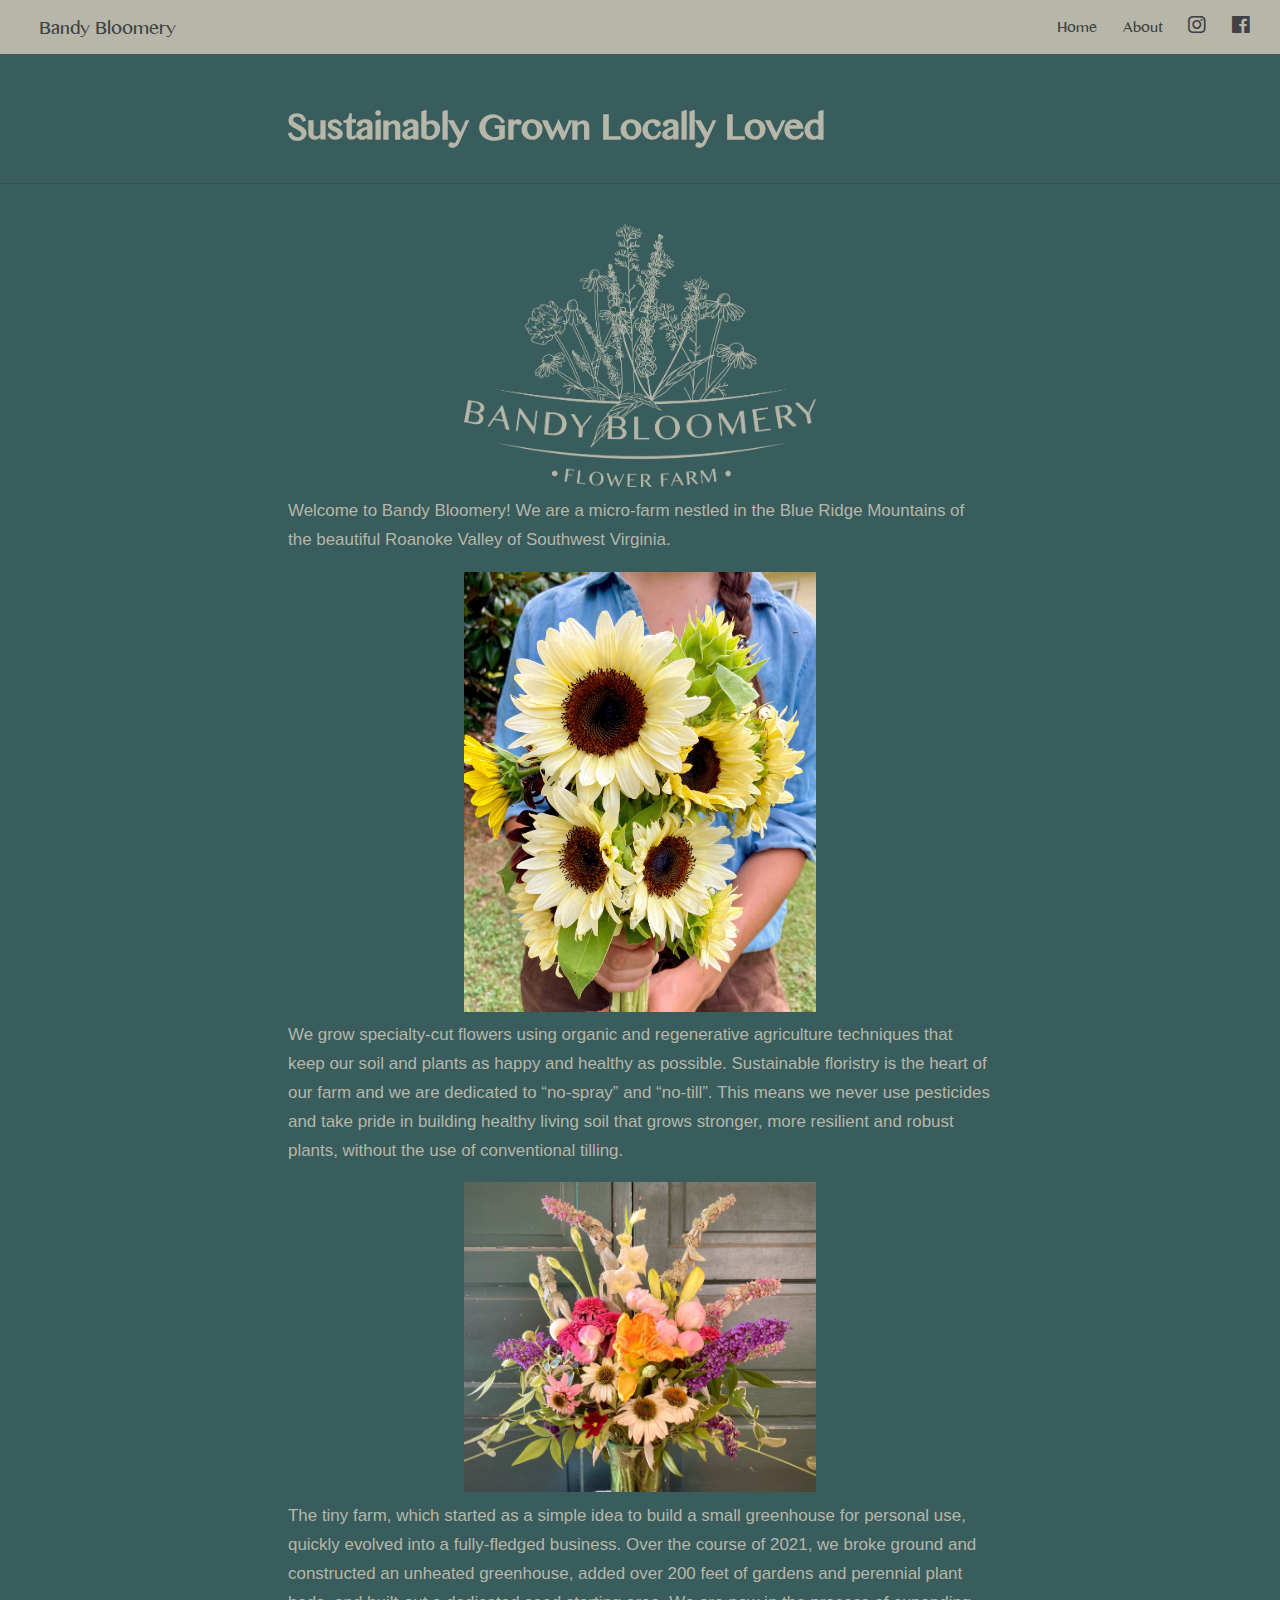
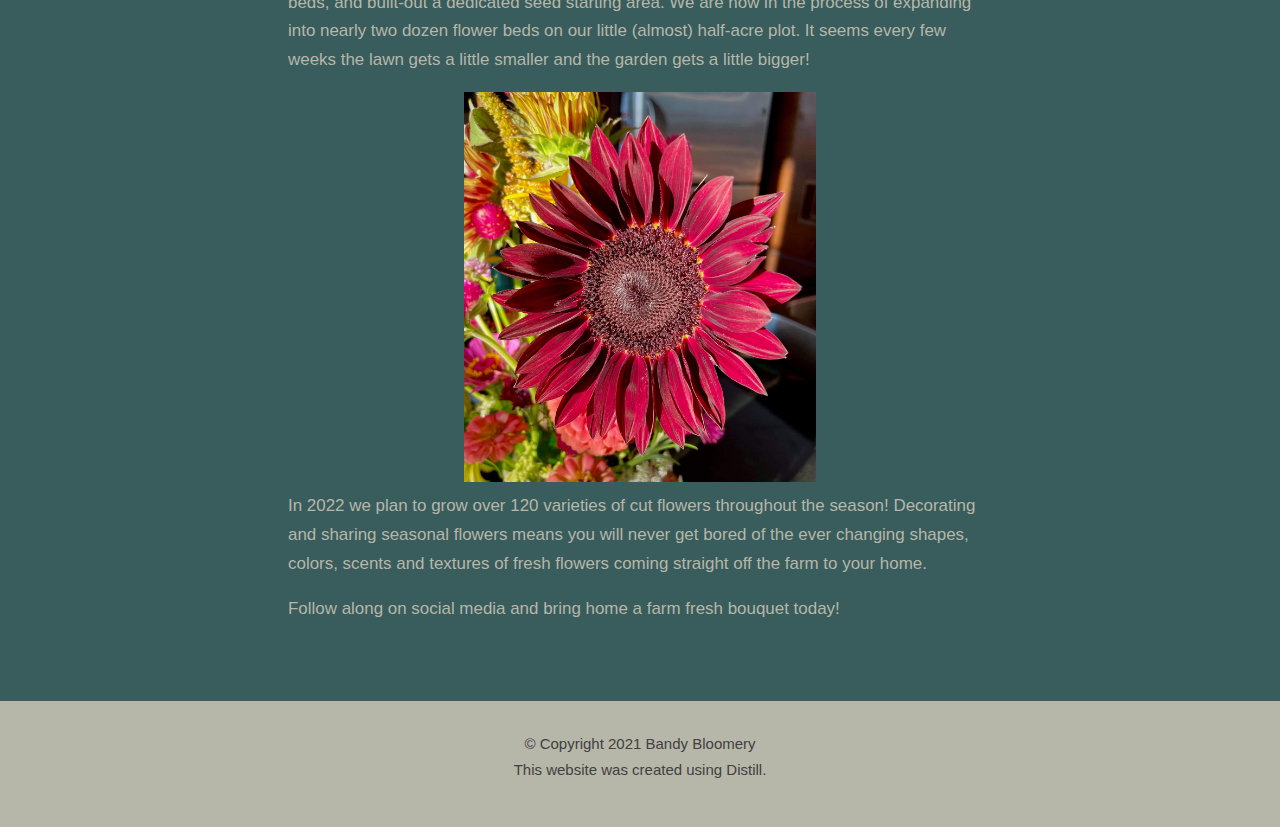
==== commit 4a380abd: "Add photos" ====
--- a/docs/index.html
+++ b/docs/index.html
@@ -2410,8 +2410,17 @@
 <img src="assets/BB_logo_sage@3x.png" style="width:50.0%" />
 </center>
 <p>Welcome to Bandy Bloomery! We are a micro-farm nestled in the Blue Ridge Mountains of the beautiful Roanoke Valley of Southwest Virginia.</p>
+<center>
+<img src="assets/BB_Sunflower_boquet.JPG" style="width:50.0%" />
+</center>
 <p>We grow specialty-cut flowers using organic and regenerative agriculture techniques that keep our soil and plants as happy and healthy as possible. Sustainable floristry is the heart of our farm and we are dedicated to “no-spray” and “no-till”. This means we never use pesticides and take pride in building healthy living soil that grows stronger, more resilient and robust plants, without the use of conventional tilling.</p>
+<center>
+<img src="assets/BB_arrange_1.JPG" style="width:50.0%" />
+</center>
 <p>The tiny farm, which started as a simple idea to build a small greenhouse for personal use, quickly evolved into a fully-fledged business. Over the course of 2021, we broke ground and constructed an unheated greenhouse, added over 200 feet of gardens and perennial plant beds, and built-out a dedicated seed starting area. We are now in the process of expanding into nearly two dozen flower beds on our little (almost) half-acre plot. It seems every few weeks the lawn gets a little smaller and the garden gets a little bigger!</p>
+<center>
+<img src="assets/BB_dark_sunnie.JPG" style="width:50.0%" />
+</center>
 <p>In 2022 we plan to grow over 120 varieties of cut flowers throughout the season! Decorating and sharing seasonal flowers means you will never get bored of the ever changing shapes, colors, scents and textures of fresh flowers coming straight off the farm to your home.</p>
 <p>Follow along on social media and bring home a farm fresh bouquet today!</p>
 <div class="sourceCode" id="cb1"><pre class="sourceCode r distill-force-highlighting-css"><code class="sourceCode r"></code></pre></div>
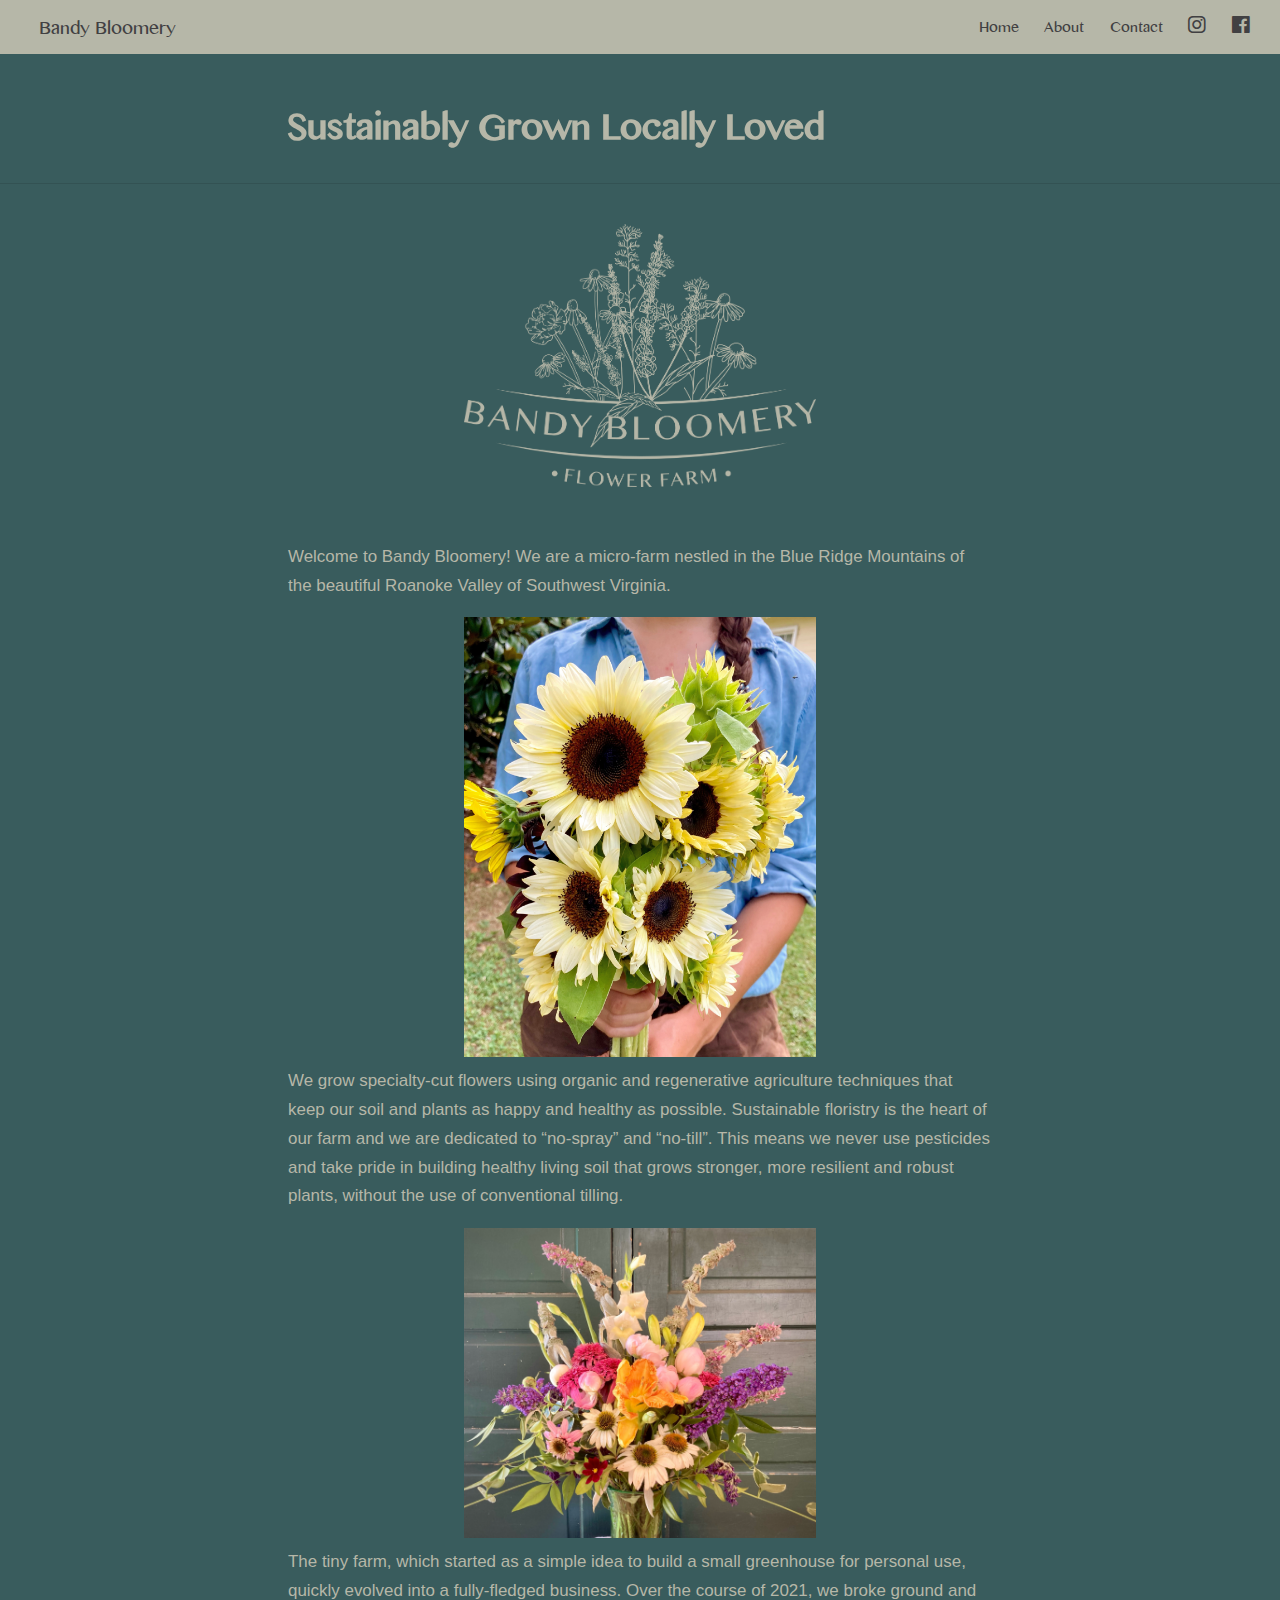
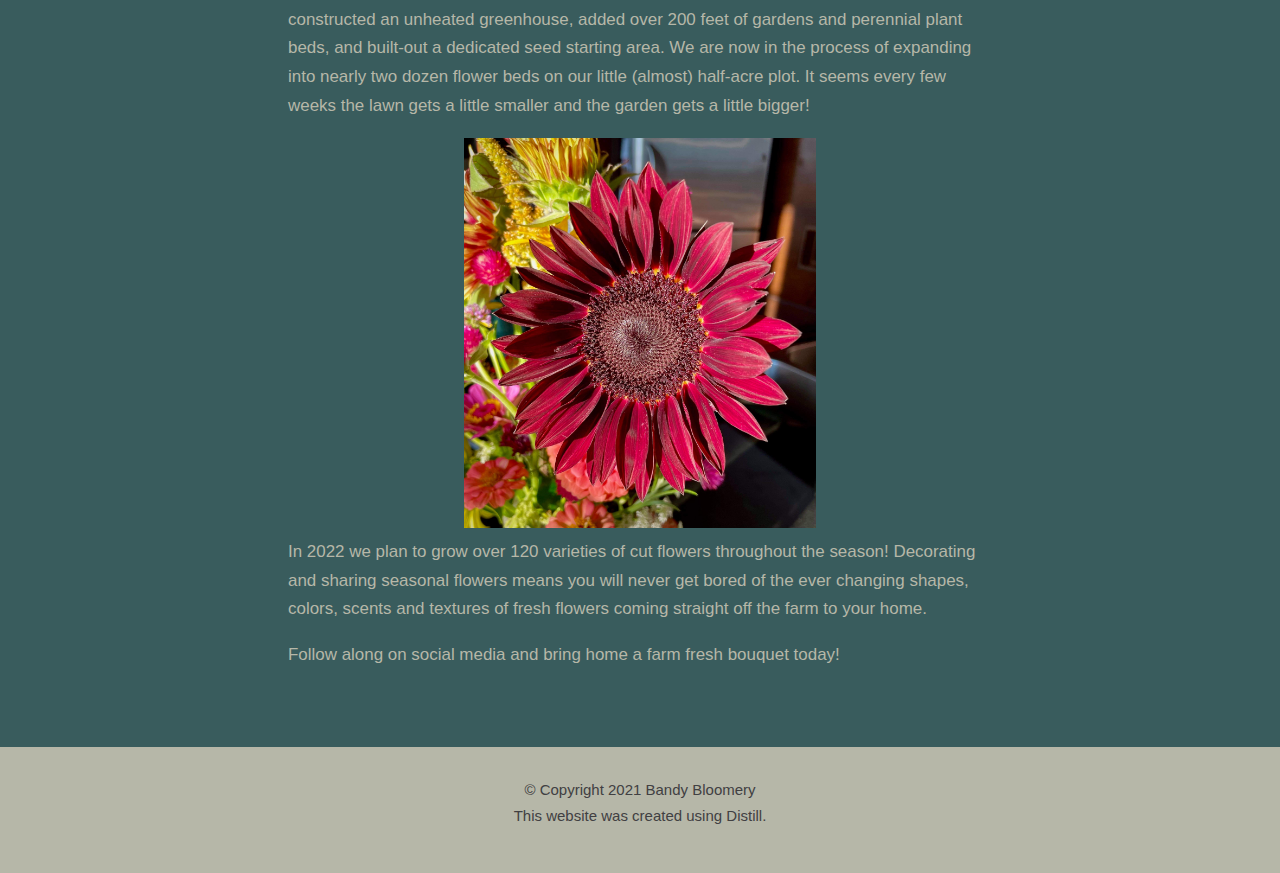
==== commit 65b3afe8: "Add space" ====
--- a/docs/index.html
+++ b/docs/index.html
@@ -2383,6 +2383,7 @@
 <div class="nav-right">
 <a href="index.html">Home</a>
 <a href="about.html">About</a>
+<a href="Contact.html">Contact</a>
 <a href="https://www.instagram.com/bandybloomery/">
 <i class="fab fa-instagram" aria-hidden="true"></i>
 </a>
@@ -2409,6 +2410,7 @@
 <center>
 <img src="assets/BB_logo_sage@3x.png" style="width:50.0%" />
 </center>
+<p><br></p>
 <p>Welcome to Bandy Bloomery! We are a micro-farm nestled in the Blue Ridge Mountains of the beautiful Roanoke Valley of Southwest Virginia.</p>
 <center>
 <img src="assets/BB_Sunflower_boquet.JPG" style="width:50.0%" />
